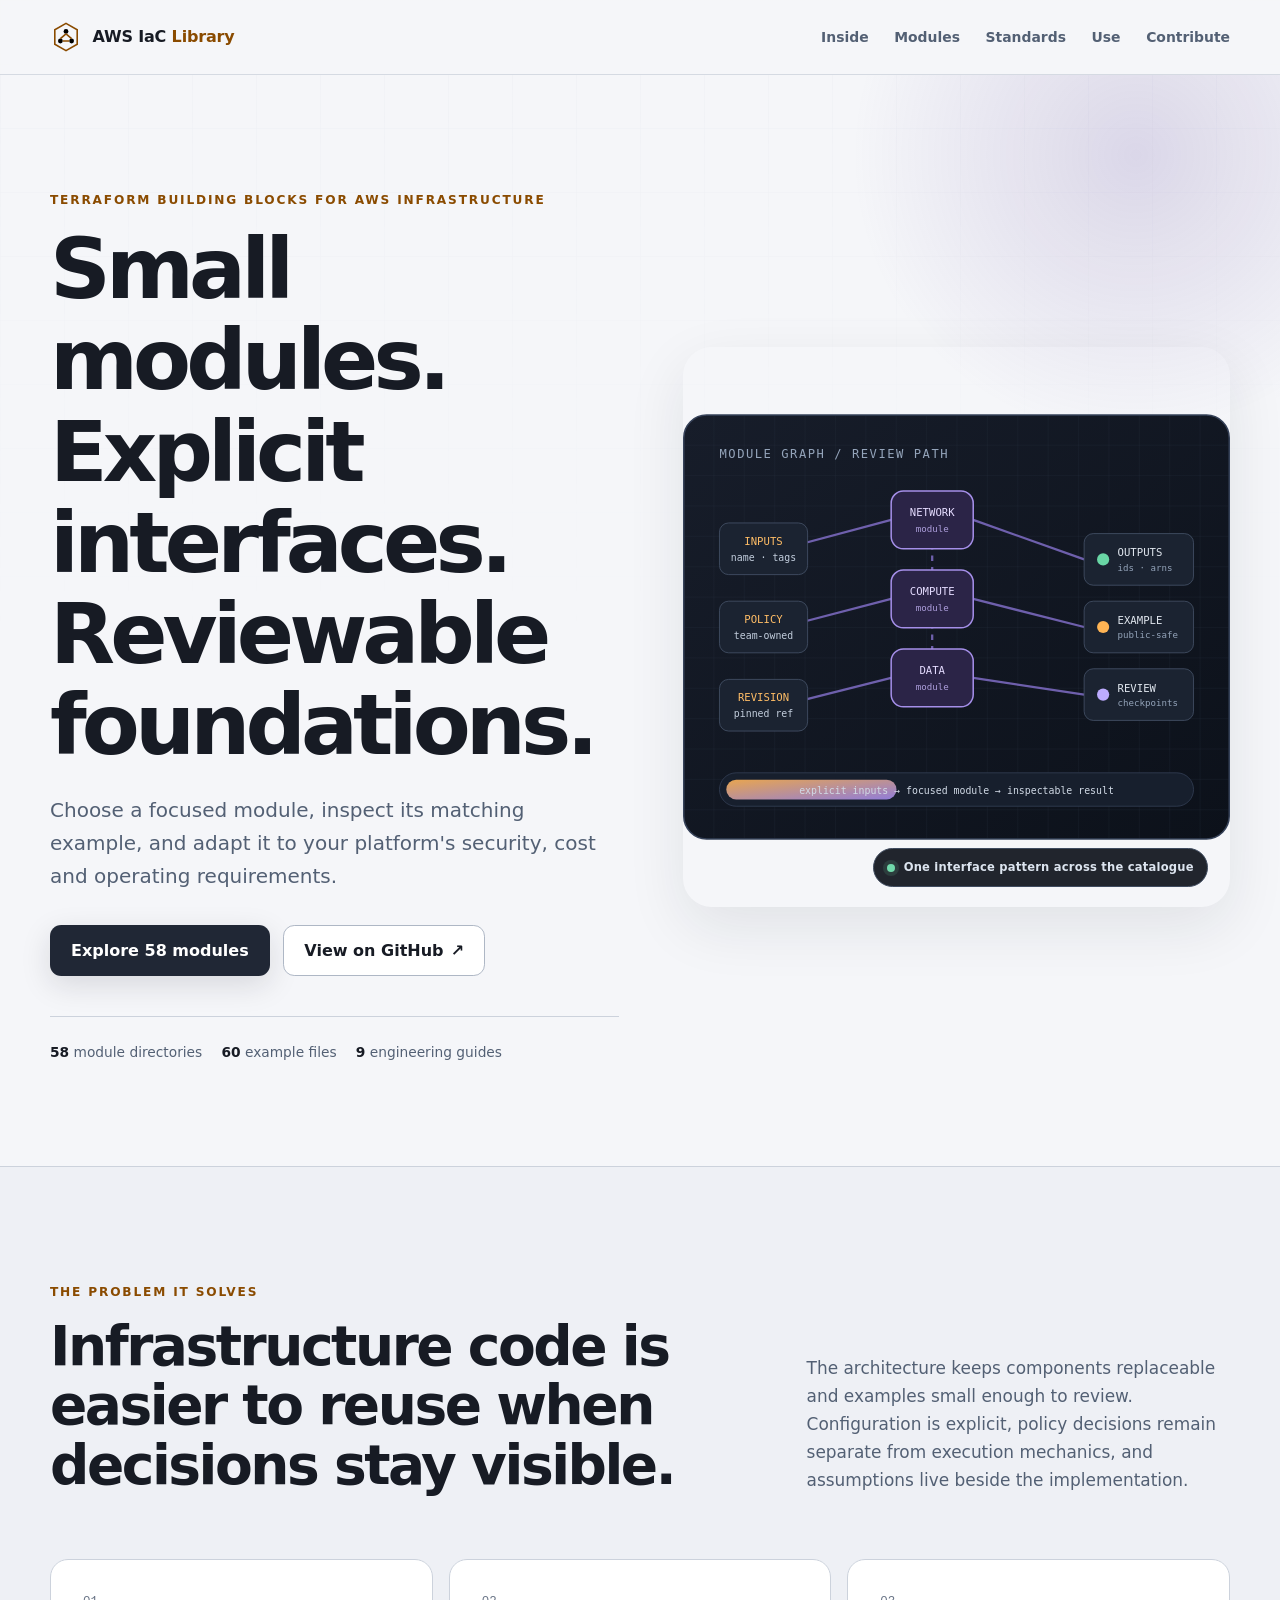
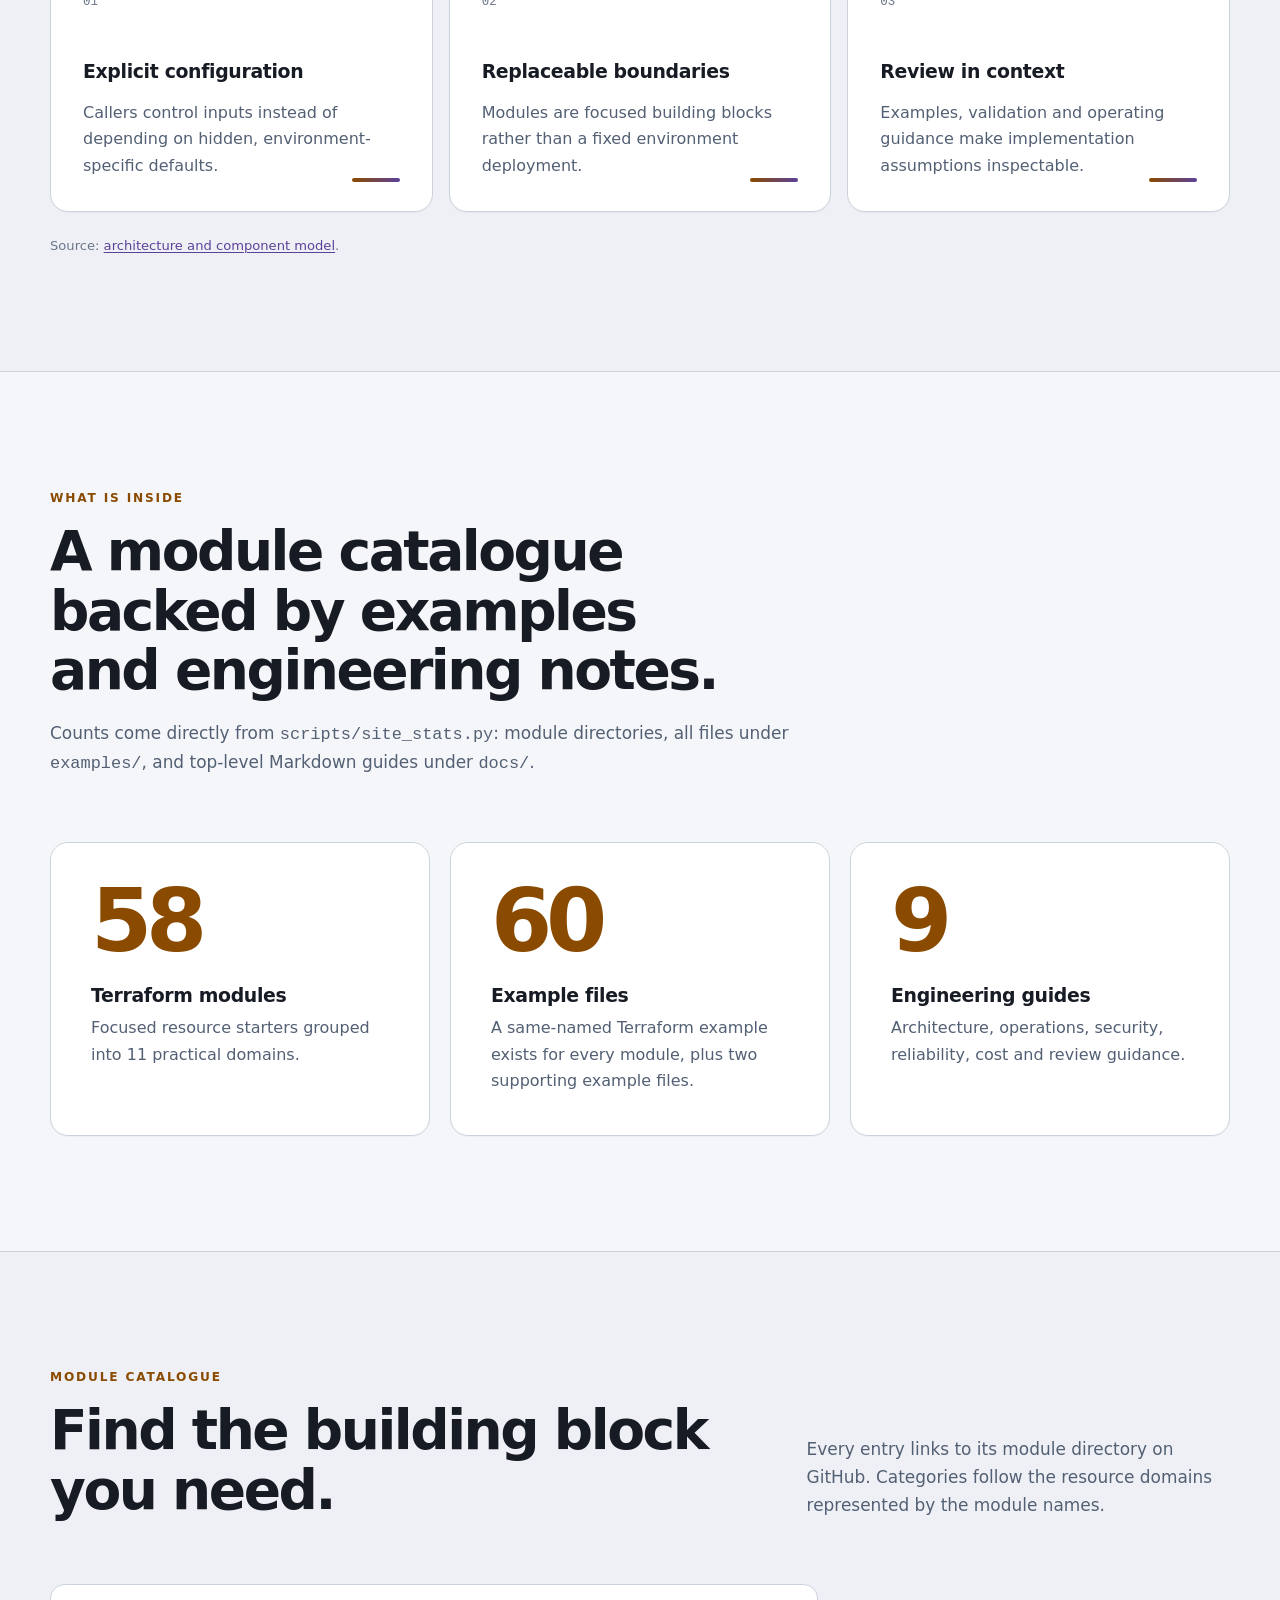
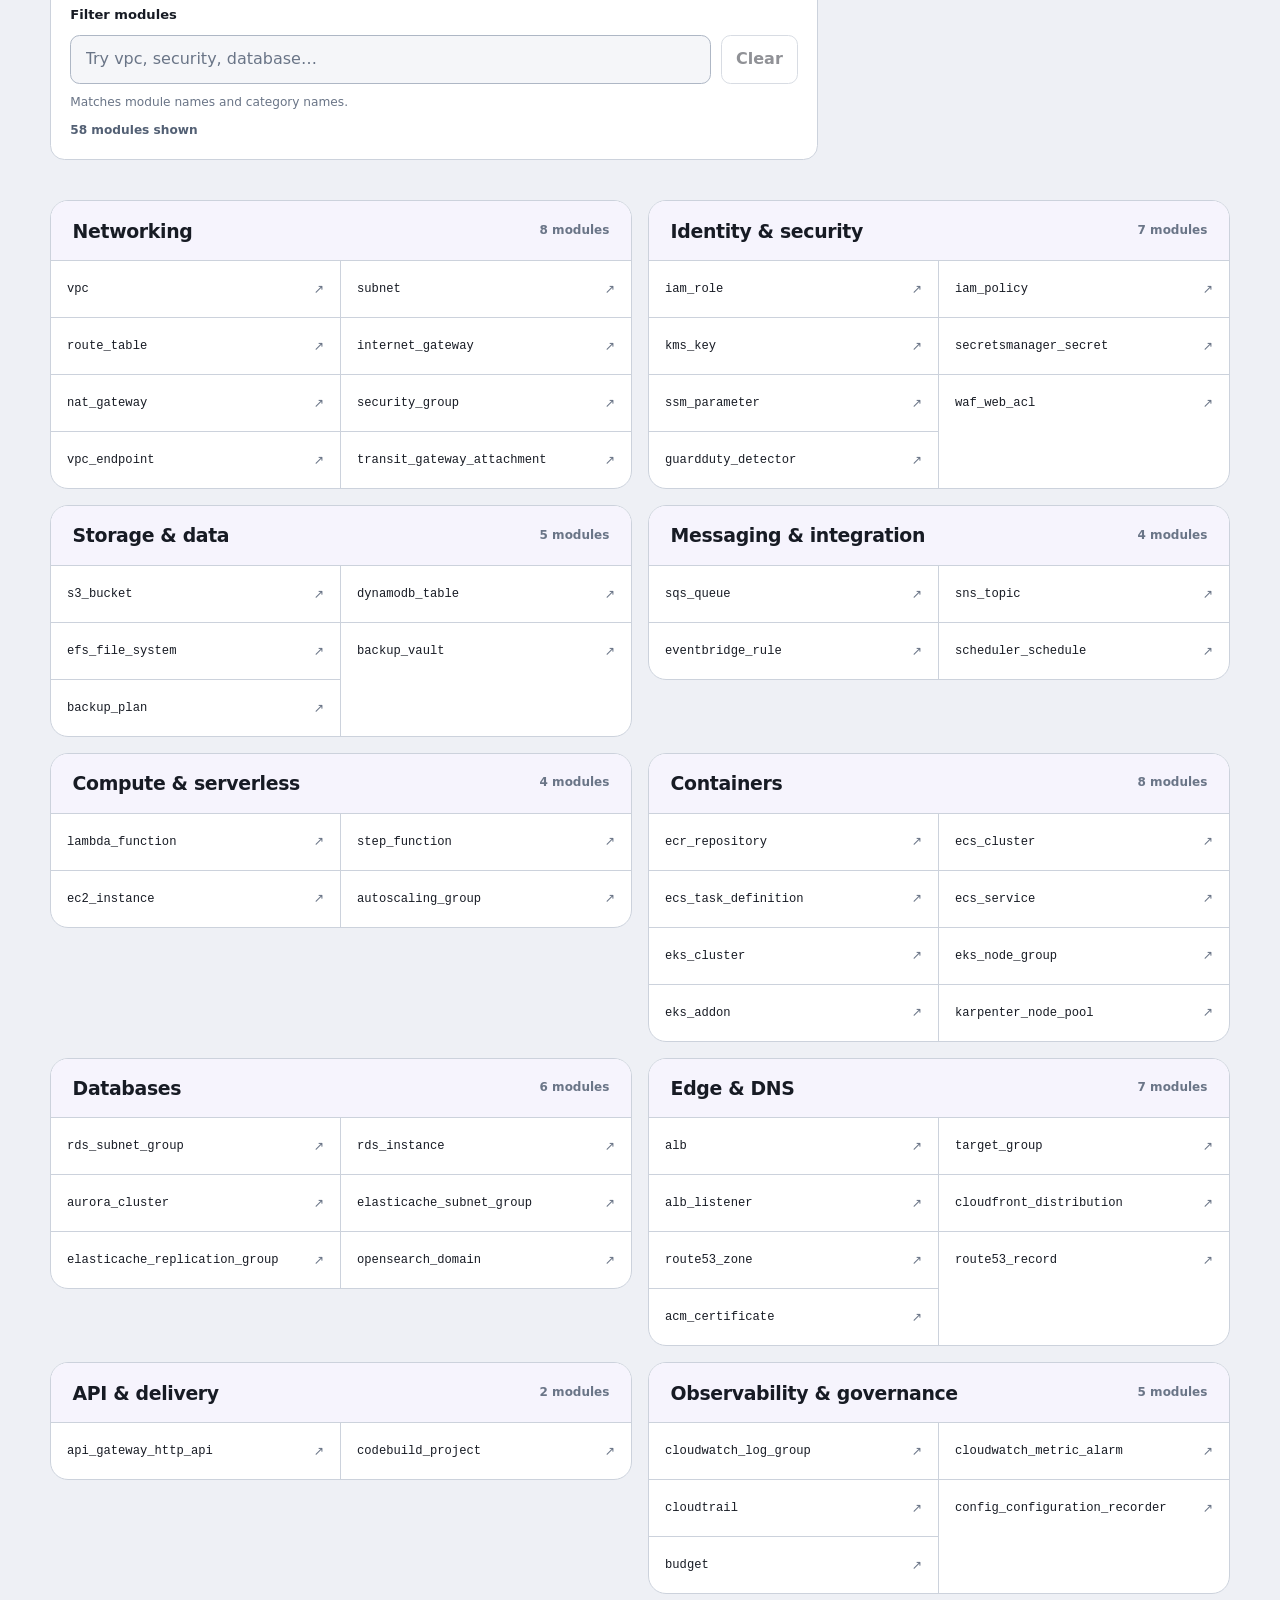
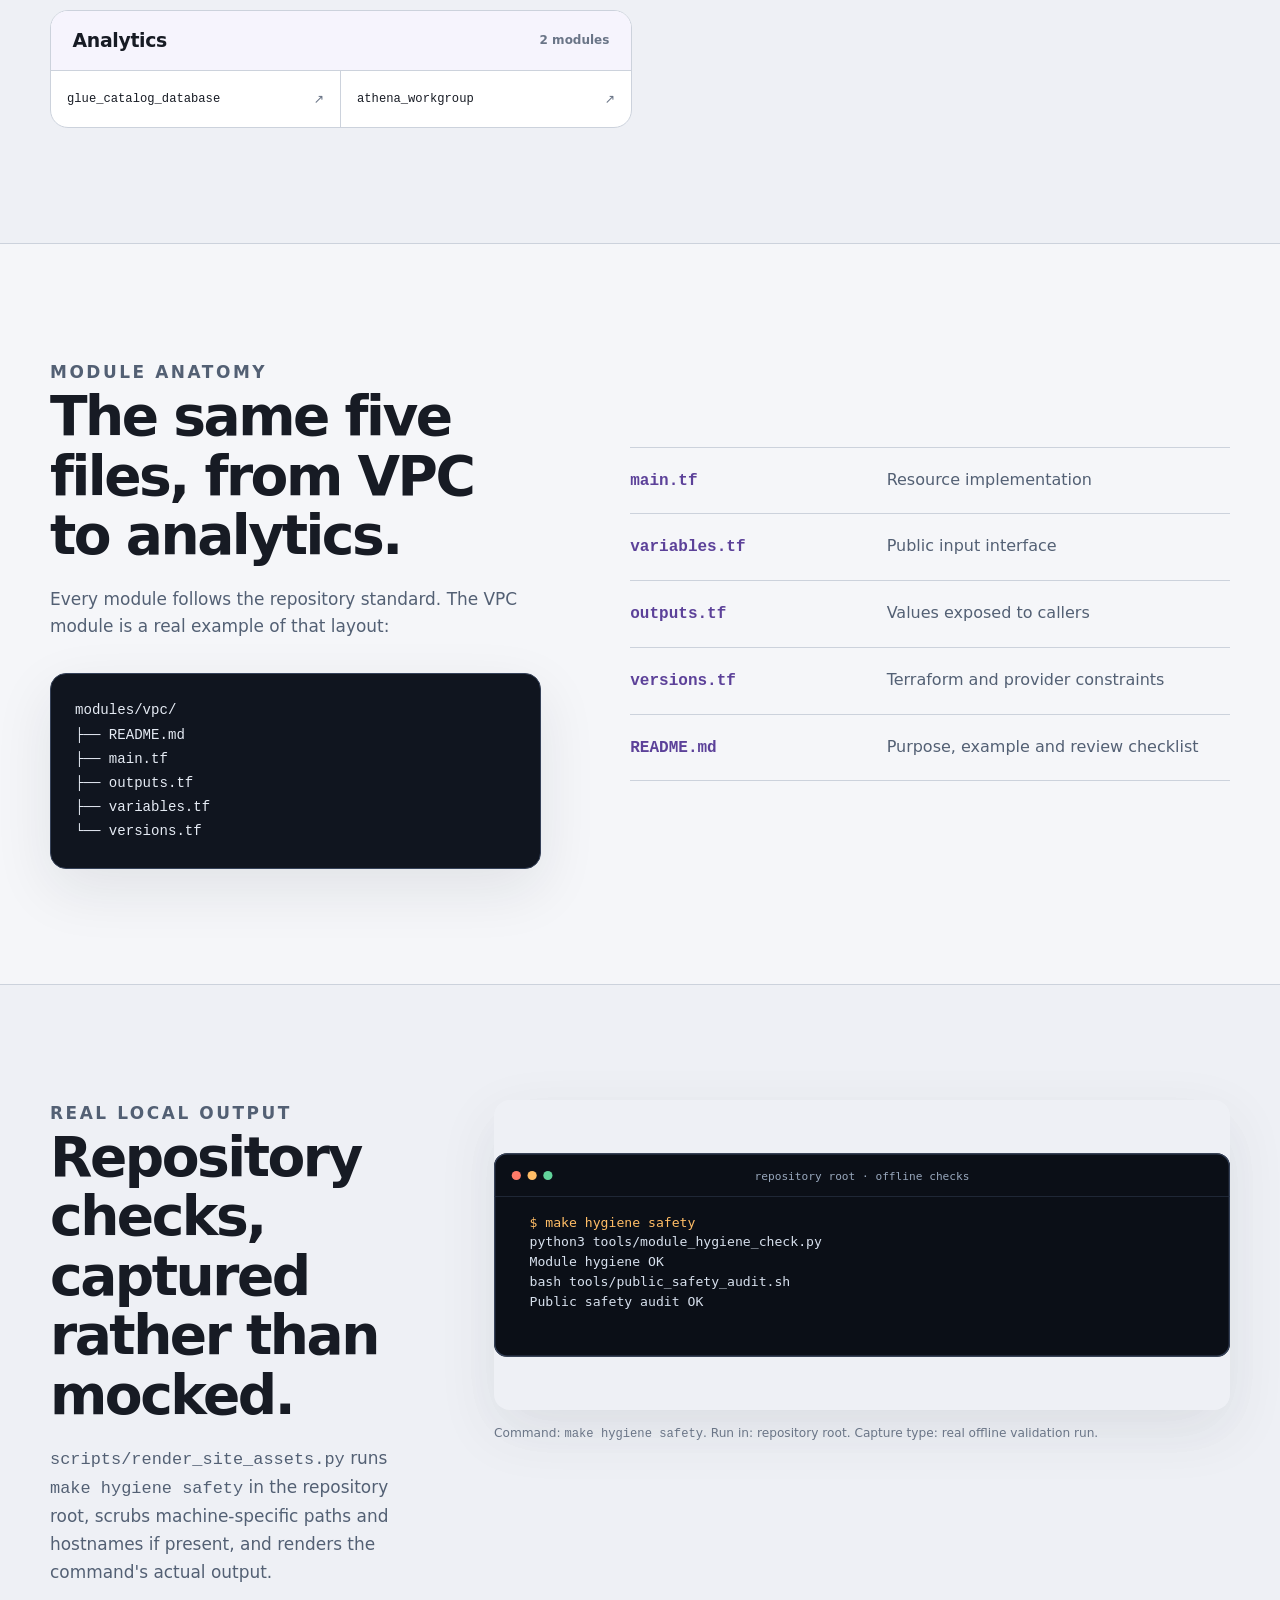
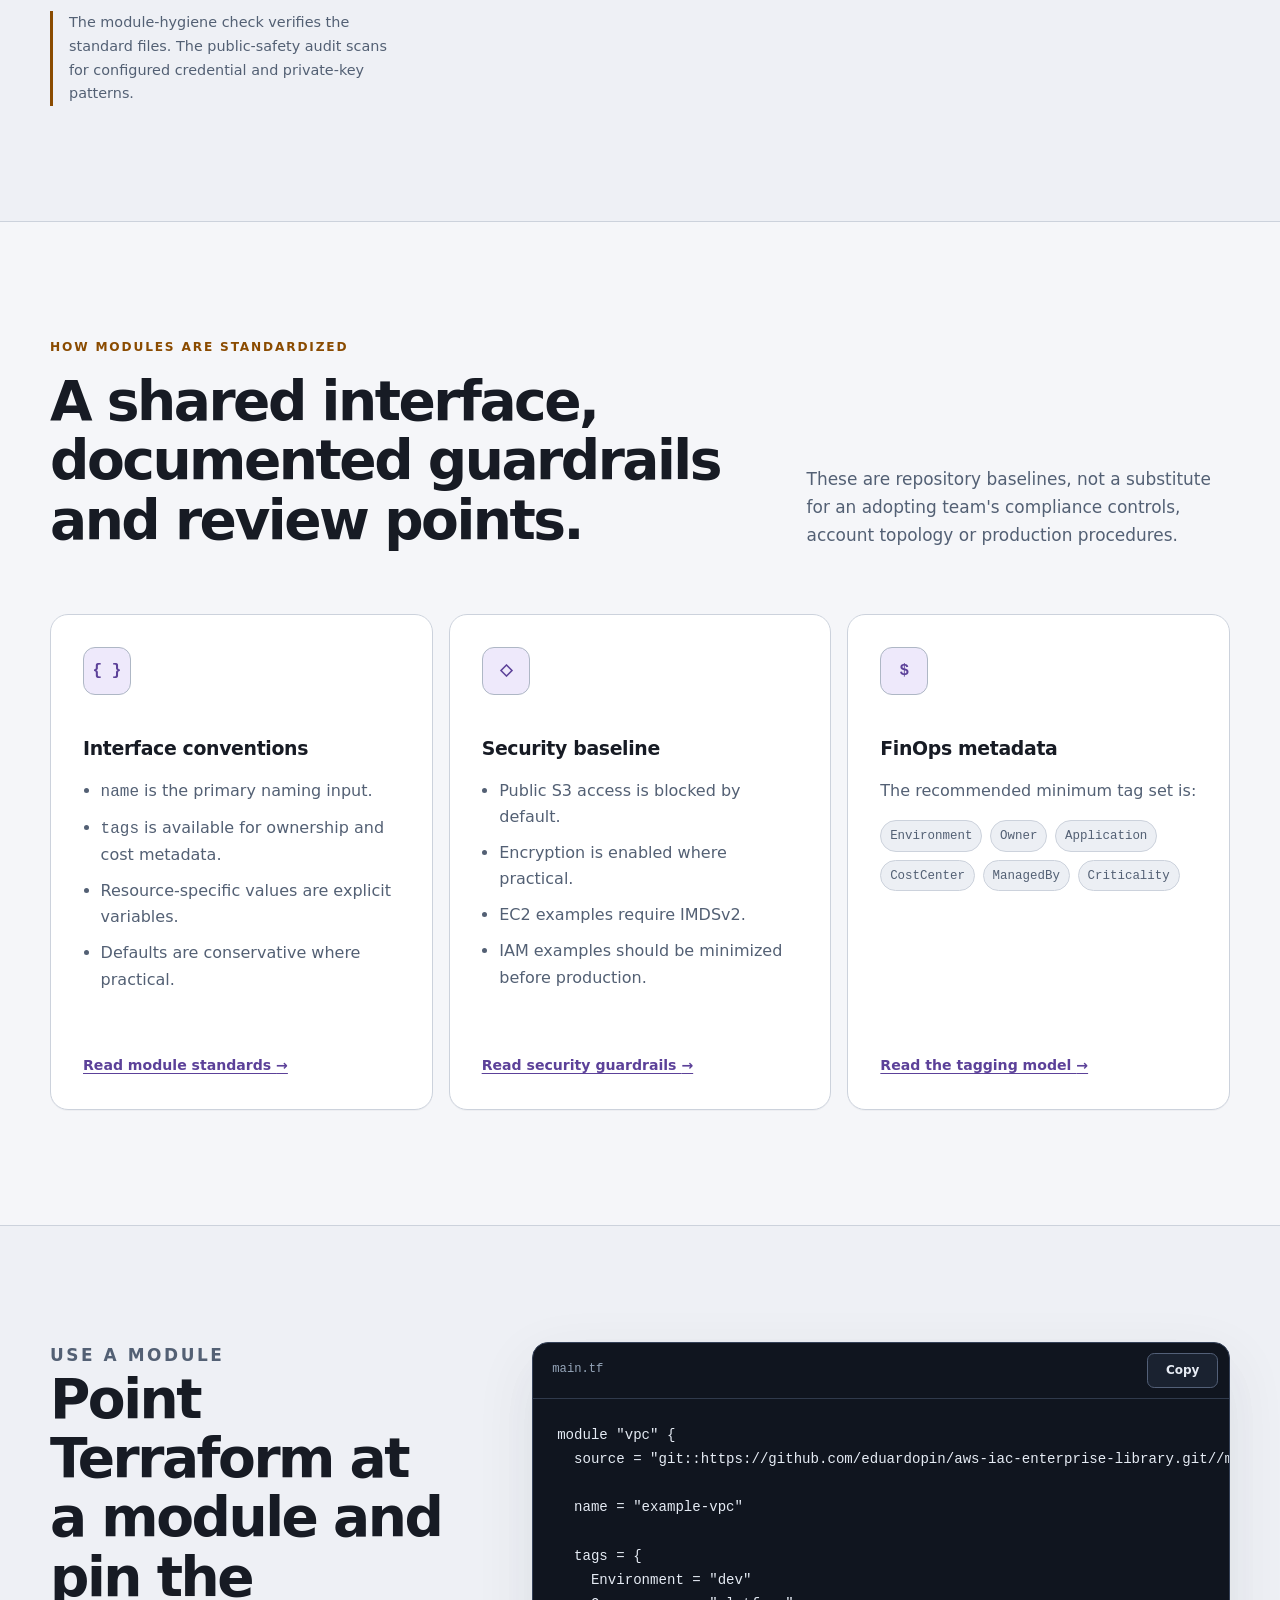
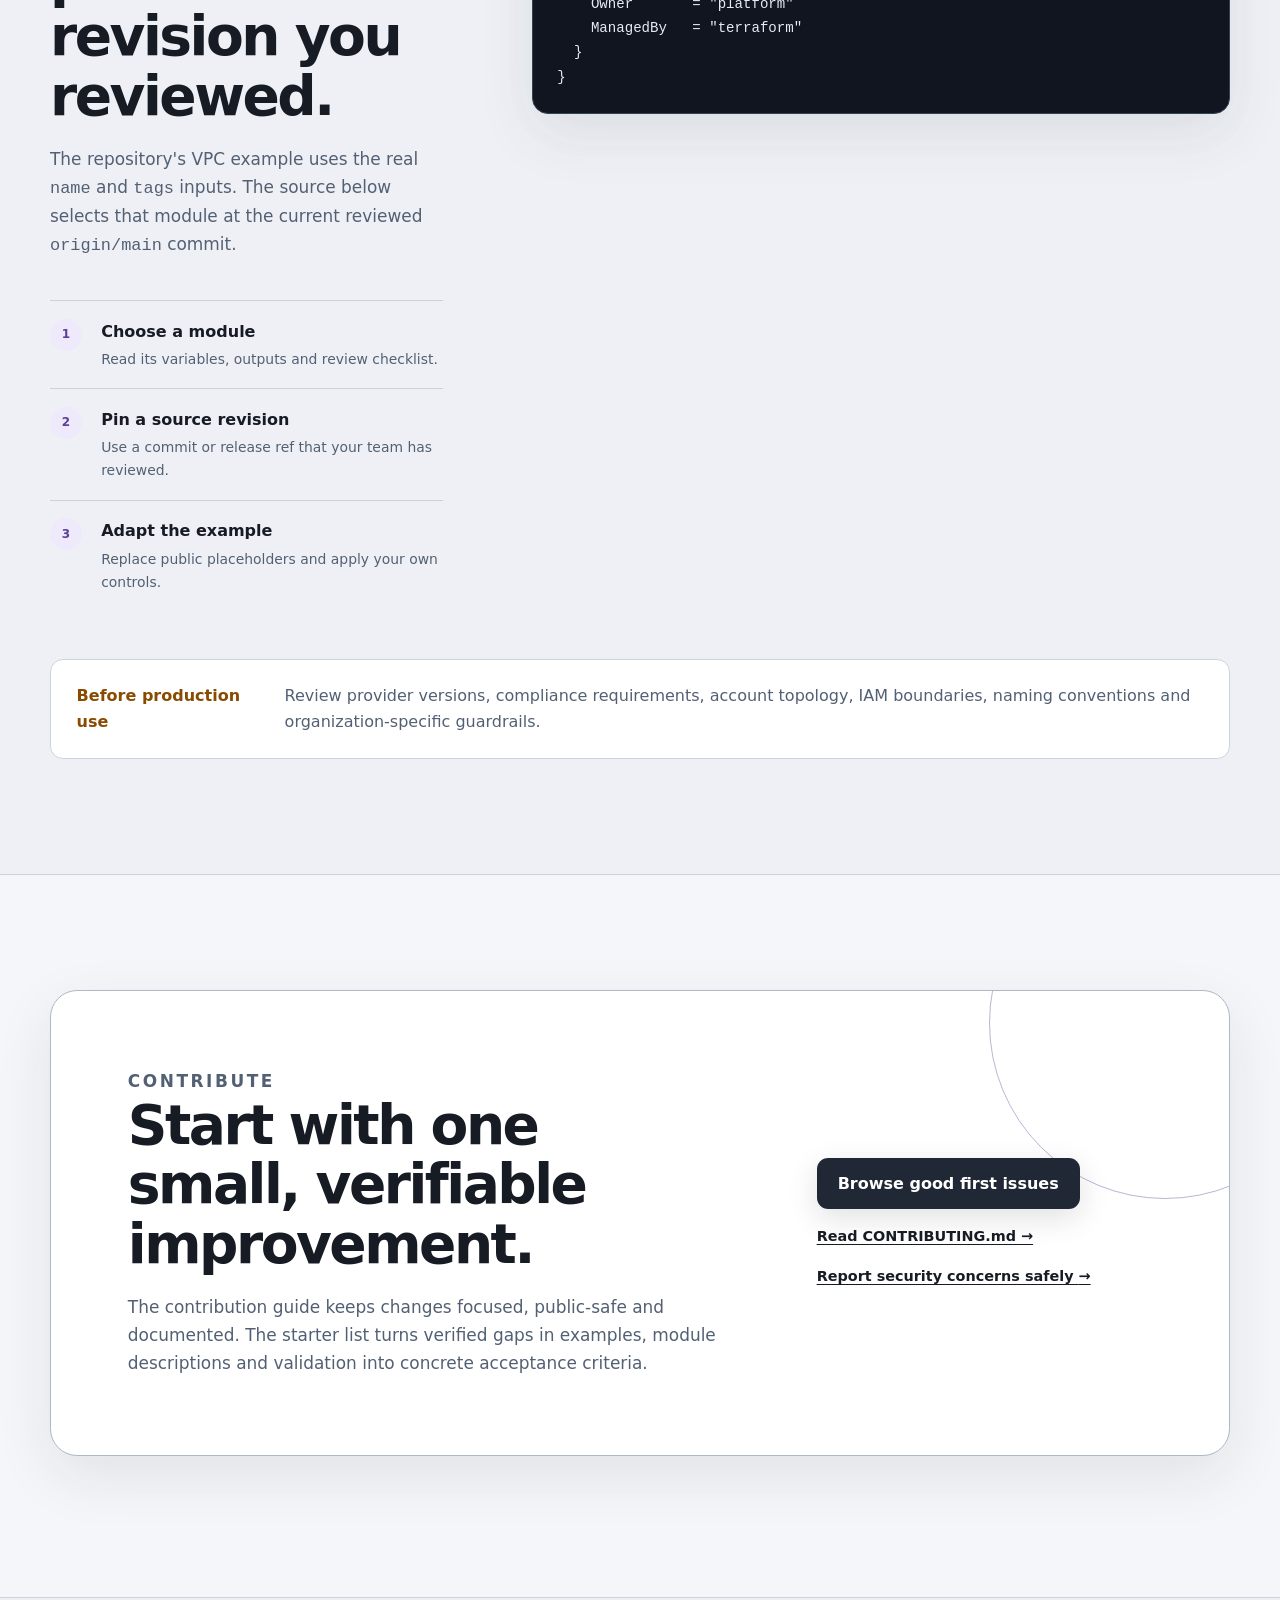
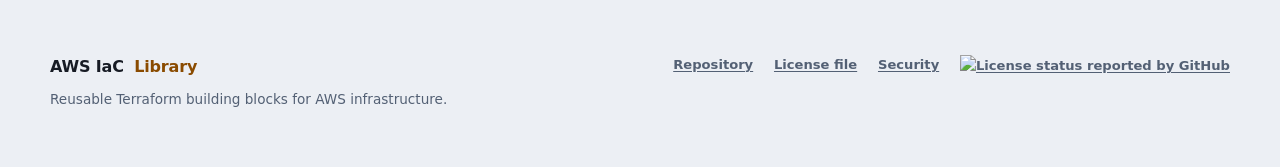
==== site/index.html @ 644a6721 "Add a zero-build landing page for the module library Co-Authored-By: Claude Sonnet 5.5 <noreply@anth" ====
<!doctype html>
<html lang="en">
  <head>
    <meta charset="utf-8">
    <meta name="viewport" content="width=device-width, initial-scale=1">
    <title>AWS IaC Enterprise Library — reusable Terraform modules</title>
    <meta name="description" content="Explore 58 reusable Terraform modules, matching examples and engineering guidance for AWS infrastructure.">
    <link rel="canonical" href="https://eduardopin.github.io/aws-iac-enterprise-library/">
    <meta property="og:type" content="website">
    <meta property="og:title" content="AWS IaC Enterprise Library">
    <meta property="og:description" content="Small Terraform modules. Explicit interfaces. Reviewable AWS infrastructure examples.">
    <meta property="og:url" content="https://eduardopin.github.io/aws-iac-enterprise-library/">
    <meta property="og:image" content="https://eduardopin.github.io/aws-iac-enterprise-library/og.png">
    <meta property="og:image:width" content="1280">
    <meta property="og:image:height" content="640">
    <meta property="og:image:alt" content="AWS IaC Enterprise Library with module, example and guide counts">
    <meta name="twitter:card" content="summary_large_image">
    <meta name="twitter:title" content="AWS IaC Enterprise Library">
    <meta name="twitter:description" content="Reusable Terraform building blocks for AWS infrastructure.">
    <meta name="twitter:image" content="https://eduardopin.github.io/aws-iac-enterprise-library/og.png">
    <link rel="icon" href="favicon.svg" type="image/svg+xml">
    <link rel="stylesheet" href="styles.css">
    <script src="script.js" defer></script>
  </head>
  <body>
    <a class="skip-link" href="#main-content">Skip to main content</a>

    <header class="site-header">
      <div class="shell header-inner">
        <a class="brand" href="#top" aria-label="AWS IaC Enterprise Library home">
          <svg class="brand-mark" viewBox="0 0 40 40" aria-hidden="true">
            <path d="M20 3 34 11v18L20 37 6 29V11Z" fill="none" stroke="currentColor" stroke-width="2"/>
            <circle cx="20" cy="13" r="3"/>
            <circle cx="13" cy="25" r="3"/>
            <circle cx="27" cy="25" r="3"/>
            <path d="m20 16-7 6m7-6 7 6M16 25h8" fill="none" stroke="currentColor" stroke-width="2"/>
          </svg>
          <span>AWS IaC <strong>Library</strong></span>
        </a>
        <nav aria-label="Primary navigation">
          <ul class="nav-list">
            <li><a href="#inside">Inside</a></li>
            <li><a href="#catalogue">Modules</a></li>
            <li><a href="#standards">Standards</a></li>
            <li><a href="#use">Use</a></li>
            <li><a href="#contribute">Contribute</a></li>
          </ul>
        </nav>
      </div>
    </header>

    <main id="main-content">
      <section class="hero" id="top" aria-labelledby="hero-title">
        <div class="shell hero-grid">
          <div class="hero-copy">
            <p class="eyebrow">Terraform building blocks for AWS infrastructure</p>
            <h1 id="hero-title">Small modules. Explicit interfaces. Reviewable foundations.</h1>
            <p class="hero-lede">Choose a focused module, inspect its matching example, and adapt it to your platform's security, cost and operating requirements.</p>
            <div class="hero-actions">
              <a class="button button-primary" href="#catalogue">Explore 58 modules</a>
              <a class="button button-secondary" href="https://github.com/eduardopin/aws-iac-enterprise-library">View on GitHub <span aria-hidden="true">↗</span></a>
            </div>
            <ul class="hero-facts" aria-label="Repository facts">
              <li><strong>58</strong> module directories</li>
              <li><strong>60</strong> example files</li>
              <li><strong>9</strong> engineering guides</li>
            </ul>
          </div>
          <div class="hero-visual">
            <img src="img/infra-topology.svg" width="720" height="560" alt="Abstract infrastructure graph connecting inputs, reusable modules and review checkpoints">
            <p class="visual-caption"><span class="status-dot" aria-hidden="true"></span> One interface pattern across the catalogue</p>
          </div>
        </div>
      </section>

      <section class="section problem" id="problem" aria-labelledby="problem-title">
        <div class="shell">
          <div class="section-heading split-heading">
            <div>
              <p class="eyebrow">The problem it solves</p>
              <h2 id="problem-title">Infrastructure code is easier to reuse when decisions stay visible.</h2>
            </div>
            <p>The architecture keeps components replaceable and examples small enough to review. Configuration is explicit, policy decisions remain separate from execution mechanics, and assumptions live beside the implementation.</p>
          </div>
          <div class="principle-grid">
            <article class="principle-card">
              <span class="card-index">01</span>
              <h3>Explicit configuration</h3>
              <p>Callers control inputs instead of depending on hidden, environment-specific defaults.</p>
            </article>
            <article class="principle-card">
              <span class="card-index">02</span>
              <h3>Replaceable boundaries</h3>
              <p>Modules are focused building blocks rather than a fixed environment deployment.</p>
            </article>
            <article class="principle-card">
              <span class="card-index">03</span>
              <h3>Review in context</h3>
              <p>Examples, validation and operating guidance make implementation assumptions inspectable.</p>
            </article>
          </div>
          <p class="source-note">Source: <a href="https://github.com/eduardopin/aws-iac-enterprise-library/blob/main/docs/architecture.md">architecture and component model</a>.</p>
        </div>
      </section>

      <section class="section inside" id="inside" aria-labelledby="inside-title">
        <div class="shell">
          <div class="section-heading">
            <p class="eyebrow">What is inside</p>
            <h2 id="inside-title">A module catalogue backed by examples and engineering notes.</h2>
            <p>Counts come directly from <code>scripts/site_stats.py</code>: module directories, all files under <code>examples/</code>, and top-level Markdown guides under <code>docs/</code>.</p>
          </div>
          <div class="stats-grid">
            <article class="stat-card">
              <strong>58</strong>
              <h3>Terraform modules</h3>
              <p>Focused resource starters grouped into 11 practical domains.</p>
            </article>
            <article class="stat-card">
              <strong>60</strong>
              <h3>Example files</h3>
              <p>A same-named Terraform example exists for every module, plus two supporting example files.</p>
            </article>
            <article class="stat-card">
              <strong>9</strong>
              <h3>Engineering guides</h3>
              <p>Architecture, operations, security, reliability, cost and review guidance.</p>
            </article>
          </div>
        </div>
      </section>

      <section class="section catalogue" id="catalogue" aria-labelledby="catalogue-title">
        <div class="shell">
          <div class="section-heading split-heading catalogue-heading">
            <div>
              <p class="eyebrow">Module catalogue</p>
              <h2 id="catalogue-title">Find the building block you need.</h2>
            </div>
            <p>Every entry links to its module directory on GitHub. Categories follow the resource domains represented by the module names.</p>
          </div>

          <div class="filter-panel" data-filter-panel hidden>
            <label for="module-filter">Filter modules</label>
            <div class="filter-row">
              <input id="module-filter" type="search" inputmode="search" autocomplete="off" placeholder="Try vpc, security, database…" aria-describedby="filter-help filter-status">
              <button class="filter-clear" type="button" data-filter-clear>Clear</button>
            </div>
            <p id="filter-help" class="filter-help">Matches module names and category names.</p>
            <p id="filter-status" class="filter-status" role="status" aria-live="polite">58 modules shown</p>
          </div>

          <div class="module-groups">
            <section class="module-group" data-module-group data-category="networking" aria-labelledby="category-networking">
              <div class="module-group-heading"><h3 id="category-networking">Networking</h3><span>8 modules</span></div>
              <ul class="module-list">
                <li data-module-item><a href="https://github.com/eduardopin/aws-iac-enterprise-library/tree/main/modules/vpc"><code>vpc</code><span aria-hidden="true">↗</span></a></li>
                <li data-module-item><a href="https://github.com/eduardopin/aws-iac-enterprise-library/tree/main/modules/subnet"><code>subnet</code><span aria-hidden="true">↗</span></a></li>
                <li data-module-item><a href="https://github.com/eduardopin/aws-iac-enterprise-library/tree/main/modules/route_table"><code>route_table</code><span aria-hidden="true">↗</span></a></li>
                <li data-module-item><a href="https://github.com/eduardopin/aws-iac-enterprise-library/tree/main/modules/internet_gateway"><code>internet_gateway</code><span aria-hidden="true">↗</span></a></li>
                <li data-module-item><a href="https://github.com/eduardopin/aws-iac-enterprise-library/tree/main/modules/nat_gateway"><code>nat_gateway</code><span aria-hidden="true">↗</span></a></li>
                <li data-module-item><a href="https://github.com/eduardopin/aws-iac-enterprise-library/tree/main/modules/security_group"><code>security_group</code><span aria-hidden="true">↗</span></a></li>
                <li data-module-item><a href="https://github.com/eduardopin/aws-iac-enterprise-library/tree/main/modules/vpc_endpoint"><code>vpc_endpoint</code><span aria-hidden="true">↗</span></a></li>
                <li data-module-item><a href="https://github.com/eduardopin/aws-iac-enterprise-library/tree/main/modules/transit_gateway_attachment"><code>transit_gateway_attachment</code><span aria-hidden="true">↗</span></a></li>
              </ul>
            </section>

            <section class="module-group" data-module-group data-category="identity security" aria-labelledby="category-security">
              <div class="module-group-heading"><h3 id="category-security">Identity &amp; security</h3><span>7 modules</span></div>
              <ul class="module-list">
                <li data-module-item><a href="https://github.com/eduardopin/aws-iac-enterprise-library/tree/main/modules/iam_role"><code>iam_role</code><span aria-hidden="true">↗</span></a></li>
                <li data-module-item><a href="https://github.com/eduardopin/aws-iac-enterprise-library/tree/main/modules/iam_policy"><code>iam_policy</code><span aria-hidden="true">↗</span></a></li>
                <li data-module-item><a href="https://github.com/eduardopin/aws-iac-enterprise-library/tree/main/modules/kms_key"><code>kms_key</code><span aria-hidden="true">↗</span></a></li>
                <li data-module-item><a href="https://github.com/eduardopin/aws-iac-enterprise-library/tree/main/modules/secretsmanager_secret"><code>secretsmanager_secret</code><span aria-hidden="true">↗</span></a></li>
                <li data-module-item><a href="https://github.com/eduardopin/aws-iac-enterprise-library/tree/main/modules/ssm_parameter"><code>ssm_parameter</code><span aria-hidden="true">↗</span></a></li>
                <li data-module-item><a href="https://github.com/eduardopin/aws-iac-enterprise-library/tree/main/modules/waf_web_acl"><code>waf_web_acl</code><span aria-hidden="true">↗</span></a></li>
                <li data-module-item><a href="https://github.com/eduardopin/aws-iac-enterprise-library/tree/main/modules/guardduty_detector"><code>guardduty_detector</code><span aria-hidden="true">↗</span></a></li>
              </ul>
            </section>

            <section class="module-group" data-module-group data-category="storage data backup" aria-labelledby="category-storage">
              <div class="module-group-heading"><h3 id="category-storage">Storage &amp; data</h3><span>5 modules</span></div>
              <ul class="module-list">
                <li data-module-item><a href="https://github.com/eduardopin/aws-iac-enterprise-library/tree/main/modules/s3_bucket"><code>s3_bucket</code><span aria-hidden="true">↗</span></a></li>
                <li data-module-item><a href="https://github.com/eduardopin/aws-iac-enterprise-library/tree/main/modules/dynamodb_table"><code>dynamodb_table</code><span aria-hidden="true">↗</span></a></li>
                <li data-module-item><a href="https://github.com/eduardopin/aws-iac-enterprise-library/tree/main/modules/efs_file_system"><code>efs_file_system</code><span aria-hidden="true">↗</span></a></li>
                <li data-module-item><a href="https://github.com/eduardopin/aws-iac-enterprise-library/tree/main/modules/backup_vault"><code>backup_vault</code><span aria-hidden="true">↗</span></a></li>
                <li data-module-item><a href="https://github.com/eduardopin/aws-iac-enterprise-library/tree/main/modules/backup_plan"><code>backup_plan</code><span aria-hidden="true">↗</span></a></li>
              </ul>
            </section>

            <section class="module-group" data-module-group data-category="messaging integration events" aria-labelledby="category-messaging">
              <div class="module-group-heading"><h3 id="category-messaging">Messaging &amp; integration</h3><span>4 modules</span></div>
              <ul class="module-list">
                <li data-module-item><a href="https://github.com/eduardopin/aws-iac-enterprise-library/tree/main/modules/sqs_queue"><code>sqs_queue</code><span aria-hidden="true">↗</span></a></li>
                <li data-module-item><a href="https://github.com/eduardopin/aws-iac-enterprise-library/tree/main/modules/sns_topic"><code>sns_topic</code><span aria-hidden="true">↗</span></a></li>
                <li data-module-item><a href="https://github.com/eduardopin/aws-iac-enterprise-library/tree/main/modules/eventbridge_rule"><code>eventbridge_rule</code><span aria-hidden="true">↗</span></a></li>
                <li data-module-item><a href="https://github.com/eduardopin/aws-iac-enterprise-library/tree/main/modules/scheduler_schedule"><code>scheduler_schedule</code><span aria-hidden="true">↗</span></a></li>
              </ul>
            </section>

            <section class="module-group" data-module-group data-category="compute serverless" aria-labelledby="category-compute">
              <div class="module-group-heading"><h3 id="category-compute">Compute &amp; serverless</h3><span>4 modules</span></div>
              <ul class="module-list">
                <li data-module-item><a href="https://github.com/eduardopin/aws-iac-enterprise-library/tree/main/modules/lambda_function"><code>lambda_function</code><span aria-hidden="true">↗</span></a></li>
                <li data-module-item><a href="https://github.com/eduardopin/aws-iac-enterprise-library/tree/main/modules/step_function"><code>step_function</code><span aria-hidden="true">↗</span></a></li>
                <li data-module-item><a href="https://github.com/eduardopin/aws-iac-enterprise-library/tree/main/modules/ec2_instance"><code>ec2_instance</code><span aria-hidden="true">↗</span></a></li>
                <li data-module-item><a href="https://github.com/eduardopin/aws-iac-enterprise-library/tree/main/modules/autoscaling_group"><code>autoscaling_group</code><span aria-hidden="true">↗</span></a></li>
              </ul>
            </section>

            <section class="module-group" data-module-group data-category="containers ecs eks" aria-labelledby="category-containers">
              <div class="module-group-heading"><h3 id="category-containers">Containers</h3><span>8 modules</span></div>
              <ul class="module-list">
                <li data-module-item><a href="https://github.com/eduardopin/aws-iac-enterprise-library/tree/main/modules/ecr_repository"><code>ecr_repository</code><span aria-hidden="true">↗</span></a></li>
                <li data-module-item><a href="https://github.com/eduardopin/aws-iac-enterprise-library/tree/main/modules/ecs_cluster"><code>ecs_cluster</code><span aria-hidden="true">↗</span></a></li>
                <li data-module-item><a href="https://github.com/eduardopin/aws-iac-enterprise-library/tree/main/modules/ecs_task_definition"><code>ecs_task_definition</code><span aria-hidden="true">↗</span></a></li>
                <li data-module-item><a href="https://github.com/eduardopin/aws-iac-enterprise-library/tree/main/modules/ecs_service"><code>ecs_service</code><span aria-hidden="true">↗</span></a></li>
                <li data-module-item><a href="https://github.com/eduardopin/aws-iac-enterprise-library/tree/main/modules/eks_cluster"><code>eks_cluster</code><span aria-hidden="true">↗</span></a></li>
                <li data-module-item><a href="https://github.com/eduardopin/aws-iac-enterprise-library/tree/main/modules/eks_node_group"><code>eks_node_group</code><span aria-hidden="true">↗</span></a></li>
                <li data-module-item><a href="https://github.com/eduardopin/aws-iac-enterprise-library/tree/main/modules/eks_addon"><code>eks_addon</code><span aria-hidden="true">↗</span></a></li>
                <li data-module-item><a href="https://github.com/eduardopin/aws-iac-enterprise-library/tree/main/modules/karpenter_node_pool"><code>karpenter_node_pool</code><span aria-hidden="true">↗</span></a></li>
              </ul>
            </section>

            <section class="module-group" data-module-group data-category="database cache search" aria-labelledby="category-database">
              <div class="module-group-heading"><h3 id="category-database">Databases</h3><span>6 modules</span></div>
              <ul class="module-list">
                <li data-module-item><a href="https://github.com/eduardopin/aws-iac-enterprise-library/tree/main/modules/rds_subnet_group"><code>rds_subnet_group</code><span aria-hidden="true">↗</span></a></li>
                <li data-module-item><a href="https://github.com/eduardopin/aws-iac-enterprise-library/tree/main/modules/rds_instance"><code>rds_instance</code><span aria-hidden="true">↗</span></a></li>
                <li data-module-item><a href="https://github.com/eduardopin/aws-iac-enterprise-library/tree/main/modules/aurora_cluster"><code>aurora_cluster</code><span aria-hidden="true">↗</span></a></li>
                <li data-module-item><a href="https://github.com/eduardopin/aws-iac-enterprise-library/tree/main/modules/elasticache_subnet_group"><code>elasticache_subnet_group</code><span aria-hidden="true">↗</span></a></li>
                <li data-module-item><a href="https://github.com/eduardopin/aws-iac-enterprise-library/tree/main/modules/elasticache_replication_group"><code>elasticache_replication_group</code><span aria-hidden="true">↗</span></a></li>
                <li data-module-item><a href="https://github.com/eduardopin/aws-iac-enterprise-library/tree/main/modules/opensearch_domain"><code>opensearch_domain</code><span aria-hidden="true">↗</span></a></li>
              </ul>
            </section>

            <section class="module-group" data-module-group data-category="edge dns load balancing certificate" aria-labelledby="category-edge">
              <div class="module-group-heading"><h3 id="category-edge">Edge &amp; DNS</h3><span>7 modules</span></div>
              <ul class="module-list">
                <li data-module-item><a href="https://github.com/eduardopin/aws-iac-enterprise-library/tree/main/modules/alb"><code>alb</code><span aria-hidden="true">↗</span></a></li>
                <li data-module-item><a href="https://github.com/eduardopin/aws-iac-enterprise-library/tree/main/modules/target_group"><code>target_group</code><span aria-hidden="true">↗</span></a></li>
                <li data-module-item><a href="https://github.com/eduardopin/aws-iac-enterprise-library/tree/main/modules/alb_listener"><code>alb_listener</code><span aria-hidden="true">↗</span></a></li>
                <li data-module-item><a href="https://github.com/eduardopin/aws-iac-enterprise-library/tree/main/modules/cloudfront_distribution"><code>cloudfront_distribution</code><span aria-hidden="true">↗</span></a></li>
                <li data-module-item><a href="https://github.com/eduardopin/aws-iac-enterprise-library/tree/main/modules/route53_zone"><code>route53_zone</code><span aria-hidden="true">↗</span></a></li>
                <li data-module-item><a href="https://github.com/eduardopin/aws-iac-enterprise-library/tree/main/modules/route53_record"><code>route53_record</code><span aria-hidden="true">↗</span></a></li>
                <li data-module-item><a href="https://github.com/eduardopin/aws-iac-enterprise-library/tree/main/modules/acm_certificate"><code>acm_certificate</code><span aria-hidden="true">↗</span></a></li>
              </ul>
            </section>

            <section class="module-group" data-module-group data-category="api delivery build" aria-labelledby="category-api">
              <div class="module-group-heading"><h3 id="category-api">API &amp; delivery</h3><span>2 modules</span></div>
              <ul class="module-list">
                <li data-module-item><a href="https://github.com/eduardopin/aws-iac-enterprise-library/tree/main/modules/api_gateway_http_api"><code>api_gateway_http_api</code><span aria-hidden="true">↗</span></a></li>
                <li data-module-item><a href="https://github.com/eduardopin/aws-iac-enterprise-library/tree/main/modules/codebuild_project"><code>codebuild_project</code><span aria-hidden="true">↗</span></a></li>
              </ul>
            </section>

            <section class="module-group" data-module-group data-category="observability governance monitoring audit cost" aria-labelledby="category-observability">
              <div class="module-group-heading"><h3 id="category-observability">Observability &amp; governance</h3><span>5 modules</span></div>
              <ul class="module-list">
                <li data-module-item><a href="https://github.com/eduardopin/aws-iac-enterprise-library/tree/main/modules/cloudwatch_log_group"><code>cloudwatch_log_group</code><span aria-hidden="true">↗</span></a></li>
                <li data-module-item><a href="https://github.com/eduardopin/aws-iac-enterprise-library/tree/main/modules/cloudwatch_metric_alarm"><code>cloudwatch_metric_alarm</code><span aria-hidden="true">↗</span></a></li>
                <li data-module-item><a href="https://github.com/eduardopin/aws-iac-enterprise-library/tree/main/modules/cloudtrail"><code>cloudtrail</code><span aria-hidden="true">↗</span></a></li>
                <li data-module-item><a href="https://github.com/eduardopin/aws-iac-enterprise-library/tree/main/modules/config_configuration_recorder"><code>config_configuration_recorder</code><span aria-hidden="true">↗</span></a></li>
                <li data-module-item><a href="https://github.com/eduardopin/aws-iac-enterprise-library/tree/main/modules/budget"><code>budget</code><span aria-hidden="true">↗</span></a></li>
              </ul>
            </section>

            <section class="module-group" data-module-group data-category="analytics data query" aria-labelledby="category-analytics">
              <div class="module-group-heading"><h3 id="category-analytics">Analytics</h3><span>2 modules</span></div>
              <ul class="module-list">
                <li data-module-item><a href="https://github.com/eduardopin/aws-iac-enterprise-library/tree/main/modules/glue_catalog_database"><code>glue_catalog_database</code><span aria-hidden="true">↗</span></a></li>
                <li data-module-item><a href="https://github.com/eduardopin/aws-iac-enterprise-library/tree/main/modules/athena_workgroup"><code>athena_workgroup</code><span aria-hidden="true">↗</span></a></li>
              </ul>
            </section>
          </div>
          <p class="empty-state" data-empty-state hidden>No modules match that filter.</p>
        </div>
      </section>

      <section class="section anatomy" id="anatomy" aria-labelledby="anatomy-title">
        <div class="shell anatomy-grid">
          <div>
            <p class="eyebrow">Module anatomy</p>
            <h2 id="anatomy-title">The same five files, from VPC to analytics.</h2>
            <p>Every module follows the repository standard. The VPC module is a real example of that layout:</p>
            <div class="code-frame tree-frame">
              <pre tabindex="0" aria-label="File tree for the VPC module"><code>modules/vpc/
├── README.md
├── main.tf
├── outputs.tf
├── variables.tf
└── versions.tf</code></pre>
            </div>
          </div>
          <dl class="file-list">
            <div><dt><code>main.tf</code></dt><dd>Resource implementation</dd></div>
            <div><dt><code>variables.tf</code></dt><dd>Public input interface</dd></div>
            <div><dt><code>outputs.tf</code></dt><dd>Values exposed to callers</dd></div>
            <div><dt><code>versions.tf</code></dt><dd>Terraform and provider constraints</dd></div>
            <div><dt><code>README.md</code></dt><dd>Purpose, example and review checklist</dd></div>
          </dl>
        </div>
      </section>

      <section class="section capture" id="validation" aria-labelledby="validation-title">
        <div class="shell capture-grid">
          <div class="capture-copy">
            <p class="eyebrow">Real local output</p>
            <h2 id="validation-title">Repository checks, captured rather than mocked.</h2>
            <p><code>scripts/render_site_assets.py</code> runs <code>make hygiene safety</code> in the repository root, scrubs machine-specific paths and hostnames if present, and renders the command's actual output.</p>
            <p class="capture-note">The module-hygiene check verifies the standard files. The public-safety audit scans for configured credential and private-key patterns.</p>
          </div>
          <figure>
            <img src="img/validation-capture.svg" width="1120" height="310" loading="lazy" alt="Terminal capture showing successful module hygiene and public safety audit output">
            <figcaption>Command: <code>make hygiene safety</code>. Run in: repository root. Capture type: real offline validation run.</figcaption>
          </figure>
        </div>
      </section>

      <section class="section standards" id="standards" aria-labelledby="standards-title">
        <div class="shell">
          <div class="section-heading split-heading">
            <div>
              <p class="eyebrow">How modules are standardized</p>
              <h2 id="standards-title">A shared interface, documented guardrails and review points.</h2>
            </div>
            <p>These are repository baselines, not a substitute for an adopting team's compliance controls, account topology or production procedures.</p>
          </div>
          <div class="standard-grid">
            <article class="standard-card">
              <span class="standard-icon" aria-hidden="true">{ }</span>
              <h3>Interface conventions</h3>
              <ul>
                <li><code>name</code> is the primary naming input.</li>
                <li><code>tags</code> is available for ownership and cost metadata.</li>
                <li>Resource-specific values are explicit variables.</li>
                <li>Defaults are conservative where practical.</li>
              </ul>
              <a href="https://github.com/eduardopin/aws-iac-enterprise-library/blob/main/docs/module-standards.md">Read module standards <span aria-hidden="true">→</span></a>
            </article>
            <article class="standard-card">
              <span class="standard-icon" aria-hidden="true">◇</span>
              <h3>Security baseline</h3>
              <ul>
                <li>Public S3 access is blocked by default.</li>
                <li>Encryption is enabled where practical.</li>
                <li>EC2 examples require IMDSv2.</li>
                <li>IAM examples should be minimized before production.</li>
              </ul>
              <a href="https://github.com/eduardopin/aws-iac-enterprise-library/blob/main/docs/security-guardrails.md">Read security guardrails <span aria-hidden="true">→</span></a>
            </article>
            <article class="standard-card">
              <span class="standard-icon" aria-hidden="true">$</span>
              <h3>FinOps metadata</h3>
              <p class="card-intro">The recommended minimum tag set is:</p>
              <ul class="tag-list">
                <li><code>Environment</code></li>
                <li><code>Owner</code></li>
                <li><code>Application</code></li>
                <li><code>CostCenter</code></li>
                <li><code>ManagedBy</code></li>
                <li><code>Criticality</code></li>
              </ul>
              <a href="https://github.com/eduardopin/aws-iac-enterprise-library/blob/main/docs/finops-tagging-model.md">Read the tagging model <span aria-hidden="true">→</span></a>
            </article>
          </div>
        </div>
      </section>

      <section class="section usage" id="use" aria-labelledby="use-title">
        <div class="shell usage-grid">
          <div class="usage-copy">
            <p class="eyebrow">Use a module</p>
            <h2 id="use-title">Point Terraform at a module and pin the revision you reviewed.</h2>
            <p>The repository's VPC example uses the real <code>name</code> and <code>tags</code> inputs. The source below selects that module at the current reviewed <code>origin/main</code> commit.</p>
            <ol class="steps">
              <li><span>1</span><div><strong>Choose a module</strong><p>Read its variables, outputs and review checklist.</p></div></li>
              <li><span>2</span><div><strong>Pin a source revision</strong><p>Use a commit or release ref that your team has reviewed.</p></div></li>
              <li><span>3</span><div><strong>Adapt the example</strong><p>Replace public placeholders and apply your own controls.</p></div></li>
            </ol>
          </div>
          <div class="code-frame usage-code" data-copy>
            <div class="code-label">main.tf</div>
            <pre tabindex="0" aria-label="Terraform example consuming the VPC module from GitHub"><code>module "vpc" {
  source = "git::https://github.com/eduardopin/aws-iac-enterprise-library.git//modules/vpc?ref=4bc5a339b9bb4b5606c89e053b03593c92e5231b"

  name = "example-vpc"

  tags = {
    Environment = "dev"
    Owner       = "platform"
    ManagedBy   = "terraform"
  }
}</code></pre>
          </div>
        </div>
        <div class="shell review-callout">
          <strong>Before production use</strong>
          <p>Review provider versions, compliance requirements, account topology, IAM boundaries, naming conventions and organization-specific guardrails.</p>
        </div>
      </section>

      <section class="section contribute" id="contribute" aria-labelledby="contribute-title">
        <div class="shell contribute-panel">
          <div>
            <p class="eyebrow">Contribute</p>
            <h2 id="contribute-title">Start with one small, verifiable improvement.</h2>
            <p>The contribution guide keeps changes focused, public-safe and documented. The starter list turns verified gaps in examples, module descriptions and validation into concrete acceptance criteria.</p>
          </div>
          <div class="contribute-actions">
            <a class="button button-primary" href="https://github.com/eduardopin/aws-iac-enterprise-library/blob/main/docs/community/GOOD_FIRST_ISSUES.md">Browse good first issues</a>
            <a class="text-link" href="https://github.com/eduardopin/aws-iac-enterprise-library/blob/main/CONTRIBUTING.md">Read CONTRIBUTING.md <span aria-hidden="true">→</span></a>
            <a class="text-link" href="https://github.com/eduardopin/aws-iac-enterprise-library/blob/main/SECURITY.md">Report security concerns safely <span aria-hidden="true">→</span></a>
          </div>
        </div>
      </section>
    </main>

    <footer class="site-footer">
      <div class="shell footer-inner">
        <div>
          <a class="brand footer-brand" href="#top">AWS IaC <strong>Library</strong></a>
          <p>Reusable Terraform building blocks for AWS infrastructure.</p>
        </div>
        <div class="footer-links">
          <a href="https://github.com/eduardopin/aws-iac-enterprise-library">Repository</a>
          <a href="https://github.com/eduardopin/aws-iac-enterprise-library/blob/main/LICENSE">License file</a>
          <a href="https://github.com/eduardopin/aws-iac-enterprise-library/blob/main/SECURITY.md">Security</a>
          <a href="https://github.com/eduardopin/aws-iac-enterprise-library/blob/main/LICENSE" aria-label="License status reported by GitHub">
            <img class="license-badge" src="https://img.shields.io/github/license/eduardopin/aws-iac-enterprise-library" loading="lazy" alt="License status reported by GitHub">
          </a>
        </div>
      </div>
    </footer>
  </body>
</html>
---- site/styles.css ----
:root {
  color-scheme: light dark;
  --bg: #f5f6f9;
  --bg-subtle: #eceff4;
  --surface: #ffffff;
  --surface-raised: #ffffff;
  --text: #171b24;
  --muted: #536074;
  --faint: #6a7587;
  --border: #ccd2dc;
  --border-strong: #aeb7c5;
  --accent: #8a4b00;
  --accent-bright: #b75f00;
  --accent-soft: #fff0d9;
  --accent-contrast: #ffffff;
  --violet: #5c4199;
  --violet-soft: #eee9fb;
  --success: #13714a;
  --code-bg: #10151f;
  --code-text: #e5ebf4;
  --button: #202735;
  --button-text: #ffffff;
  --shadow: 0 20px 60px rgba(26, 33, 46, 0.09);
  --radius: 18px;
  --shell: 1180px;
}

@media (prefers-color-scheme: dark) {
  :root {
    --bg: #0b0e14;
    --bg-subtle: #10151e;
    --surface: #121722;
    --surface-raised: #171d29;
    --text: #f2f5f9;
    --muted: #aeb9ca;
    --faint: #8e9aad;
    --border: #30394a;
    --border-strong: #49556a;
    --accent: #ffb454;
    --accent-bright: #ffc36f;
    --accent-soft: #332510;
    --accent-contrast: #11151d;
    --violet: #c3b1ff;
    --violet-soft: #28223c;
    --success: #70d9aa;
    --code-bg: #080b11;
    --code-text: #e5ebf4;
    --button: #f2f5f9;
    --button-text: #10141c;
    --shadow: 0 24px 70px rgba(0, 0, 0, 0.28);
  }
}

*,
*::before,
*::after {
  box-sizing: border-box;
}

html {
  scroll-behavior: smooth;
  scroll-padding-top: 6rem;
}

body {
  margin: 0;
  min-width: 320px;
  background: var(--bg);
  color: var(--text);
  font-family: Inter, ui-sans-serif, system-ui, -apple-system, BlinkMacSystemFont, "Segoe UI", sans-serif;
  font-size: 1rem;
  line-height: 1.65;
  text-rendering: optimizeLegibility;
}

body::before {
  position: fixed;
  z-index: -1;
  inset: 0;
  background-image:
    linear-gradient(to right, color-mix(in srgb, var(--border) 24%, transparent) 1px, transparent 1px),
    linear-gradient(to bottom, color-mix(in srgb, var(--border) 24%, transparent) 1px, transparent 1px);
  background-size: 64px 64px;
  mask-image: linear-gradient(to bottom, black, transparent 72%);
  content: "";
  opacity: 0.38;
  pointer-events: none;
}

img,
svg {
  display: block;
  max-width: 100%;
}

button,
input {
  font: inherit;
}

a {
  color: var(--violet);
  text-decoration-thickness: 0.09em;
  text-underline-offset: 0.18em;
}

a:hover {
  color: var(--accent);
}

:focus-visible {
  outline: 3px solid var(--accent-bright);
  outline-offset: 4px;
}

[hidden] {
  display: none !important;
}

.shell {
  width: min(calc(100% - 2.5rem), var(--shell));
  margin-inline: auto;
}

.skip-link {
  position: fixed;
  z-index: 1000;
  top: 0.75rem;
  left: 0.75rem;
  padding: 0.7rem 1rem;
  border-radius: 0.5rem;
  background: var(--button);
  color: var(--button-text);
  font-weight: 700;
  transform: translateY(-160%);
}

.skip-link:focus {
  color: var(--button-text);
  transform: translateY(0);
}

.visually-hidden {
  position: absolute !important;
  overflow: hidden;
  width: 1px;
  height: 1px;
  padding: 0;
  border: 0;
  margin: -1px;
  clip: rect(0 0 0 0);
  clip-path: inset(50%);
  white-space: nowrap;
}

.site-header {
  position: sticky;
  z-index: 100;
  top: 0;
  border-bottom: 1px solid color-mix(in srgb, var(--border) 78%, transparent);
  background: color-mix(in srgb, var(--bg) 88%, transparent);
  backdrop-filter: blur(16px);
}

.header-inner {
  display: flex;
  min-height: 4.6rem;
  align-items: center;
  justify-content: space-between;
  gap: 1.5rem;
}

.brand {
  display: inline-flex;
  align-items: center;
  gap: 0.65rem;
  color: var(--text);
  font-size: 1rem;
  font-weight: 650;
  letter-spacing: -0.01em;
  text-decoration: none;
  white-space: nowrap;
}

.brand:hover {
  color: var(--text);
}

.brand strong {
  color: var(--accent);
}

.brand-mark {
  width: 2rem;
  color: var(--accent);
}

.nav-list {
  display: flex;
  align-items: center;
  gap: clamp(0.7rem, 2vw, 1.6rem);
  padding: 0;
  margin: 0;
  list-style: none;
}

.nav-list a {
  color: var(--muted);
  font-size: 0.87rem;
  font-weight: 680;
  text-decoration: none;
}

.nav-list a:hover {
  color: var(--text);
}

.hero {
  position: relative;
  overflow: hidden;
  padding: clamp(4.6rem, 9vw, 8rem) 0 clamp(4.5rem, 8vw, 7rem);
}

.hero::after {
  position: absolute;
  z-index: -1;
  top: -14rem;
  right: -10rem;
  width: 38rem;
  height: 38rem;
  border-radius: 50%;
  background: radial-gradient(circle, color-mix(in srgb, var(--violet) 17%, transparent), transparent 66%);
  content: "";
}

.hero-grid {
  display: grid;
  align-items: center;
  gap: clamp(2.5rem, 5vw, 5.5rem);
  grid-template-columns: minmax(0, 1.02fr) minmax(24rem, 0.98fr);
}

.eyebrow {
  margin: 0 0 0.9rem;
  color: var(--accent);
  font-size: 0.76rem;
  font-weight: 800;
  letter-spacing: 0.15em;
  text-transform: uppercase;
}

h1,
h2,
h3,
p {
  overflow-wrap: anywhere;
}

h1,
h2,
h3 {
  margin-top: 0;
  line-height: 1.08;
}

h1 {
  max-width: 13ch;
  margin-bottom: 1.4rem;
  font-size: clamp(3rem, 6.6vw, 5.8rem);
  letter-spacing: -0.058em;
}

h2 {
  max-width: 18ch;
  margin-bottom: 1.25rem;
  font-size: clamp(2.15rem, 4.3vw, 4rem);
  letter-spacing: -0.045em;
}

h3 {
  font-size: 1.18rem;
  letter-spacing: -0.018em;
}

.hero-lede {
  max-width: 43rem;
  margin: 0;
  color: var(--muted);
  font-size: clamp(1.08rem, 1.7vw, 1.25rem);
}

.hero-actions {
  display: flex;
  flex-wrap: wrap;
  gap: 0.85rem;
  margin-top: 2rem;
}

.button {
  display: inline-flex;
  min-height: 3.2rem;
  align-items: center;
  justify-content: center;
  gap: 0.45rem;
  padding: 0.72rem 1.25rem;
  border: 1px solid transparent;
  border-radius: 0.7rem;
  font-weight: 760;
  line-height: 1.2;
  text-align: center;
  text-decoration: none;
}

.button-primary {
  background: var(--button);
  color: var(--button-text);
  box-shadow: 0 9px 30px color-mix(in srgb, var(--text) 13%, transparent);
}

.button-primary:hover {
  background: var(--accent);
  color: var(--accent-contrast);
}

.button-secondary {
  border-color: var(--border-strong);
  background: var(--surface);
  color: var(--text);
}

.button-secondary:hover {
  border-color: var(--accent);
  color: var(--accent);
}

.hero-facts {
  display: flex;
  flex-wrap: wrap;
  gap: 0.8rem 1.2rem;
  padding: 1.5rem 0 0;
  border-top: 1px solid var(--border);
  margin: 2.5rem 0 0;
  color: var(--muted);
  font-size: 0.86rem;
  list-style: none;
}

.hero-facts strong {
  color: var(--text);
  font-variant-numeric: tabular-nums;
}

.hero-visual {
  position: relative;
}

.hero-visual > img {
  width: 100%;
  border-radius: 1.8rem;
  box-shadow: var(--shadow);
}

.visual-caption {
  position: absolute;
  right: 1.4rem;
  bottom: 1.25rem;
  display: flex;
  align-items: center;
  gap: 0.55rem;
  padding: 0.55rem 0.8rem;
  border: 1px solid #3f4b5f;
  border-radius: 999px;
  margin: 0;
  background: rgba(11, 15, 23, 0.9);
  color: #dce4ef;
  font-size: 0.72rem;
  font-weight: 650;
  letter-spacing: 0.02em;
}

.status-dot {
  width: 0.5rem;
  height: 0.5rem;
  border-radius: 50%;
  background: #70d9aa;
  box-shadow: 0 0 0 4px rgba(112, 217, 170, 0.13);
}

.section {
  padding: clamp(4.5rem, 9vw, 8rem) 0;
}

.problem,
.catalogue,
.capture,
.usage {
  border-block: 1px solid var(--border);
  background: color-mix(in srgb, var(--bg-subtle) 78%, transparent);
}

.section-heading {
  max-width: 49rem;
  margin-bottom: clamp(2.5rem, 5vw, 4.5rem);
}

.section-heading > p:last-child,
.split-heading > p,
.anatomy-grid > div > p,
.usage-copy > p,
.capture-copy > p,
.contribute-panel > div > p {
  margin: 0;
  color: var(--muted);
  font-size: 1.06rem;
}

.split-heading {
  display: grid;
  max-width: none;
  align-items: end;
  gap: 2.5rem;
  grid-template-columns: minmax(0, 1.1fr) minmax(18rem, 0.65fr);
}

.split-heading h2 {
  margin-bottom: 0;
}

.principle-grid,
.stats-grid,
.standard-grid {
  display: grid;
  gap: 1rem;
  grid-template-columns: repeat(3, minmax(0, 1fr));
}

.principle-card,
.stat-card,
.standard-card {
  border: 1px solid var(--border);
  border-radius: var(--radius);
  background: var(--surface);
  box-shadow: 0 1px 0 color-mix(in srgb, var(--text) 3%, transparent);
}

.principle-card {
  position: relative;
  min-height: 15rem;
  padding: 2rem;
}

.principle-card::after {
  position: absolute;
  right: 2rem;
  bottom: 1.8rem;
  width: 3rem;
  height: 0.25rem;
  border-radius: 2px;
  background: linear-gradient(90deg, var(--accent), var(--violet));
  content: "";
}

.card-index {
  display: block;
  margin-bottom: 3rem;
  color: var(--faint);
  font-family: ui-monospace, SFMono-Regular, Consolas, monospace;
  font-size: 0.78rem;
}

.principle-card p,
.stat-card p,
.standard-card p {
  margin: 0;
  color: var(--muted);
}

.source-note {
  margin: 1.4rem 0 0;
  color: var(--faint);
  font-size: 0.82rem;
}

.stats-grid {
  gap: 1.25rem;
}

.stat-card {
  padding: clamp(1.7rem, 4vw, 2.5rem);
}

.stat-card > strong {
  display: block;
  margin-bottom: 1.6rem;
  color: var(--accent);
  font-size: clamp(3.2rem, 7vw, 5.5rem);
  font-variant-numeric: tabular-nums;
  letter-spacing: -0.07em;
  line-height: 0.86;
}

.stat-card h3 {
  margin-bottom: 0.65rem;
}

.filter-panel {
  max-width: 48rem;
  padding: 1.2rem;
  border: 1px solid var(--border);
  border-radius: 0.9rem;
  margin-bottom: 2.5rem;
  background: var(--surface);
}

.filter-panel label {
  display: block;
  margin-bottom: 0.55rem;
  font-size: 0.82rem;
  font-weight: 760;
}

.filter-row {
  display: flex;
  gap: 0.6rem;
}

.filter-row input {
  min-width: 0;
  min-height: 3rem;
  flex: 1;
  padding: 0.65rem 0.9rem;
  border: 1px solid var(--border-strong);
  border-radius: 0.6rem;
  background: var(--bg);
  color: var(--text);
}

.filter-row input::placeholder {
  color: var(--faint);
}

.filter-clear {
  min-width: 4.8rem;
  border: 1px solid var(--border-strong);
  border-radius: 0.6rem;
  background: var(--surface-raised);
  color: var(--text);
  cursor: pointer;
  font-weight: 700;
}

.filter-clear:disabled {
  cursor: default;
  opacity: 0.48;
}

.filter-help,
.filter-status {
  margin: 0.5rem 0 0;
  color: var(--faint);
  font-size: 0.76rem;
}

.filter-status {
  color: var(--muted);
  font-weight: 700;
}

.module-groups {
  display: grid;
  align-items: start;
  gap: 1rem;
  grid-template-columns: repeat(2, minmax(0, 1fr));
}

.module-group {
  overflow: hidden;
  border: 1px solid var(--border);
  border-radius: var(--radius);
  background: var(--surface);
}

.module-group-heading {
  display: flex;
  align-items: center;
  justify-content: space-between;
  gap: 1rem;
  padding: 1.2rem 1.35rem;
  border-bottom: 1px solid var(--border);
  background: color-mix(in srgb, var(--violet-soft) 52%, var(--surface));
}

.module-group-heading h3 {
  margin: 0;
}

.module-group-heading span {
  color: var(--faint);
  font-size: 0.75rem;
  font-weight: 700;
  white-space: nowrap;
}

.module-list {
  display: grid;
  padding: 0;
  margin: 0;
  grid-template-columns: repeat(2, minmax(0, 1fr));
  list-style: none;
}

.module-list li {
  min-width: 0;
  border-bottom: 1px solid var(--border);
}

.module-list li:nth-child(odd) {
  border-right: 1px solid var(--border);
}

.module-list li:nth-last-child(-n + 2) {
  border-bottom: 0;
}

.module-list li:last-child:nth-child(odd) {
  border-bottom: 0;
}

.module-list a {
  display: flex;
  min-height: 3.5rem;
  align-items: center;
  justify-content: space-between;
  gap: 0.75rem;
  padding: 0.8rem 1rem;
  color: var(--text);
  text-decoration: none;
}

.module-list a:hover {
  background: var(--accent-soft);
  color: var(--accent);
}

.module-list code {
  overflow: hidden;
  font-family: ui-monospace, SFMono-Regular, Consolas, monospace;
  font-size: 0.76rem;
  text-overflow: ellipsis;
  white-space: nowrap;
}

.module-list a > span {
  color: var(--faint);
  font-size: 0.78rem;
}

.empty-state {
  padding: 2rem;
  border: 1px dashed var(--border-strong);
  border-radius: var(--radius);
  color: var(--muted);
  text-align: center;
}

.anatomy-grid,
.capture-grid,
.usage-grid {
  display: grid;
  align-items: center;
  gap: clamp(2.5rem, 7vw, 6rem);
  grid-template-columns: minmax(0, 0.9fr) minmax(24rem, 1.1fr);
}

.code-frame {
  position: relative;
  overflow: hidden;
  border: 1px solid #354158;
  border-radius: 1rem;
  background: var(--code-bg);
  box-shadow: var(--shadow);
}

.tree-frame {
  margin-top: 2rem;
}

pre {
  overflow: auto;
  margin: 0;
  color: var(--code-text);
  font-family: ui-monospace, SFMono-Regular, Consolas, "Liberation Mono", monospace;
  font-size: 0.88rem;
  line-height: 1.72;
  tab-size: 2;
}

.tree-frame pre {
  padding: 1.5rem;
}

.file-list {
  border-top: 1px solid var(--border);
  margin: 0;
}

.file-list > div {
  display: grid;
  gap: 1rem;
  padding: 1.2rem 0;
  border-bottom: 1px solid var(--border);
  grid-template-columns: minmax(9rem, 0.7fr) 1fr;
}

.file-list dt,
.file-list dd {
  margin: 0;
}

.file-list dt {
  color: var(--violet);
  font-weight: 700;
}

.file-list dd {
  color: var(--muted);
}

.capture-grid {
  align-items: start;
  grid-template-columns: minmax(18rem, 0.65fr) minmax(0, 1.35fr);
}

.capture-note {
  padding-left: 1rem;
  border-left: 3px solid var(--accent);
  margin-top: 1.5rem !important;
  font-size: 0.9rem !important;
}

figure {
  min-width: 0;
  margin: 0;
}

figure > img {
  width: 100%;
  border-radius: 1rem;
  box-shadow: var(--shadow);
}

figcaption {
  margin-top: 0.8rem;
  color: var(--faint);
  font-size: 0.76rem;
}

.standard-grid {
  align-items: stretch;
}

.standard-card {
  display: flex;
  min-height: 31rem;
  flex-direction: column;
  padding: 2rem;
}

.standard-icon {
  display: grid;
  width: 3rem;
  height: 3rem;
  place-items: center;
  border: 1px solid var(--border-strong);
  border-radius: 0.75rem;
  margin-bottom: 2.7rem;
  background: var(--violet-soft);
  color: var(--violet);
  font-family: ui-monospace, SFMono-Regular, Consolas, monospace;
  font-weight: 800;
}

.standard-card ul {
  padding-left: 1.1rem;
  margin: 0 0 2rem;
  color: var(--muted);
}

.standard-card li + li {
  margin-top: 0.6rem;
}

.standard-card a {
  margin-top: auto;
  font-size: 0.88rem;
  font-weight: 730;
}

.card-intro {
  margin-bottom: 1rem !important;
}

.tag-list {
  display: flex;
  flex-wrap: wrap;
  gap: 0.5rem;
  padding: 0 !important;
  list-style: none;
}

.tag-list li {
  padding: 0.25rem 0.55rem;
  border: 1px solid var(--border);
  border-radius: 999px;
  margin: 0 !important;
  background: var(--bg-subtle);
  font-size: 0.78rem;
}

.usage-grid {
  align-items: start;
  grid-template-columns: minmax(19rem, 0.72fr) minmax(0, 1.28fr);
}

.steps {
  padding: 0;
  margin: 2.5rem 0 0;
  list-style: none;
}

.steps li {
  display: grid;
  gap: 1rem;
  padding: 1.1rem 0;
  border-top: 1px solid var(--border);
  grid-template-columns: 2.2rem 1fr;
}

.steps li > span {
  display: grid;
  width: 2rem;
  height: 2rem;
  place-items: center;
  border-radius: 50%;
  background: var(--violet-soft);
  color: var(--violet);
  font-size: 0.75rem;
  font-weight: 800;
}

.steps strong {
  display: block;
  margin-bottom: 0.18rem;
}

.steps p {
  margin: 0;
  color: var(--muted);
  font-size: 0.87rem;
}

.usage-code {
  min-width: 0;
  padding-top: 3.5rem;
}

.code-label {
  position: absolute;
  top: 0;
  right: 0;
  left: 0;
  height: 3.5rem;
  padding: 1rem 1.2rem;
  border-bottom: 1px solid #303a4c;
  color: #96a6ba;
  font-family: ui-monospace, SFMono-Regular, Consolas, monospace;
  font-size: 0.76rem;
}

.usage-code pre {
  padding: 1.5rem;
}

.copy-button {
  position: absolute;
  z-index: 2;
  top: 0.65rem;
  right: 0.7rem;
  min-width: 4.4rem;
  min-height: 2.2rem;
  padding: 0.3rem 0.7rem;
  border: 1px solid #536078;
  border-radius: 0.45rem;
  background: #1a2230;
  color: #e7ecf4;
  cursor: pointer;
  font-size: 0.75rem;
  font-weight: 740;
}

.copy-button:hover {
  border-color: #ffbd66;
  color: #ffbd66;
}

.review-callout {
  display: grid;
  gap: 1rem;
  padding: 1.4rem 1.6rem;
  border: 1px solid var(--border);
  border-radius: 0.8rem;
  margin-top: 3rem;
  background: var(--surface);
  grid-template-columns: 12rem 1fr;
}

.review-callout strong {
  color: var(--accent);
}

.review-callout p {
  margin: 0;
  color: var(--muted);
}

.contribute {
  padding-bottom: clamp(5rem, 11vw, 9rem);
}

.contribute-panel {
  position: relative;
  display: grid;
  overflow: hidden;
  align-items: center;
  gap: clamp(2rem, 7vw, 7rem);
  padding: clamp(2rem, 6vw, 5rem);
  border: 1px solid var(--border-strong);
  border-radius: 1.7rem;
  background: var(--surface-raised);
  box-shadow: var(--shadow);
  grid-template-columns: minmax(0, 1fr) minmax(17rem, 0.56fr);
}

.contribute-panel::after {
  position: absolute;
  top: -9rem;
  right: -7rem;
  width: 22rem;
  height: 22rem;
  border: 1px solid color-mix(in srgb, var(--violet) 40%, transparent);
  border-radius: 50%;
  content: "";
}

.contribute-panel h2 {
  max-width: 14ch;
}

.contribute-actions {
  position: relative;
  z-index: 1;
  display: flex;
  align-items: flex-start;
  flex-direction: column;
  gap: 1rem;
}

.text-link {
  color: var(--text);
  font-size: 0.9rem;
  font-weight: 700;
}

.site-footer {
  padding: 3.5rem 0;
  border-top: 1px solid var(--border);
  background: var(--bg-subtle);
}

.footer-inner {
  display: flex;
  align-items: flex-start;
  justify-content: space-between;
  gap: 2rem;
}

.footer-brand {
  margin-bottom: 0.5rem;
}

.footer-inner p {
  margin: 0;
  color: var(--muted);
  font-size: 0.85rem;
}

.footer-links {
  display: flex;
  align-items: center;
  justify-content: flex-end;
  flex-wrap: wrap;
  gap: 0.75rem 1.3rem;
}

.footer-links > a {
  color: var(--muted);
  font-size: 0.82rem;
  font-weight: 650;
}

.license-badge {
  height: 20px;
}

@media (max-width: 960px) {
  .hero-grid,
  .split-heading,
  .anatomy-grid,
  .capture-grid,
  .usage-grid,
  .contribute-panel {
    grid-template-columns: 1fr;
  }

  .hero-copy {
    max-width: 47rem;
  }

  .hero-visual {
    max-width: 43rem;
  }

  .split-heading {
    align-items: start;
    gap: 1.2rem;
  }

  .split-heading > p {
    max-width: 42rem;
  }

  .principle-grid,
  .stats-grid,
  .standard-grid {
    grid-template-columns: 1fr;
  }

  .principle-card {
    min-height: 12rem;
  }

  .card-index {
    margin-bottom: 2rem;
  }

  .stat-card,
  .standard-card {
    min-height: 0;
  }

  .standard-icon {
    margin-bottom: 1.7rem;
  }

  .module-groups {
    grid-template-columns: 1fr;
  }

  .file-list {
    margin-top: 0;
  }

  .capture-copy,
  .usage-copy {
    max-width: 46rem;
  }

  .contribute-panel {
    gap: 2rem;
  }
}

@media (max-width: 700px) {
  .shell {
    width: min(calc(100% - 1.5rem), var(--shell));
  }

  .header-inner {
    min-height: 4.2rem;
  }

  .brand > span {
    display: none;
  }

  .brand-mark {
    width: 2.2rem;
  }

  .nav-list {
    gap: 0.85rem;
  }

  .nav-list li:nth-child(1),
  .nav-list li:nth-child(3) {
    display: none;
  }

  .nav-list a {
    font-size: 0.8rem;
  }

  .hero {
    padding-top: 3.8rem;
  }

  .hero-grid {
    gap: 3rem;
  }

  h1 {
    font-size: clamp(2.8rem, 14vw, 4.4rem);
  }

  h2 {
    font-size: clamp(2rem, 10vw, 3.1rem);
  }

  .hero-actions {
    align-items: stretch;
    flex-direction: column;
  }

  .button {
    width: 100%;
  }

  .hero-facts {
    align-items: flex-start;
    flex-direction: column;
  }

  .visual-caption {
    position: static;
    width: fit-content;
    margin: 0.8rem 0 0;
  }

  .filter-row {
    align-items: stretch;
    flex-direction: column;
  }

  .filter-clear {
    min-height: 2.8rem;
  }

  .module-list {
    grid-template-columns: 1fr;
  }

  .module-list li,
  .module-list li:nth-child(odd),
  .module-list li:nth-last-child(-n + 2) {
    border-right: 0;
    border-bottom: 1px solid var(--border);
  }

  .module-list li:last-child {
    border-bottom: 0;
  }

  .file-list > div,
  .review-callout {
    gap: 0.35rem;
    grid-template-columns: 1fr;
  }

  pre {
    font-size: 0.78rem;
  }

  .usage-code pre,
  .tree-frame pre {
    padding: 1.1rem;
  }

  .contribute-panel {
    padding: 2rem 1.2rem;
  }

  .footer-inner {
    align-items: flex-start;
    flex-direction: column;
  }

  .footer-brand > span {
    display: inline;
  }

  .footer-links {
    justify-content: flex-start;
  }
}

@media (prefers-reduced-motion: reduce) {
  html {
    scroll-behavior: auto;
  }

  *,
  *::before,
  *::after {
    scroll-behavior: auto !important;
    transition-duration: 0.01ms !important;
    animation-duration: 0.01ms !important;
    animation-iteration-count: 1 !important;
  }
}
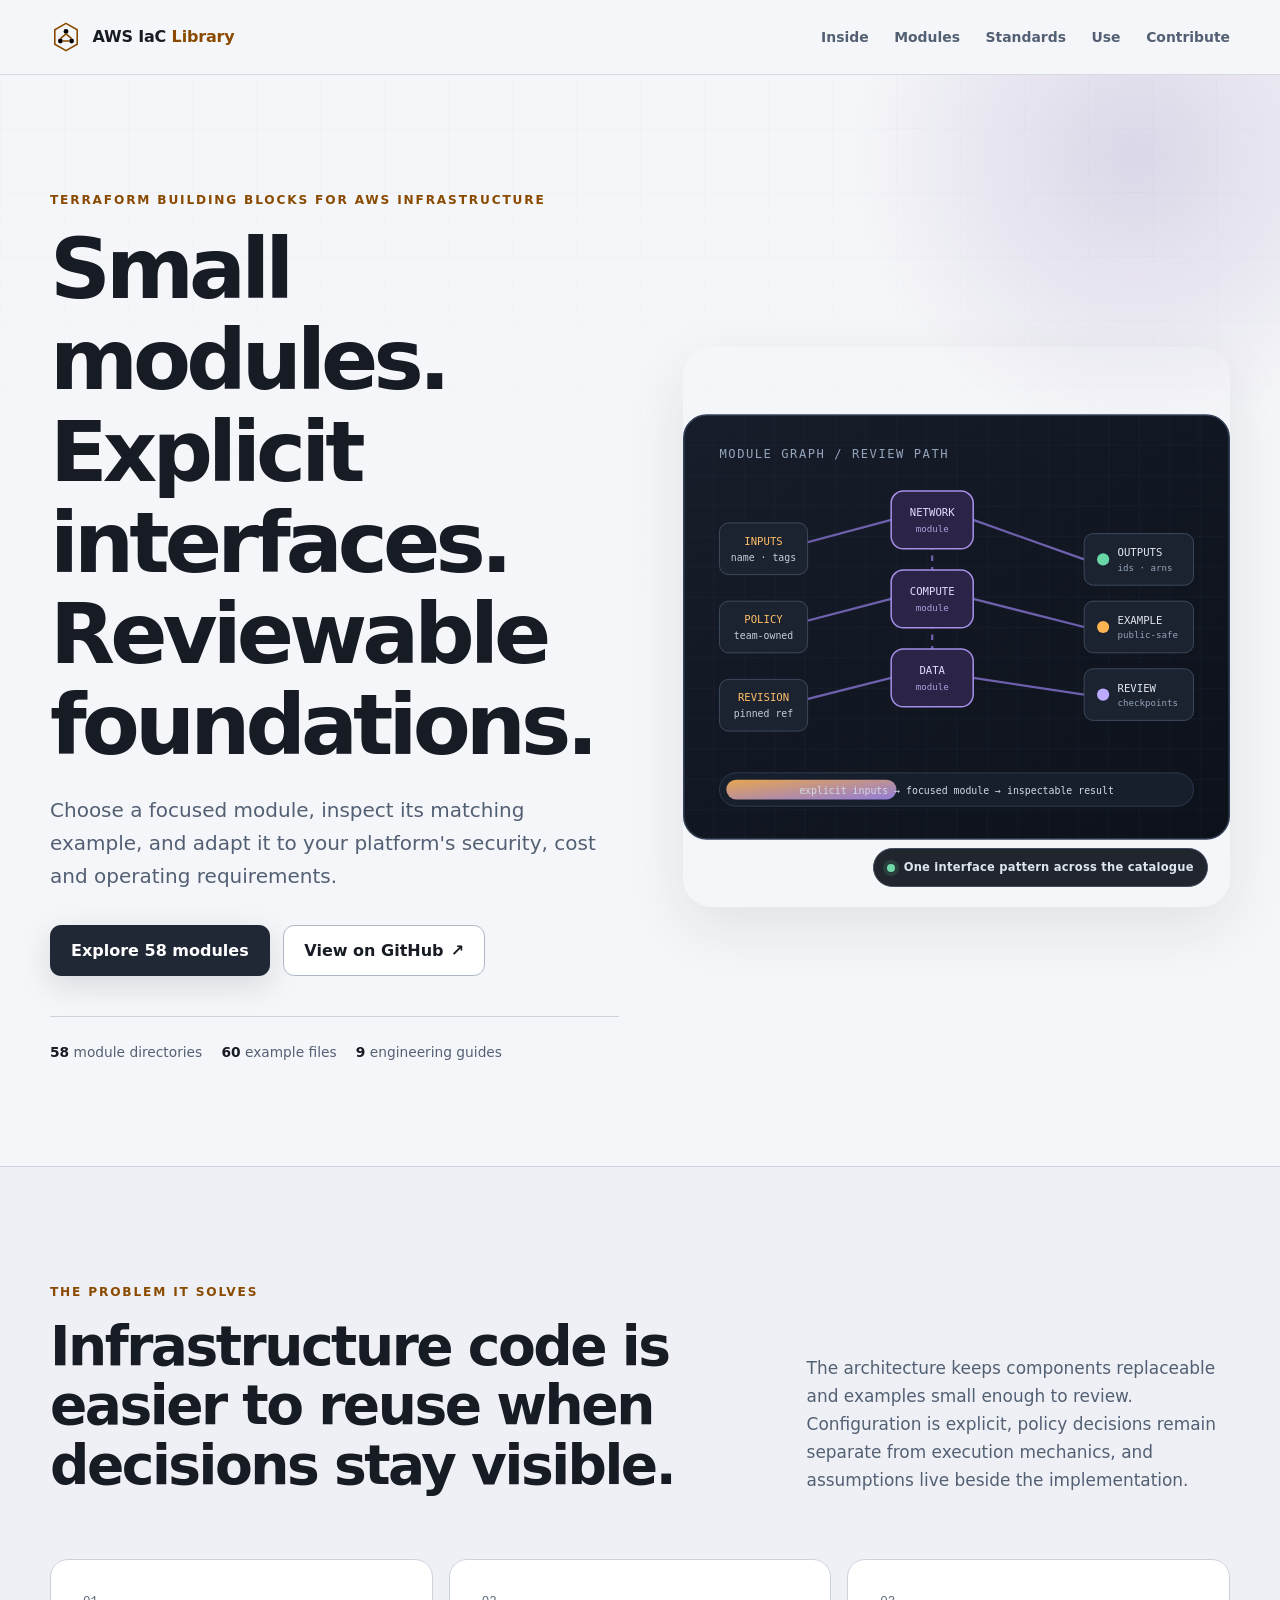
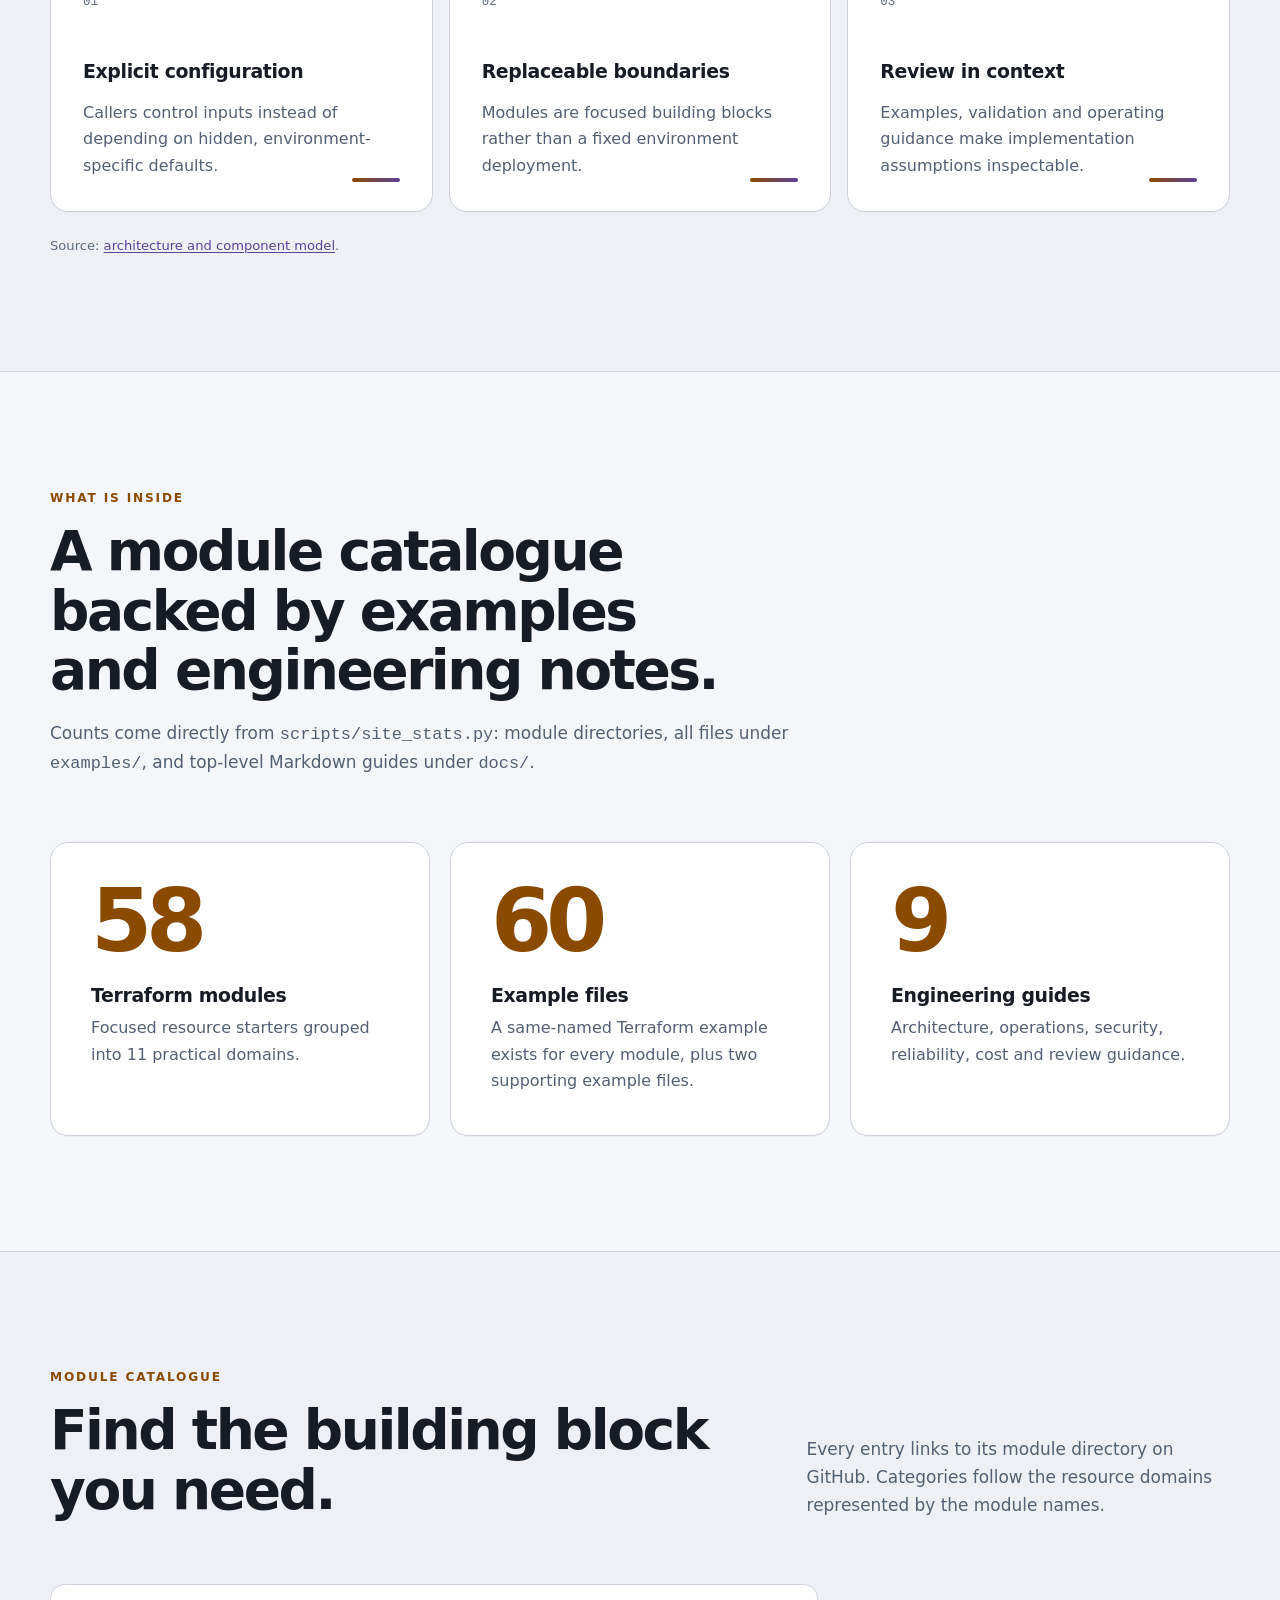
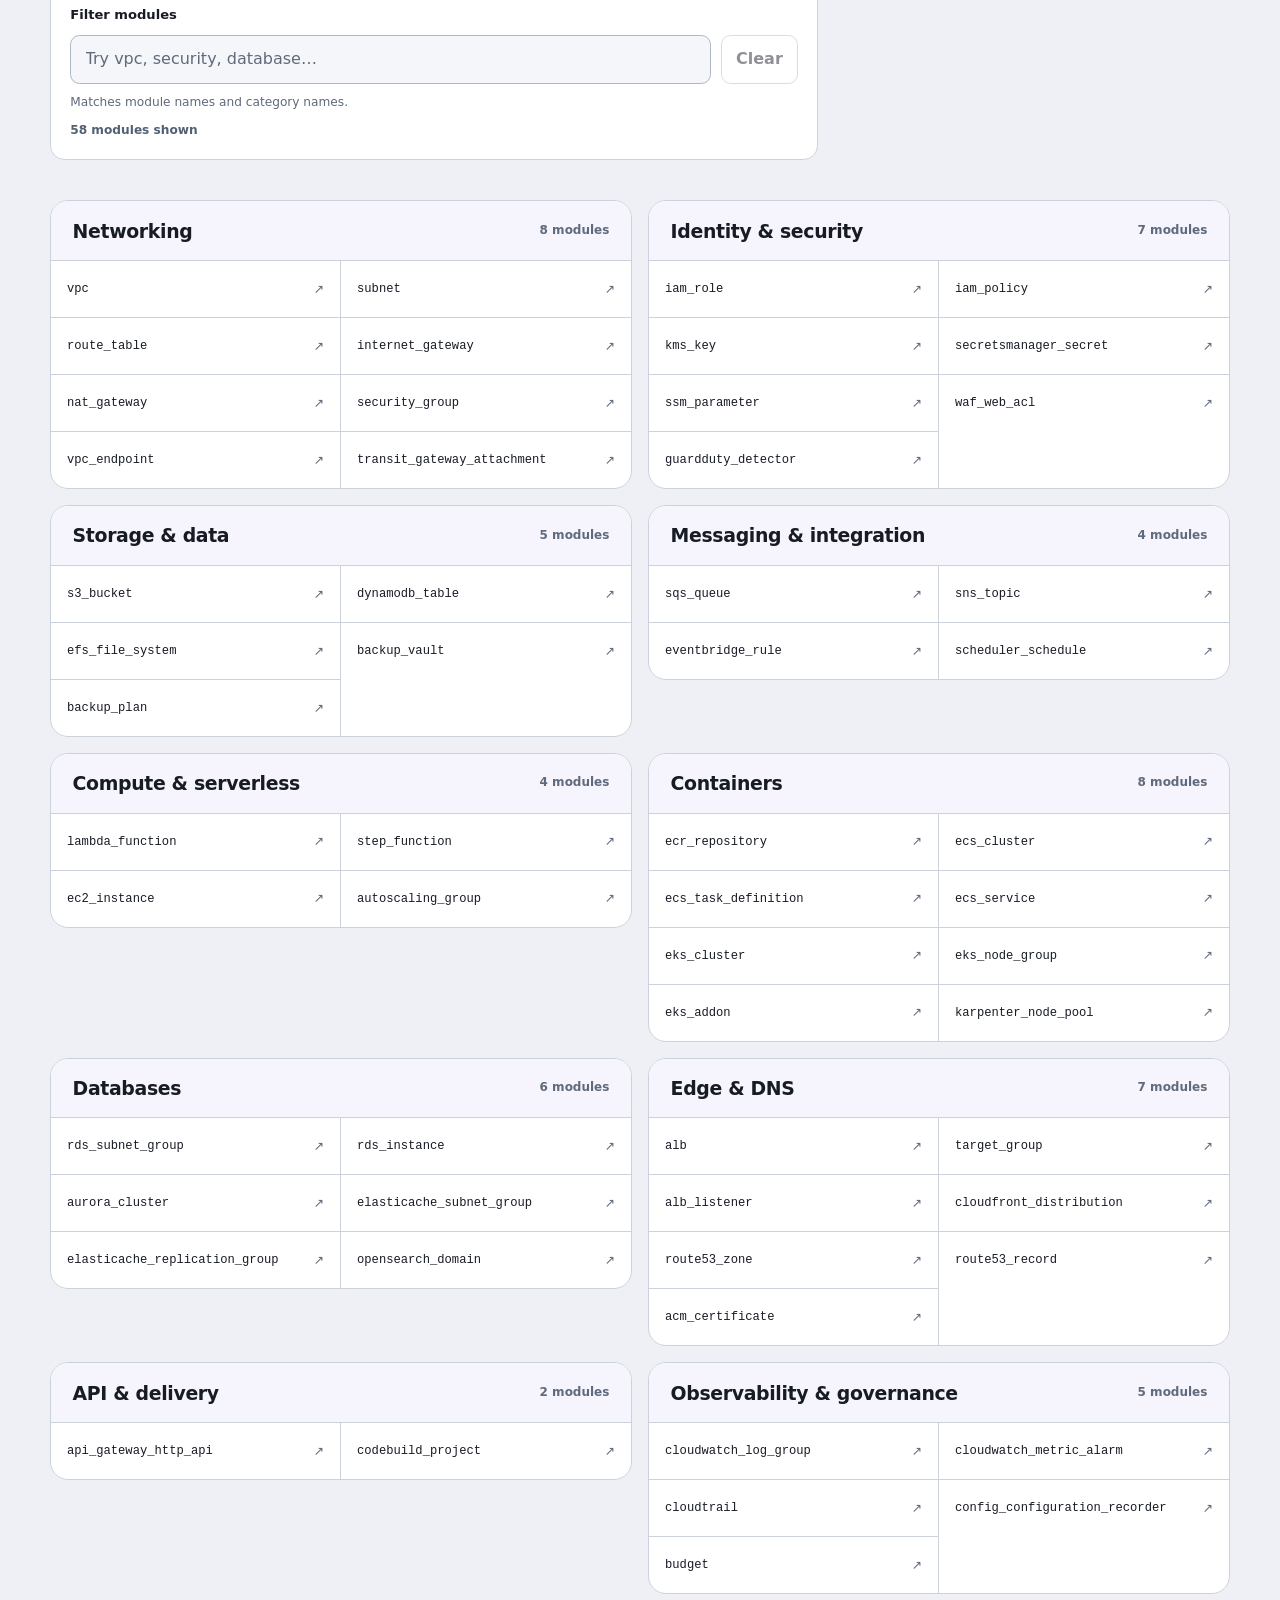
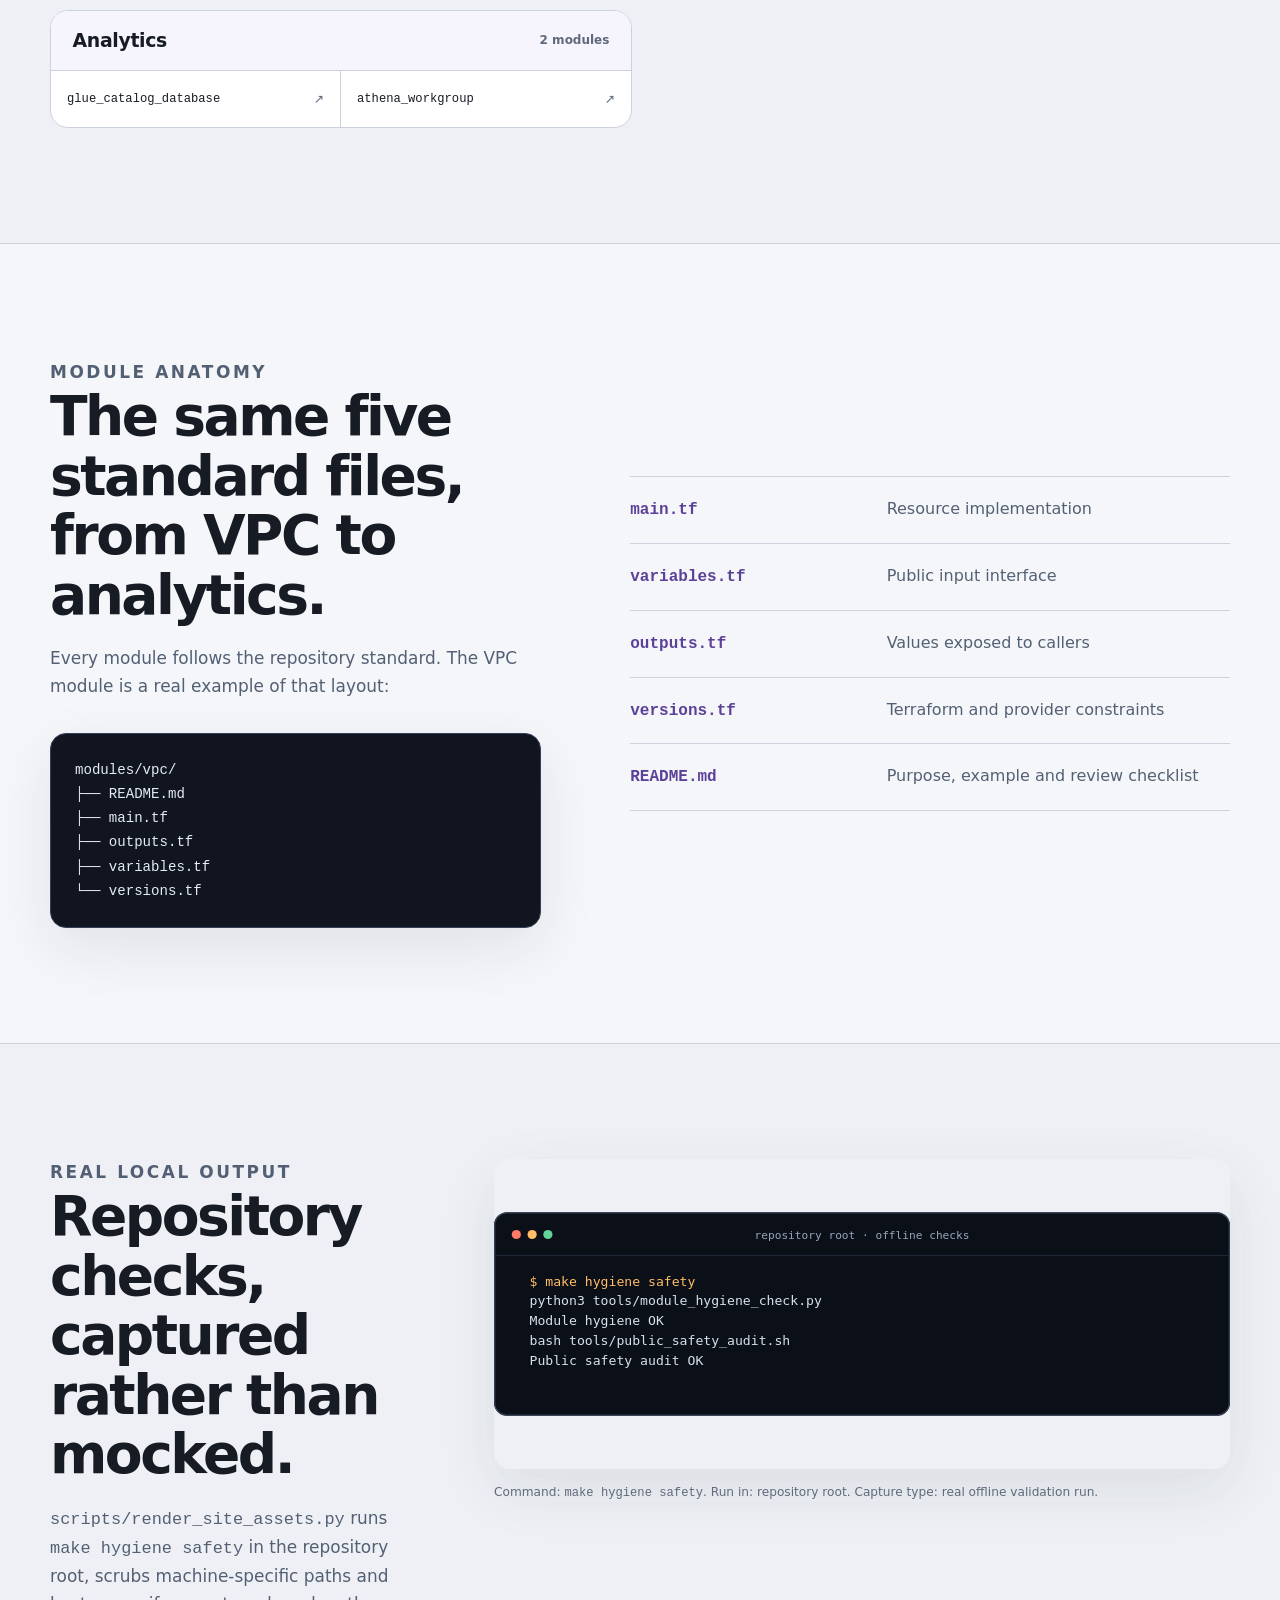
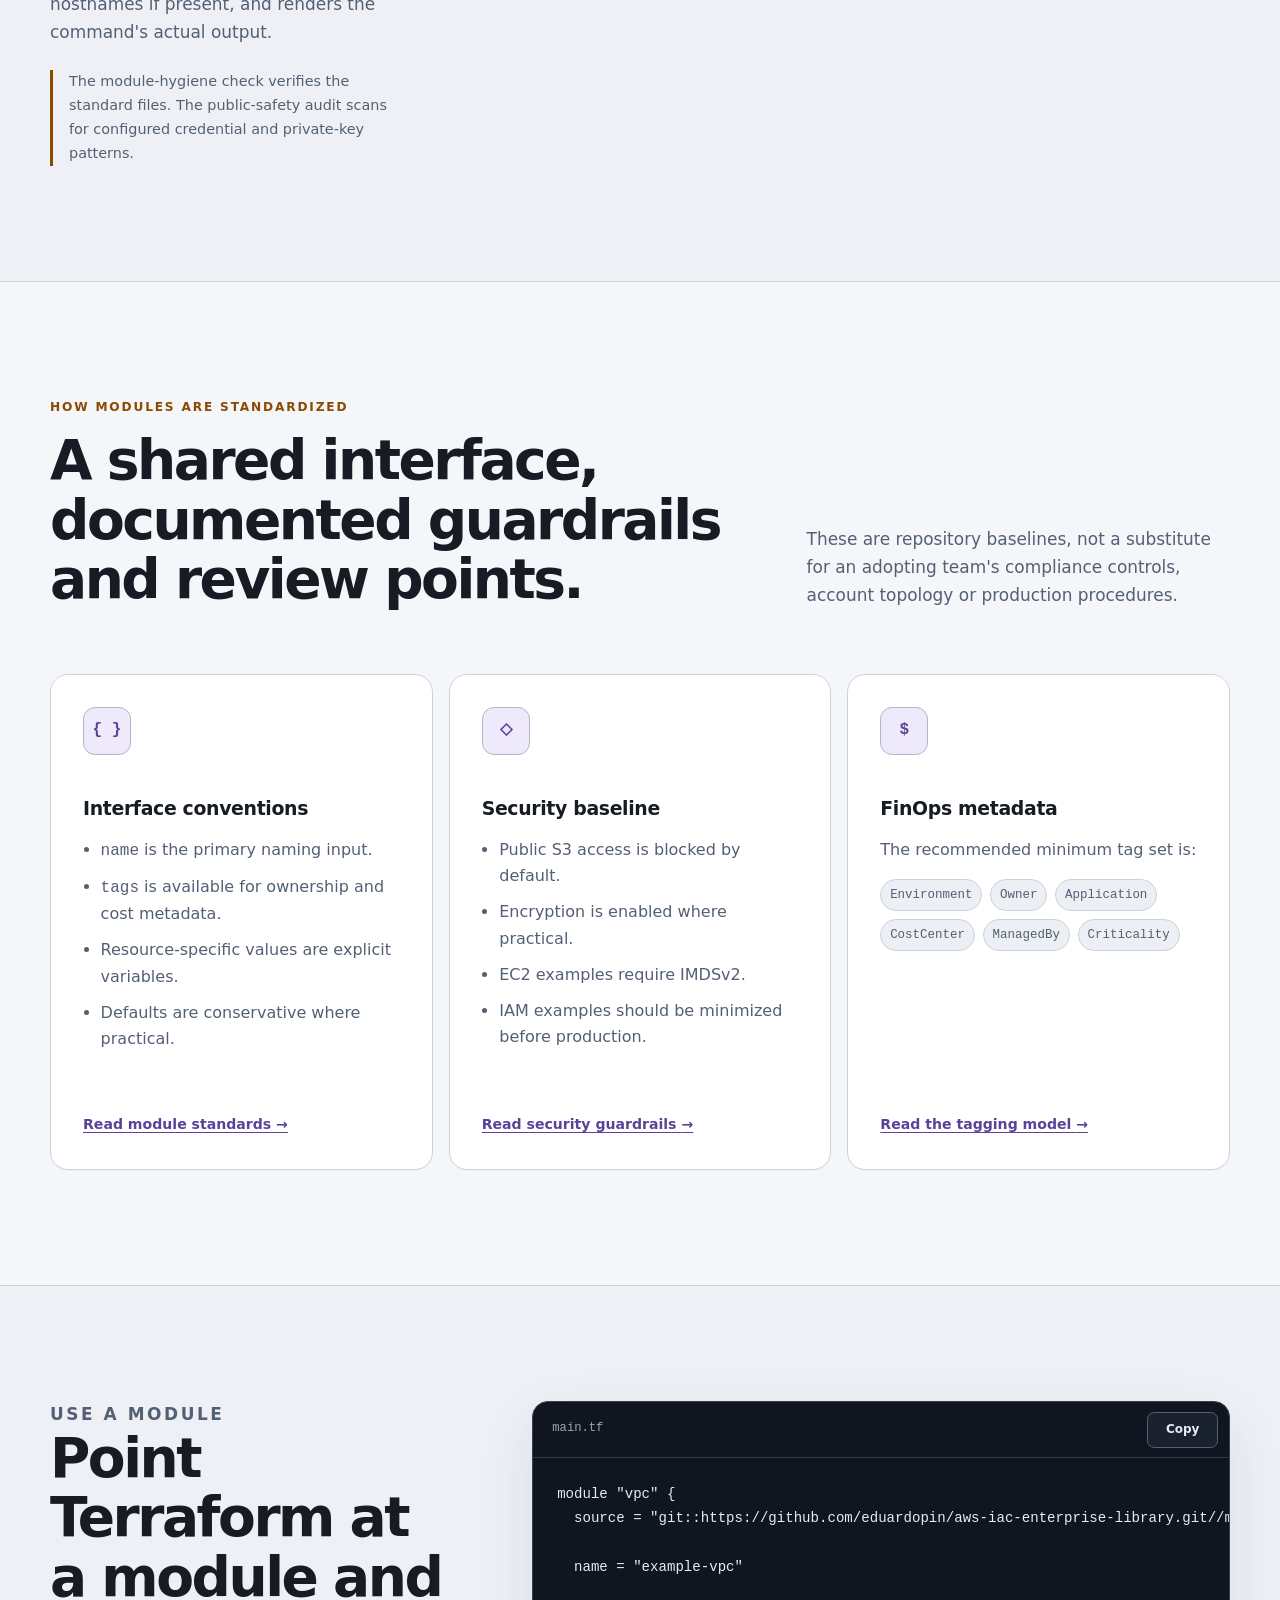
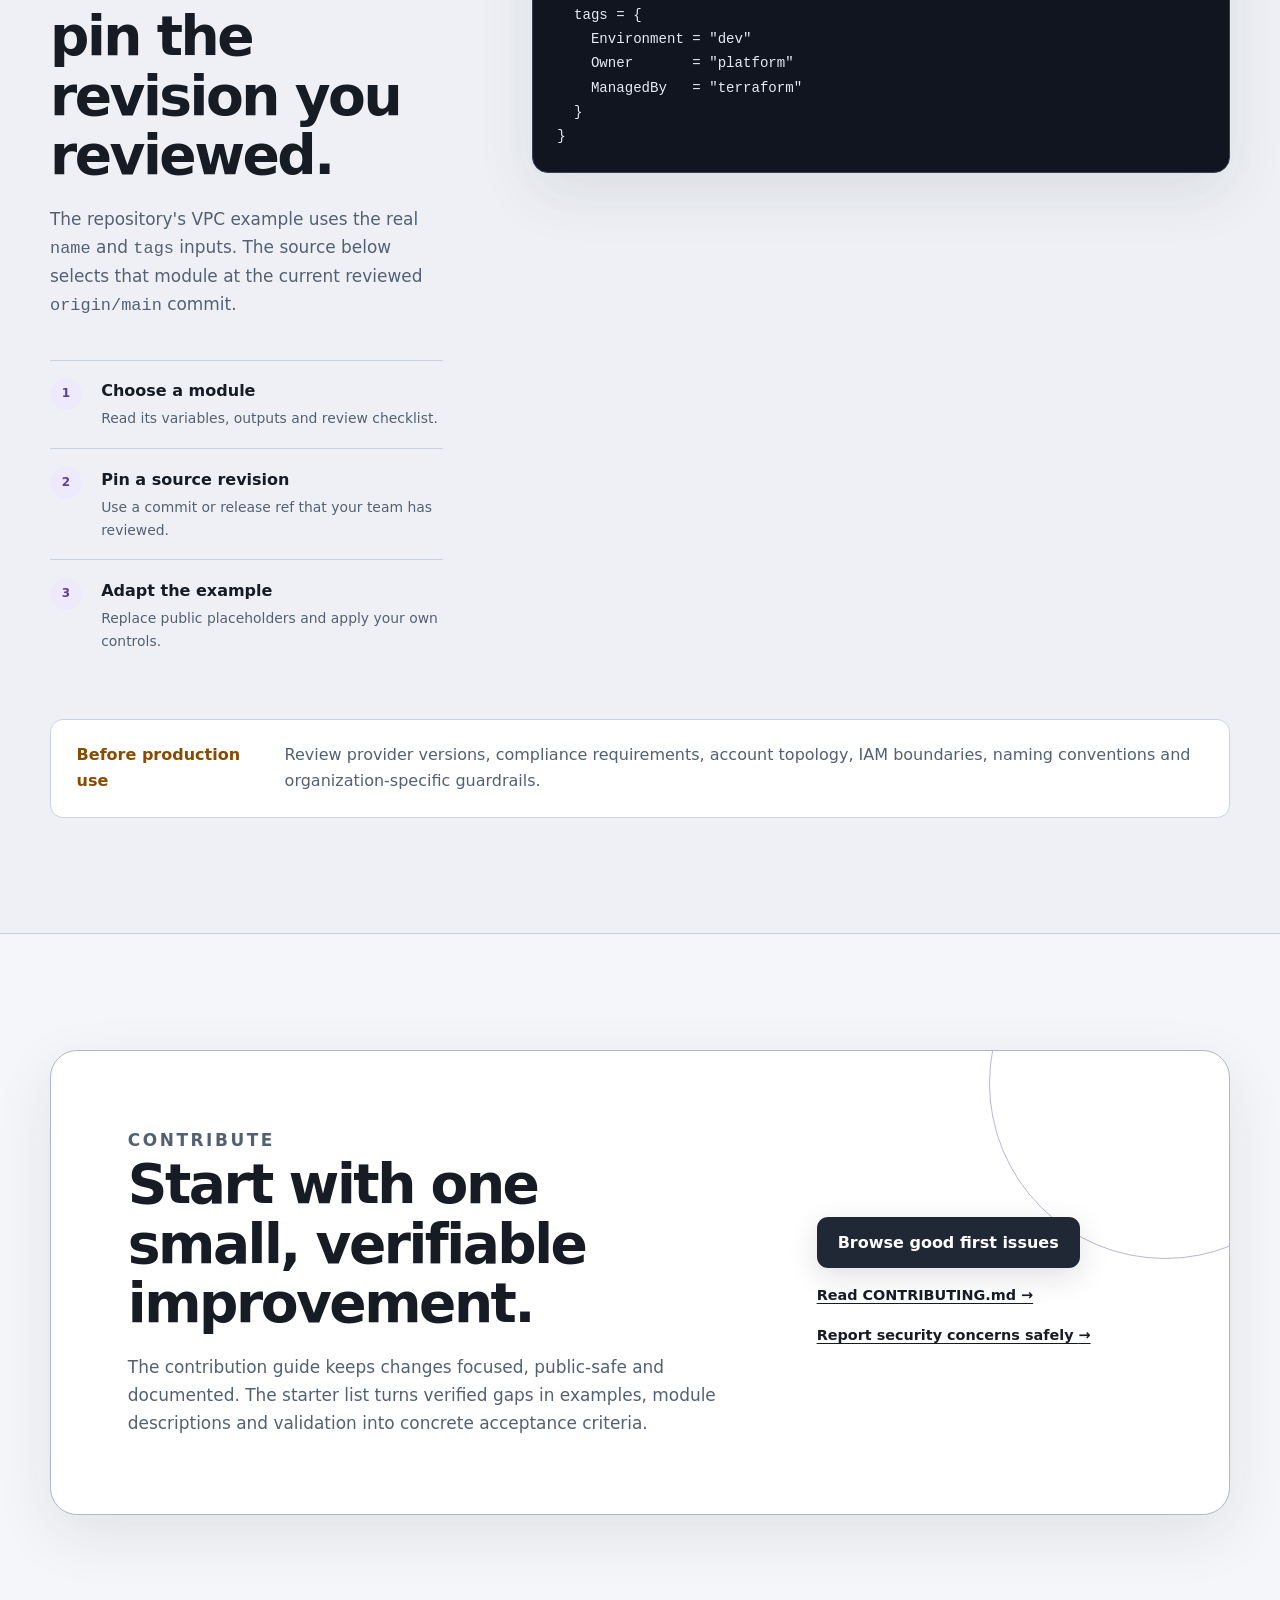
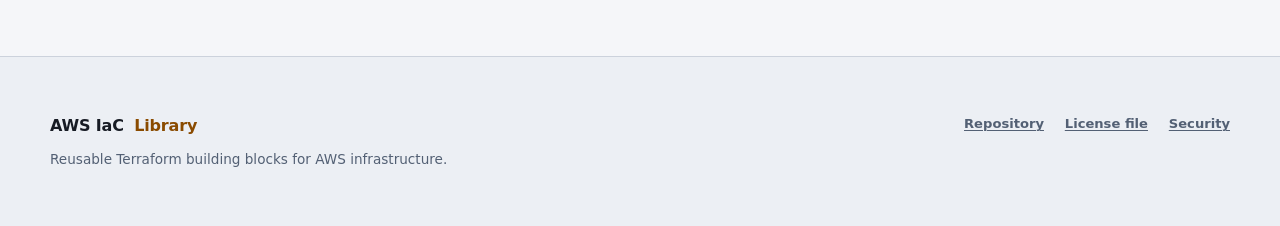
==== commit 294dd1b2: "Address review findings on the landing page and community drafts Co-Authored-By: Claude Sonnet 5.5 <" ====
--- a/site/index.html
+++ b/site/index.html
@@ -151,7 +151,7 @@
           </div>
 
           <div class="module-groups">
-            <section class="module-group" data-module-group data-category="networking" aria-labelledby="category-networking">
+            <section class="module-group" data-module-group data-category="Networking" aria-labelledby="category-networking">
               <div class="module-group-heading"><h3 id="category-networking">Networking</h3><span>8 modules</span></div>
               <ul class="module-list">
                 <li data-module-item><a href="https://github.com/eduardopin/aws-iac-enterprise-library/tree/main/modules/vpc"><code>vpc</code><span aria-hidden="true">↗</span></a></li>
@@ -165,7 +165,7 @@
               </ul>
             </section>
 
-            <section class="module-group" data-module-group data-category="identity security" aria-labelledby="category-security">
+            <section class="module-group" data-module-group data-category="Identity &amp; security" aria-labelledby="category-security">
               <div class="module-group-heading"><h3 id="category-security">Identity &amp; security</h3><span>7 modules</span></div>
               <ul class="module-list">
                 <li data-module-item><a href="https://github.com/eduardopin/aws-iac-enterprise-library/tree/main/modules/iam_role"><code>iam_role</code><span aria-hidden="true">↗</span></a></li>
@@ -178,7 +178,7 @@
               </ul>
             </section>
 
-            <section class="module-group" data-module-group data-category="storage data backup" aria-labelledby="category-storage">
+            <section class="module-group" data-module-group data-category="Storage &amp; data" aria-labelledby="category-storage">
               <div class="module-group-heading"><h3 id="category-storage">Storage &amp; data</h3><span>5 modules</span></div>
               <ul class="module-list">
                 <li data-module-item><a href="https://github.com/eduardopin/aws-iac-enterprise-library/tree/main/modules/s3_bucket"><code>s3_bucket</code><span aria-hidden="true">↗</span></a></li>
@@ -189,7 +189,7 @@
               </ul>
             </section>
 
-            <section class="module-group" data-module-group data-category="messaging integration events" aria-labelledby="category-messaging">
+            <section class="module-group" data-module-group data-category="Messaging &amp; integration" aria-labelledby="category-messaging">
               <div class="module-group-heading"><h3 id="category-messaging">Messaging &amp; integration</h3><span>4 modules</span></div>
               <ul class="module-list">
                 <li data-module-item><a href="https://github.com/eduardopin/aws-iac-enterprise-library/tree/main/modules/sqs_queue"><code>sqs_queue</code><span aria-hidden="true">↗</span></a></li>
@@ -199,7 +199,7 @@
               </ul>
             </section>
 
-            <section class="module-group" data-module-group data-category="compute serverless" aria-labelledby="category-compute">
+            <section class="module-group" data-module-group data-category="Compute &amp; serverless" aria-labelledby="category-compute">
               <div class="module-group-heading"><h3 id="category-compute">Compute &amp; serverless</h3><span>4 modules</span></div>
               <ul class="module-list">
                 <li data-module-item><a href="https://github.com/eduardopin/aws-iac-enterprise-library/tree/main/modules/lambda_function"><code>lambda_function</code><span aria-hidden="true">↗</span></a></li>
@@ -209,7 +209,7 @@
               </ul>
             </section>
 
-            <section class="module-group" data-module-group data-category="containers ecs eks" aria-labelledby="category-containers">
+            <section class="module-group" data-module-group data-category="Containers" aria-labelledby="category-containers">
               <div class="module-group-heading"><h3 id="category-containers">Containers</h3><span>8 modules</span></div>
               <ul class="module-list">
                 <li data-module-item><a href="https://github.com/eduardopin/aws-iac-enterprise-library/tree/main/modules/ecr_repository"><code>ecr_repository</code><span aria-hidden="true">↗</span></a></li>
@@ -223,7 +223,7 @@
               </ul>
             </section>
 
-            <section class="module-group" data-module-group data-category="database cache search" aria-labelledby="category-database">
+            <section class="module-group" data-module-group data-category="Databases" aria-labelledby="category-database">
               <div class="module-group-heading"><h3 id="category-database">Databases</h3><span>6 modules</span></div>
               <ul class="module-list">
                 <li data-module-item><a href="https://github.com/eduardopin/aws-iac-enterprise-library/tree/main/modules/rds_subnet_group"><code>rds_subnet_group</code><span aria-hidden="true">↗</span></a></li>
@@ -235,7 +235,7 @@
               </ul>
             </section>
 
-            <section class="module-group" data-module-group data-category="edge dns load balancing certificate" aria-labelledby="category-edge">
+            <section class="module-group" data-module-group data-category="Edge &amp; DNS" aria-labelledby="category-edge">
               <div class="module-group-heading"><h3 id="category-edge">Edge &amp; DNS</h3><span>7 modules</span></div>
               <ul class="module-list">
                 <li data-module-item><a href="https://github.com/eduardopin/aws-iac-enterprise-library/tree/main/modules/alb"><code>alb</code><span aria-hidden="true">↗</span></a></li>
@@ -248,7 +248,7 @@
               </ul>
             </section>
 
-            <section class="module-group" data-module-group data-category="api delivery build" aria-labelledby="category-api">
+            <section class="module-group" data-module-group data-category="API &amp; delivery" aria-labelledby="category-api">
               <div class="module-group-heading"><h3 id="category-api">API &amp; delivery</h3><span>2 modules</span></div>
               <ul class="module-list">
                 <li data-module-item><a href="https://github.com/eduardopin/aws-iac-enterprise-library/tree/main/modules/api_gateway_http_api"><code>api_gateway_http_api</code><span aria-hidden="true">↗</span></a></li>
@@ -256,7 +256,7 @@
               </ul>
             </section>
 
-            <section class="module-group" data-module-group data-category="observability governance monitoring audit cost" aria-labelledby="category-observability">
+            <section class="module-group" data-module-group data-category="Observability &amp; governance" aria-labelledby="category-observability">
               <div class="module-group-heading"><h3 id="category-observability">Observability &amp; governance</h3><span>5 modules</span></div>
               <ul class="module-list">
                 <li data-module-item><a href="https://github.com/eduardopin/aws-iac-enterprise-library/tree/main/modules/cloudwatch_log_group"><code>cloudwatch_log_group</code><span aria-hidden="true">↗</span></a></li>
@@ -267,7 +267,7 @@
               </ul>
             </section>
 
-            <section class="module-group" data-module-group data-category="analytics data query" aria-labelledby="category-analytics">
+            <section class="module-group" data-module-group data-category="Analytics" aria-labelledby="category-analytics">
               <div class="module-group-heading"><h3 id="category-analytics">Analytics</h3><span>2 modules</span></div>
               <ul class="module-list">
                 <li data-module-item><a href="https://github.com/eduardopin/aws-iac-enterprise-library/tree/main/modules/glue_catalog_database"><code>glue_catalog_database</code><span aria-hidden="true">↗</span></a></li>
@@ -283,7 +283,7 @@
         <div class="shell anatomy-grid">
           <div>
             <p class="eyebrow">Module anatomy</p>
-            <h2 id="anatomy-title">The same five files, from VPC to analytics.</h2>
+            <h2 id="anatomy-title">The same five standard files, from VPC to analytics.</h2>
             <p>Every module follows the repository standard. The VPC module is a real example of that layout:</p>
             <div class="code-frame tree-frame">
               <pre tabindex="0" aria-label="File tree for the VPC module"><code>modules/vpc/
@@ -428,9 +428,6 @@
           <a href="https://github.com/eduardopin/aws-iac-enterprise-library">Repository</a>
           <a href="https://github.com/eduardopin/aws-iac-enterprise-library/blob/main/LICENSE">License file</a>
           <a href="https://github.com/eduardopin/aws-iac-enterprise-library/blob/main/SECURITY.md">Security</a>
-          <a href="https://github.com/eduardopin/aws-iac-enterprise-library/blob/main/LICENSE" aria-label="License status reported by GitHub">
-            <img class="license-badge" src="https://img.shields.io/github/license/eduardopin/aws-iac-enterprise-library" loading="lazy" alt="License status reported by GitHub">
-          </a>
         </div>
       </div>
     </footer>
--- a/site/styles.css
+++ b/site/styles.css
@@ -6,7 +6,7 @@
   --surface-raised: #ffffff;
   --text: #171b24;
   --muted: #536074;
-  --faint: #6a7587;
+  --faint: #5f6a7c;
   --border: #ccd2dc;
   --border-strong: #aeb7c5;
   --accent: #8a4b00;
@@ -1008,10 +1008,6 @@
   font-weight: 650;
 }
 
-.license-badge {
-  height: 20px;
-}
-
 @media (max-width: 960px) {
   .hero-grid,
   .split-heading,
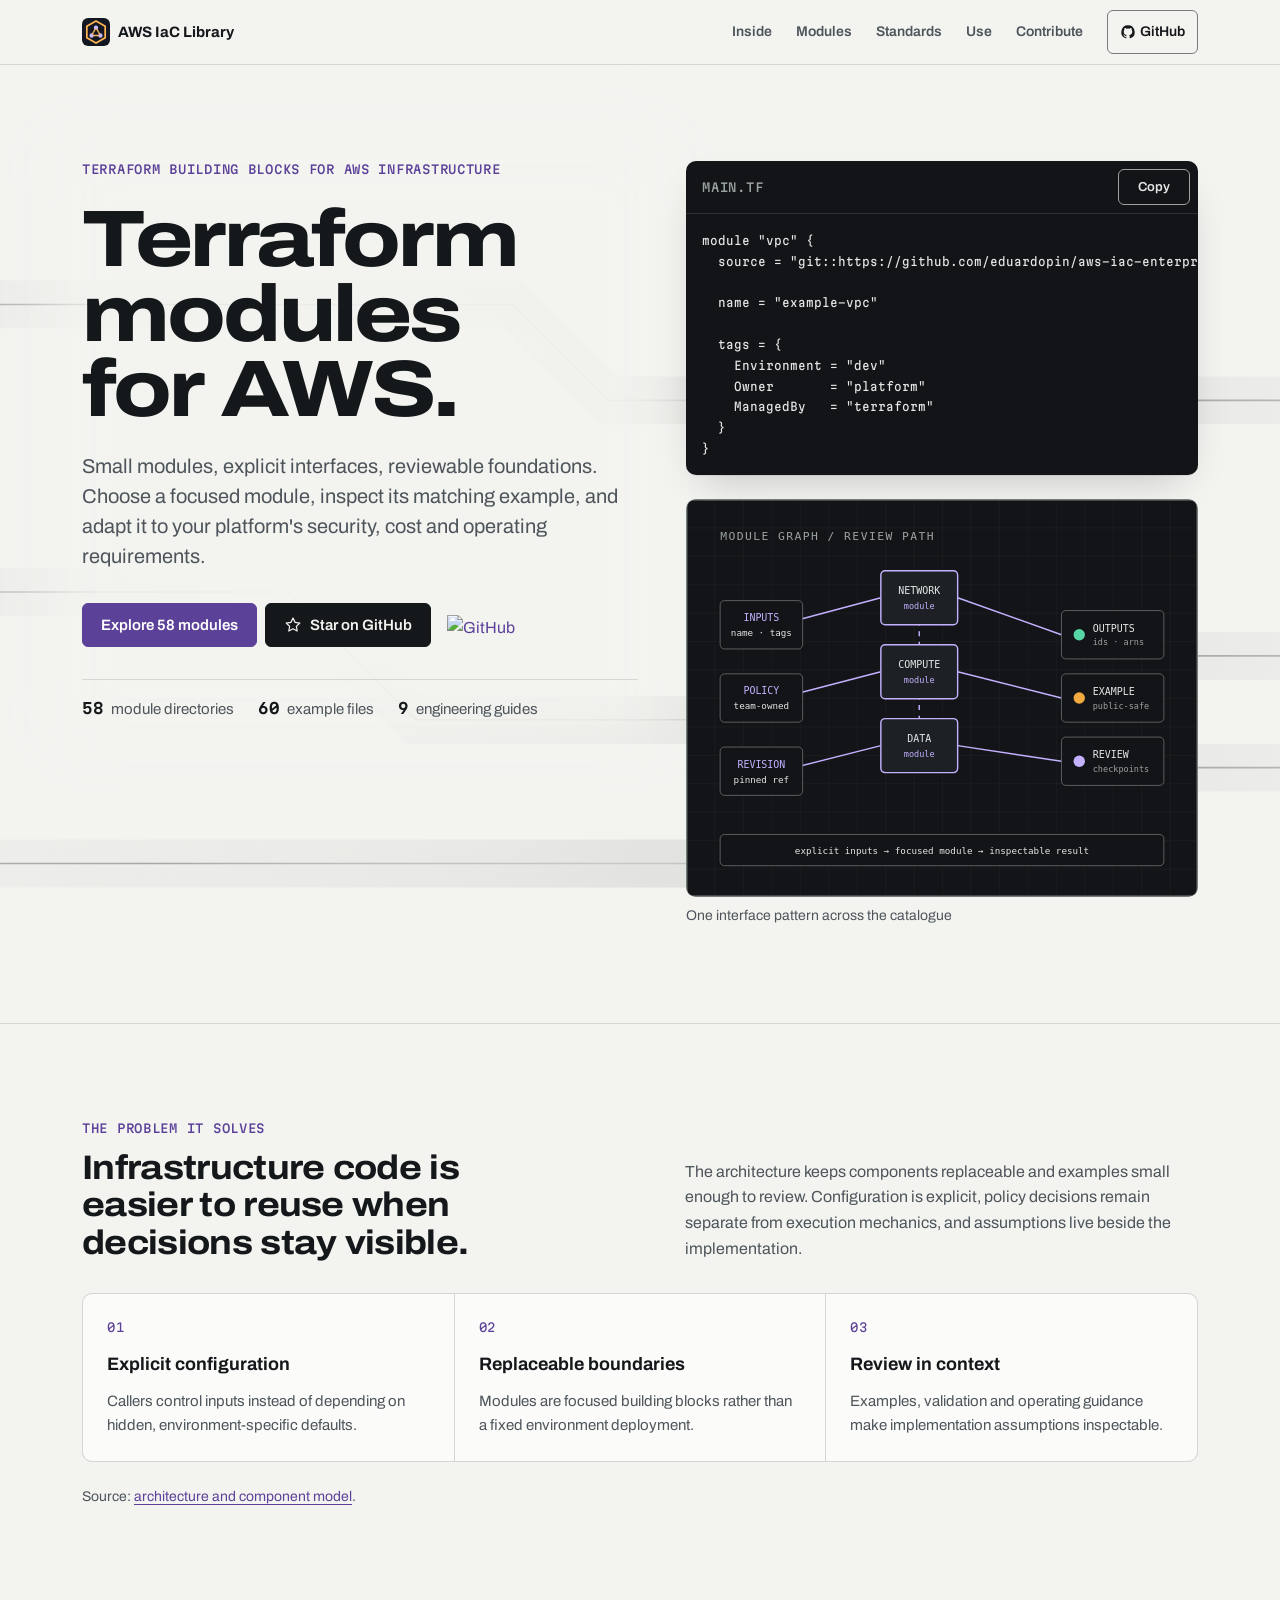
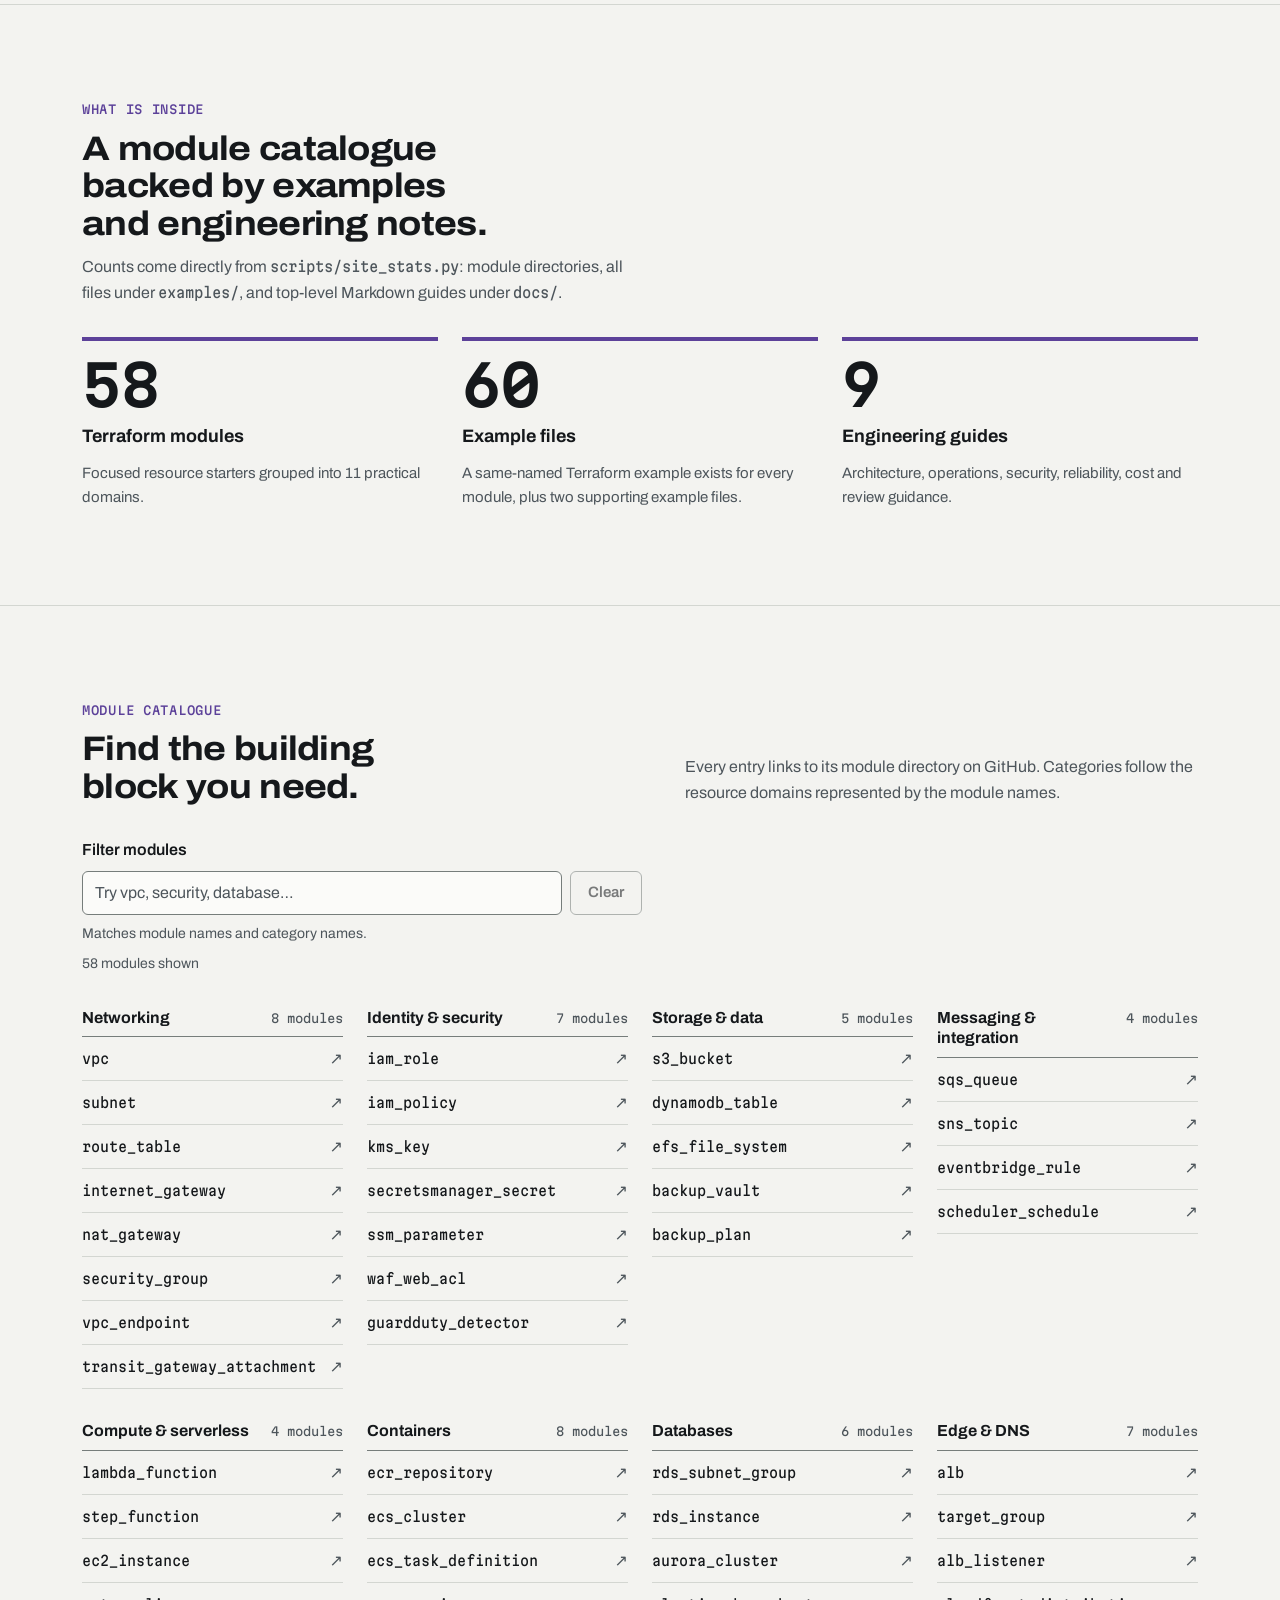
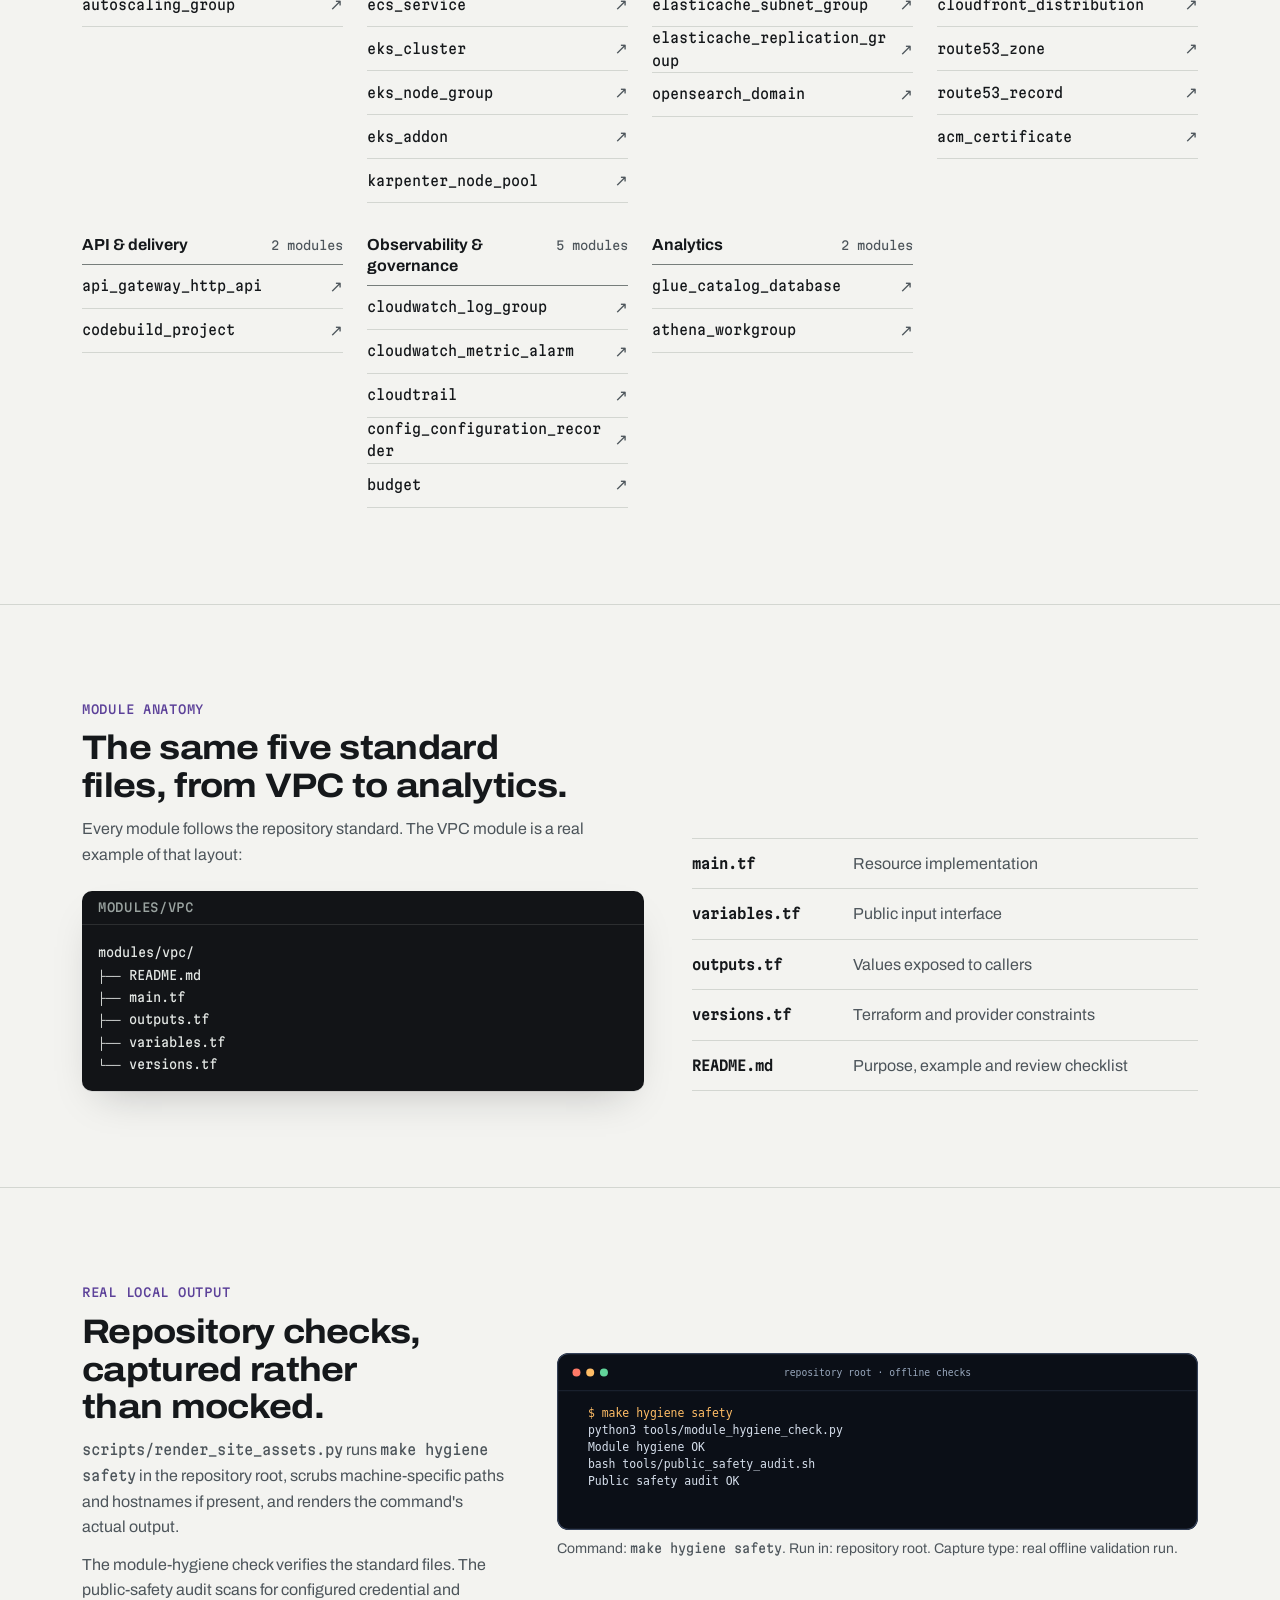
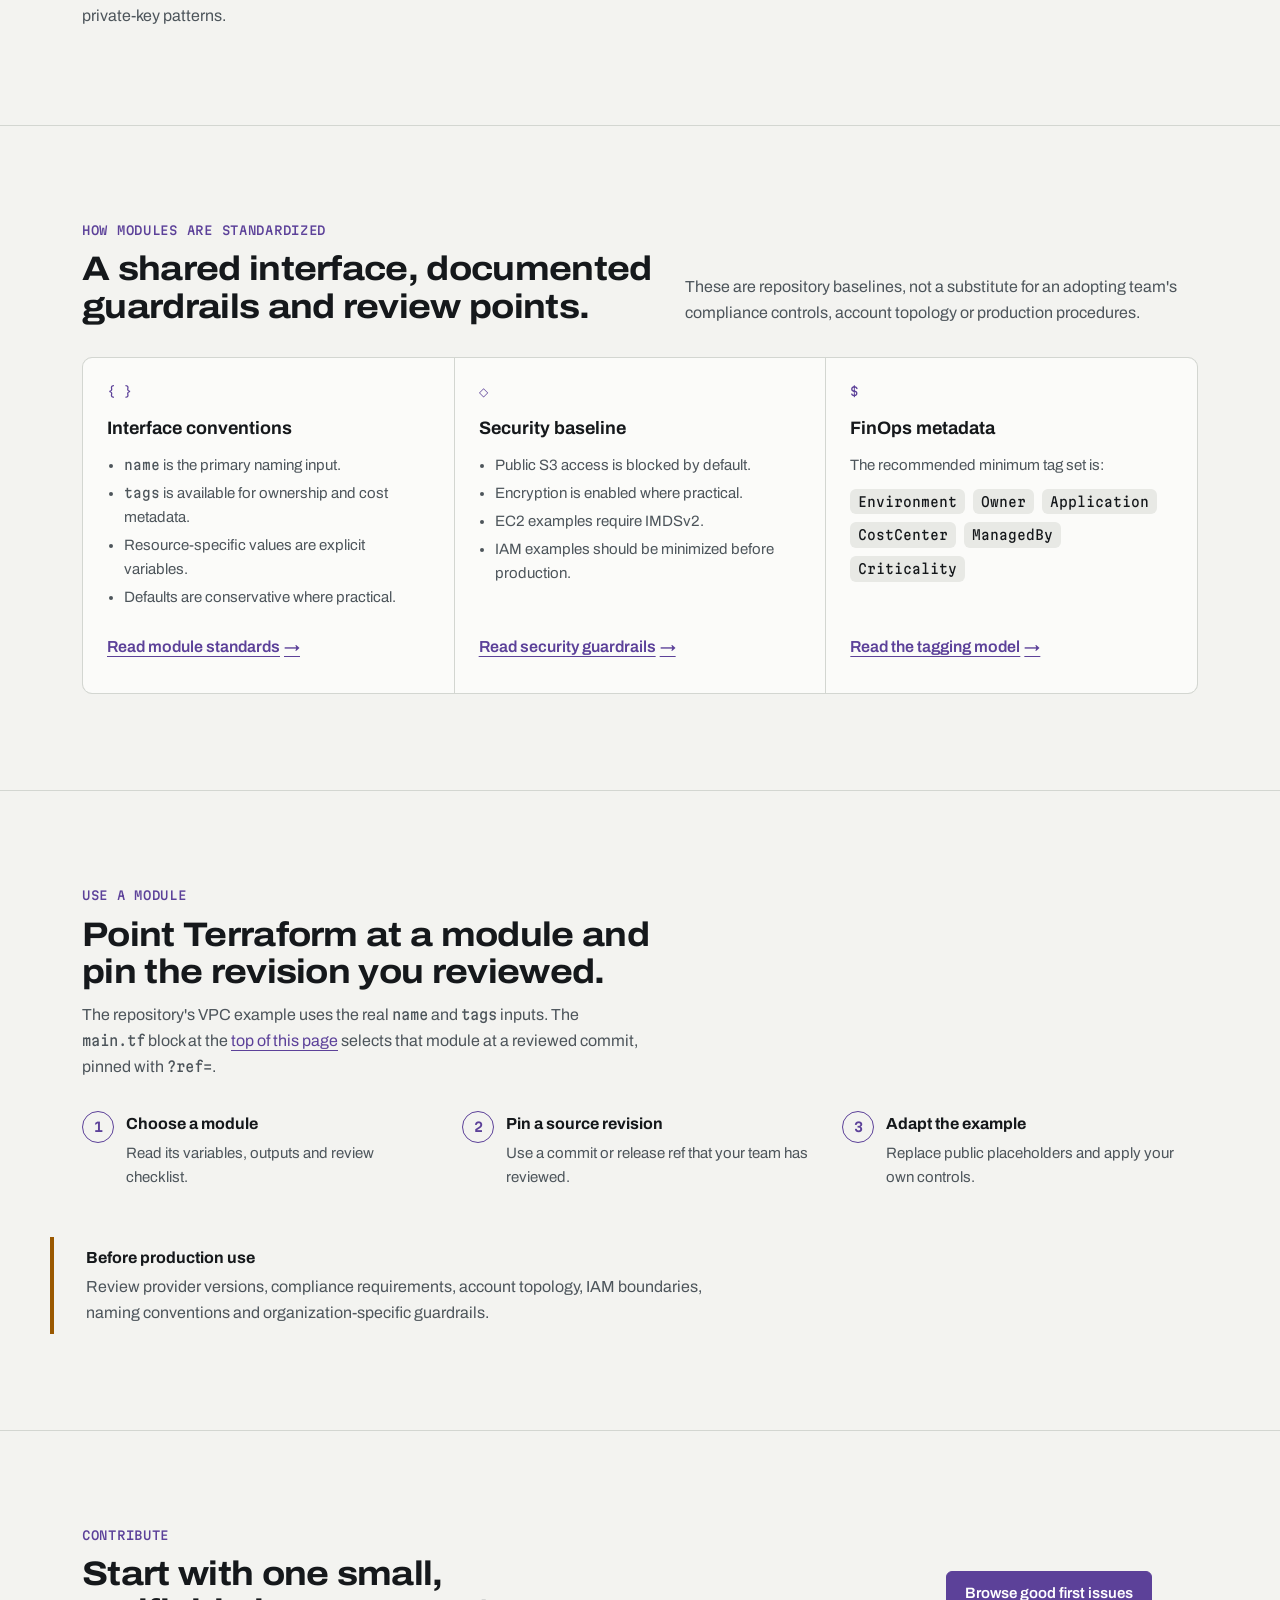
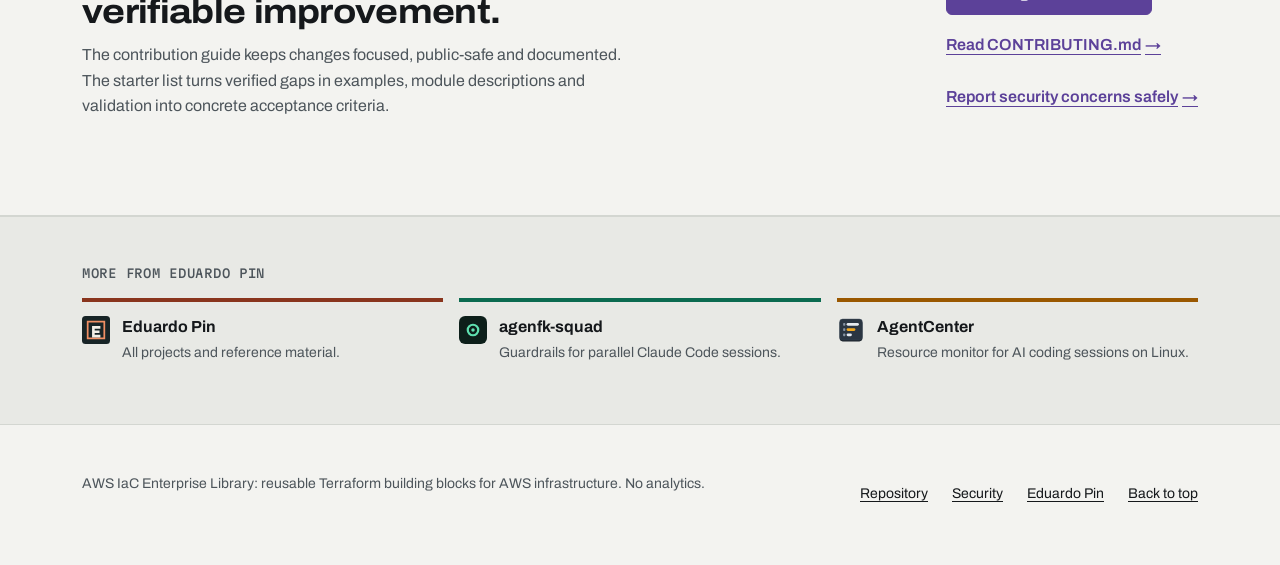
==== commit 30041933: "Port the landing page and 404 to Pin Open 1.0.0: SoftwareSourceCode head, violet accent, trace hero " ====
--- a/site/index.html
+++ b/site/index.html
@@ -1,83 +1,107 @@
 <!doctype html>
 <html lang="en">
-  <head>
-    <meta charset="utf-8">
-    <meta name="viewport" content="width=device-width, initial-scale=1">
-    <title>AWS IaC Enterprise Library — reusable Terraform modules</title>
-    <meta name="description" content="Explore 58 reusable Terraform modules, matching examples and engineering guidance for AWS infrastructure.">
-    <link rel="canonical" href="https://eduardopin.github.io/aws-iac-enterprise-library/">
-    <meta property="og:type" content="website">
-    <meta property="og:title" content="AWS IaC Enterprise Library">
-    <meta property="og:description" content="Small Terraform modules. Explicit interfaces. Reviewable AWS infrastructure examples.">
-    <meta property="og:url" content="https://eduardopin.github.io/aws-iac-enterprise-library/">
-    <meta property="og:image" content="https://eduardopin.github.io/aws-iac-enterprise-library/og.png">
-    <meta property="og:image:width" content="1280">
-    <meta property="og:image:height" content="640">
-    <meta property="og:image:alt" content="AWS IaC Enterprise Library with module, example and guide counts">
-    <meta name="twitter:card" content="summary_large_image">
-    <meta name="twitter:title" content="AWS IaC Enterprise Library">
-    <meta name="twitter:description" content="Reusable Terraform building blocks for AWS infrastructure.">
-    <meta name="twitter:image" content="https://eduardopin.github.io/aws-iac-enterprise-library/og.png">
-    <link rel="icon" href="favicon.svg" type="image/svg+xml">
-    <link rel="stylesheet" href="styles.css">
-    <script src="script.js" defer></script>
-  </head>
-  <body>
-    <a class="skip-link" href="#main-content">Skip to main content</a>
-
-    <header class="site-header">
-      <div class="shell header-inner">
-        <a class="brand" href="#top" aria-label="AWS IaC Enterprise Library home">
-          <svg class="brand-mark" viewBox="0 0 40 40" aria-hidden="true">
-            <path d="M20 3 34 11v18L20 37 6 29V11Z" fill="none" stroke="currentColor" stroke-width="2"/>
-            <circle cx="20" cy="13" r="3"/>
-            <circle cx="13" cy="25" r="3"/>
-            <circle cx="27" cy="25" r="3"/>
-            <path d="m20 16-7 6m7-6 7 6M16 25h8" fill="none" stroke="currentColor" stroke-width="2"/>
-          </svg>
-          <span>AWS IaC <strong>Library</strong></span>
-        </a>
-        <nav aria-label="Primary navigation">
-          <ul class="nav-list">
-            <li><a href="#inside">Inside</a></li>
-            <li><a href="#catalogue">Modules</a></li>
-            <li><a href="#standards">Standards</a></li>
-            <li><a href="#use">Use</a></li>
-            <li><a href="#contribute">Contribute</a></li>
+<head>
+  <meta charset="utf-8">
+  <meta name="viewport" content="width=device-width, initial-scale=1">
+  <title>Terraform modules for AWS — AWS IaC Enterprise Library</title>
+  <meta name="description" content="58 small, reusable Terraform modules for AWS with matching examples and engineering guides: VPC, IAM, storage, messaging, containers and more.">
+  <link rel="canonical" href="https://eduardopin.github.io/aws-iac-enterprise-library/">
+  <meta name="theme-color" content="#f3f3f0" media="(prefers-color-scheme: light)">
+  <meta name="theme-color" content="#101214" media="(prefers-color-scheme: dark)">
+  <link rel="icon" href="favicon.svg" type="image/svg+xml">
+  <meta property="og:type" content="website">
+  <meta property="og:site_name" content="AWS IaC Enterprise Library">
+  <meta property="og:locale" content="en_US">
+  <meta property="og:title" content="Terraform modules for AWS — AWS IaC Enterprise Library">
+  <meta property="og:description" content="58 small, reusable Terraform modules for AWS with matching examples and engineering guides: VPC, IAM, storage, messaging, containers and more.">
+  <meta property="og:url" content="https://eduardopin.github.io/aws-iac-enterprise-library/">
+  <meta property="og:image" content="https://eduardopin.github.io/aws-iac-enterprise-library/og.png">
+  <meta property="og:image:width" content="1200">
+  <meta property="og:image:height" content="630">
+  <meta property="og:image:alt" content="Terraform modules for AWS. — AWS IaC Enterprise Library">
+  <meta name="twitter:card" content="summary_large_image">
+  <meta name="twitter:title" content="Terraform modules for AWS — AWS IaC Enterprise Library">
+  <meta name="twitter:description" content="58 small, reusable Terraform modules for AWS with matching examples and engineering guides: VPC, IAM, storage, messaging, containers and more.">
+  <meta name="twitter:image" content="https://eduardopin.github.io/aws-iac-enterprise-library/og.png">
+  <meta name="twitter:image:alt" content="Terraform modules for AWS. — AWS IaC Enterprise Library">
+  <link rel="preconnect" href="https://fonts.googleapis.com">
+  <link rel="preconnect" href="https://fonts.gstatic.com" crossorigin>
+  <link rel="stylesheet" href="https://fonts.googleapis.com/css2?family=Archivo:wdth,wght@62..125,100..900&amp;family=Martian+Mono:wdth,wght@75..112.5,100..800&amp;display=swap">
+  <link rel="stylesheet" href="assets/pin-open-1.0.0.css">
+  <link rel="stylesheet" href="styles.css">
+  <script src="script.js" defer></script>
+  <script type="application/ld+json">
+{
+  "@context": "https://schema.org",
+  "@type": "SoftwareSourceCode",
+  "name": "AWS IaC Enterprise Library",
+  "description": "Reusable Terraform building blocks for AWS infrastructure, with consistent interfaces and reviewable examples.",
+  "url": "https://eduardopin.github.io/aws-iac-enterprise-library/",
+  "codeRepository": "https://github.com/eduardopin/aws-iac-enterprise-library",
+  "programmingLanguage": "HCL",
+  "runtimePlatform": "Terraform",
+  "keywords": ["terraform", "aws", "terraform-modules", "infrastructure-as-code"],
+  "author": {"@id": "https://eduardopin.github.io/eduardopin/#person", "@type": "Person", "name": "Eduardo Pin"}
+}
+  </script>
+</head>
+<body>
+  <a class="iac-skip" href="#main">Skip to content</a>
+  <header class="po-header">
+    <div class="po-shell po-header__inner">
+      <a class="po-brand" href="#top"><img src="favicon.svg" width="28" height="28" alt=""><span>AWS IaC Library</span></a>
+      <nav class="po-nav" aria-label="Primary navigation"><a href="#inside">Inside</a><a href="#catalogue">Modules</a><a href="#standards">Standards</a><a href="#use">Use</a><a href="#contribute">Contribute</a></nav>
+      <a class="po-header__gh" href="https://github.com/eduardopin/aws-iac-enterprise-library"><svg viewBox="0 0 24 24" aria-hidden="true" focusable="false"><path fill="currentColor" d="M12 2a10 10 0 0 0-3.16 19.49c.5.09.68-.22.68-.48v-1.7c-2.78.6-3.37-1.34-3.37-1.34-.45-1.16-1.11-1.47-1.11-1.47-.91-.62.07-.6.07-.6 1 .07 1.53 1.03 1.53 1.03.9 1.52 2.34 1.08 2.91.83.09-.65.35-1.09.63-1.34-2.22-.25-4.55-1.11-4.55-4.94 0-1.09.39-1.98 1.03-2.68-.1-.25-.45-1.27.1-2.64 0 0 .84-.27 2.75 1.02a9.5 9.5 0 0 1 5 0c1.91-1.29 2.75-1.02 2.75-1.02.55 1.37.2 2.39.1 2.64.64.7 1.03 1.59 1.03 2.68 0 3.84-2.34 4.68-4.57 4.93.36.31.68.92.68 1.85v2.74c0 .27.18.58.69.48A10 10 0 0 0 12 2z"/></svg><span>GitHub</span></a>
+    </div>
+  </header>
+
+  <main id="main">
+    <section class="po-hero iac-hero" id="top" aria-labelledby="hero-title">
+      <div class="po-art" aria-hidden="true"><svg viewBox="0 0 1200 600" preserveAspectRatio="xMidYMid slice" aria-hidden="true" focusable="false"><defs><path id="tr-p0" d="M-20 150 H520 L580 210 H1220" pathLength="100"/><path id="tr-p1" d="M-20 330 H380 L460 410 H820 L860 370 H1220" pathLength="100"/><path id="tr-p2" d="M-20 500 H640 L700 440 H1220" pathLength="100"/><linearGradient id="tr-band" gradientUnits="userSpaceOnUse" x1="0" x2="1200"><stop offset="0" stop-color="currentColor" stop-opacity="0"/><stop offset=".5" stop-color="currentColor" stop-opacity=".1"/><stop offset="1" stop-color="currentColor" stop-opacity="0"/></linearGradient><linearGradient id="tr-line" gradientUnits="userSpaceOnUse" x1="0" x2="1200"><stop offset="0" stop-color="currentColor" stop-opacity=".12"/><stop offset=".25" stop-color="currentColor" stop-opacity=".5"/><stop offset=".5" stop-color="currentColor" stop-opacity=".19"/><stop offset=".75" stop-color="currentColor" stop-opacity=".33"/><stop offset="1" stop-color="currentColor" stop-opacity=".09"/></linearGradient></defs><use href="#tr-p0" class="band" stroke="url(#tr-band)"/><use href="#tr-p1" class="band" stroke="url(#tr-band)"/><use href="#tr-p2" class="band" stroke="url(#tr-band)"/><use href="#tr-p0" class="line" stroke="url(#tr-line)"/><use href="#tr-p1" class="line" stroke="url(#tr-line)"/><use href="#tr-p2" class="line" stroke="url(#tr-line)"/><use href="#tr-p0" class="trail trail-1"/><use href="#tr-p1" class="trail trail-2"/><use href="#tr-p2" class="trail trail-3"/></svg><div class="po-art__veil"></div></div>
+      <div class="po-shell po-hero__grid iac-hero__grid">
+        <div class="po-hero__copy">
+          <p class="po-label po-hero__eyebrow">Terraform building blocks for AWS infrastructure</p>
+          <h1 class="po-display" id="hero-title">Terraform modules for AWS.</h1>
+          <p class="po-hero__lede">Small modules, explicit interfaces, reviewable foundations. Choose a focused module, inspect its matching example, and adapt it to your platform's security, cost and operating requirements.</p>
+          <div class="po-hero__actions">
+            <a class="po-btn po-btn--primary" href="#catalogue">Explore 58 modules</a>
+            <a class="po-btn po-btn--star" href="https://github.com/eduardopin/aws-iac-enterprise-library"><svg viewBox="0 0 24 24" aria-hidden="true" focusable="false"><path d="M12 2.8l2.8 5.7 6.3.9-4.6 4.4 1.1 6.2L12 17.1 6.4 20l1.1-6.2L2.9 9.4l6.3-.9z" fill="none" stroke="currentColor" stroke-width="1.6" stroke-linejoin="round"/></svg><span>Star on GitHub</span></a>
+            <a class="iac-stars" href="https://github.com/eduardopin/aws-iac-enterprise-library"><img src="https://img.shields.io/github/stars/eduardopin/aws-iac-enterprise-library?style=flat&amp;label=stars" width="76" height="20" alt="GitHub stars for aws-iac-enterprise-library"></a>
+          </div>
+          <ul class="iac-facts" aria-label="Repository facts">
+            <li><strong>58</strong> module directories</li>
+            <li><strong>60</strong> example files</li>
+            <li><strong>9</strong> engineering guides</li>
           </ul>
-        </nav>
+        </div>
+        <div class="iac-hero__side">
+          <div class="po-install" data-copy>
+            <div class="po-install__bar"><span class="po-label">main.tf</span><button class="po-copy" type="button" aria-label="Copy the main.tf module block" hidden>Copy</button></div>
+            <pre tabindex="0" aria-label="Terraform module block that pins the VPC module to a reviewed commit"><code>module "vpc" {
+  source = "git::https://github.com/eduardopin/aws-iac-enterprise-library.git//modules/vpc?ref=4bc5a339b9bb4b5606c89e053b03593c92e5231b"
+
+  name = "example-vpc"
+
+  tags = {
+    Environment = "dev"
+    Owner       = "platform"
+    ManagedBy   = "terraform"
+  }
+}</code></pre>
+          </div>
+          <figure class="iac-graph">
+            <img src="img/infra-topology.svg" width="720" height="560" alt="Module graph: inputs, policy and a pinned revision flow through network, compute and data modules to outputs, a public-safe example and review checkpoints">
+            <figcaption>One interface pattern across the catalogue</figcaption>
+          </figure>
+        </div>
       </div>
-    </header>
-
-    <main id="main-content">
-      <section class="hero" id="top" aria-labelledby="hero-title">
-        <div class="shell hero-grid">
-          <div class="hero-copy">
-            <p class="eyebrow">Terraform building blocks for AWS infrastructure</p>
-            <h1 id="hero-title">Small modules. Explicit interfaces. Reviewable foundations.</h1>
-            <p class="hero-lede">Choose a focused module, inspect its matching example, and adapt it to your platform's security, cost and operating requirements.</p>
-            <div class="hero-actions">
-              <a class="button button-primary" href="#catalogue">Explore 58 modules</a>
-              <a class="button button-secondary" href="https://github.com/eduardopin/aws-iac-enterprise-library">View on GitHub <span aria-hidden="true">↗</span></a>
-            </div>
-            <ul class="hero-facts" aria-label="Repository facts">
-              <li><strong>58</strong> module directories</li>
-              <li><strong>60</strong> example files</li>
-              <li><strong>9</strong> engineering guides</li>
-            </ul>
-          </div>
-          <div class="hero-visual">
-            <img src="img/infra-topology.svg" width="720" height="560" alt="Abstract infrastructure graph connecting inputs, reusable modules and review checkpoints">
-            <p class="visual-caption"><span class="status-dot" aria-hidden="true"></span> One interface pattern across the catalogue</p>
-          </div>
-        </div>
-      </section>
-
-      <section class="section problem" id="problem" aria-labelledby="problem-title">
-        <div class="shell">
+    </section>
+
+      <section class="iac-section problem" id="problem" aria-labelledby="problem-title">
+        <div class="po-shell">
           <div class="section-heading split-heading">
             <div>
-              <p class="eyebrow">The problem it solves</p>
+              <p class="po-label iac-eyebrow">The problem it solves</p>
               <h2 id="problem-title">Infrastructure code is easier to reuse when decisions stay visible.</h2>
             </div>
             <p>The architecture keeps components replaceable and examples small enough to review. Configuration is explicit, policy decisions remain separate from execution mechanics, and assumptions live beside the implementation.</p>
@@ -103,10 +127,10 @@
         </div>
       </section>
 
-      <section class="section inside" id="inside" aria-labelledby="inside-title">
-        <div class="shell">
+      <section class="iac-section inside" id="inside" aria-labelledby="inside-title">
+        <div class="po-shell">
           <div class="section-heading">
-            <p class="eyebrow">What is inside</p>
+            <p class="po-label iac-eyebrow">What is inside</p>
             <h2 id="inside-title">A module catalogue backed by examples and engineering notes.</h2>
             <p>Counts come directly from <code>scripts/site_stats.py</code>: module directories, all files under <code>examples/</code>, and top-level Markdown guides under <code>docs/</code>.</p>
           </div>
@@ -130,11 +154,11 @@
         </div>
       </section>
 
-      <section class="section catalogue" id="catalogue" aria-labelledby="catalogue-title">
-        <div class="shell">
+      <section class="iac-section catalogue" id="catalogue" aria-labelledby="catalogue-title">
+        <div class="po-shell">
           <div class="section-heading split-heading catalogue-heading">
             <div>
-              <p class="eyebrow">Module catalogue</p>
+              <p class="po-label iac-eyebrow">Module catalogue</p>
               <h2 id="catalogue-title">Find the building block you need.</h2>
             </div>
             <p>Every entry links to its module directory on GitHub. Categories follow the resource domains represented by the module names.</p>
@@ -279,13 +303,14 @@
         </div>
       </section>
 
-      <section class="section anatomy" id="anatomy" aria-labelledby="anatomy-title">
-        <div class="shell anatomy-grid">
+      <section class="iac-section anatomy" id="anatomy" aria-labelledby="anatomy-title">
+        <div class="po-shell anatomy-grid">
           <div>
-            <p class="eyebrow">Module anatomy</p>
+            <p class="po-label iac-eyebrow">Module anatomy</p>
             <h2 id="anatomy-title">The same five standard files, from VPC to analytics.</h2>
             <p>Every module follows the repository standard. The VPC module is a real example of that layout:</p>
-            <div class="code-frame tree-frame">
+            <div class="po-install iac-tree">
+              <div class="po-install__bar"><span class="po-label">modules/vpc</span></div>
               <pre tabindex="0" aria-label="File tree for the VPC module"><code>modules/vpc/
 ├── README.md
 ├── main.tf
@@ -304,10 +329,10 @@
         </div>
       </section>
 
-      <section class="section capture" id="validation" aria-labelledby="validation-title">
-        <div class="shell capture-grid">
+      <section class="iac-section capture" id="validation" aria-labelledby="validation-title">
+        <div class="po-shell capture-grid">
           <div class="capture-copy">
-            <p class="eyebrow">Real local output</p>
+            <p class="po-label iac-eyebrow">Real local output</p>
             <h2 id="validation-title">Repository checks, captured rather than mocked.</h2>
             <p><code>scripts/render_site_assets.py</code> runs <code>make hygiene safety</code> in the repository root, scrubs machine-specific paths and hostnames if present, and renders the command's actual output.</p>
             <p class="capture-note">The module-hygiene check verifies the standard files. The public-safety audit scans for configured credential and private-key patterns.</p>
@@ -319,11 +344,11 @@
         </div>
       </section>
 
-      <section class="section standards" id="standards" aria-labelledby="standards-title">
-        <div class="shell">
+      <section class="iac-section standards" id="standards" aria-labelledby="standards-title">
+        <div class="po-shell">
           <div class="section-heading split-heading">
             <div>
-              <p class="eyebrow">How modules are standardized</p>
+              <p class="po-label iac-eyebrow">How modules are standardized</p>
               <h2 id="standards-title">A shared interface, documented guardrails and review points.</h2>
             </div>
             <p>These are repository baselines, not a substitute for an adopting team's compliance controls, account topology or production procedures.</p>
@@ -369,67 +394,58 @@
         </div>
       </section>
 
-      <section class="section usage" id="use" aria-labelledby="use-title">
-        <div class="shell usage-grid">
+      <section class="iac-section usage" id="use" aria-labelledby="use-title">
+        <div class="po-shell usage-grid">
           <div class="usage-copy">
-            <p class="eyebrow">Use a module</p>
+            <p class="po-label iac-eyebrow">Use a module</p>
             <h2 id="use-title">Point Terraform at a module and pin the revision you reviewed.</h2>
-            <p>The repository's VPC example uses the real <code>name</code> and <code>tags</code> inputs. The source below selects that module at the current reviewed <code>origin/main</code> commit.</p>
+            <p>The repository's VPC example uses the real <code>name</code> and <code>tags</code> inputs. The <code>main.tf</code> block at the <a href="#top">top of this page</a> selects that module at a reviewed commit, pinned with <code>?ref=</code>.</p>
             <ol class="steps">
               <li><span>1</span><div><strong>Choose a module</strong><p>Read its variables, outputs and review checklist.</p></div></li>
               <li><span>2</span><div><strong>Pin a source revision</strong><p>Use a commit or release ref that your team has reviewed.</p></div></li>
               <li><span>3</span><div><strong>Adapt the example</strong><p>Replace public placeholders and apply your own controls.</p></div></li>
             </ol>
           </div>
-          <div class="code-frame usage-code" data-copy>
-            <div class="code-label">main.tf</div>
-            <pre tabindex="0" aria-label="Terraform example consuming the VPC module from GitHub"><code>module "vpc" {
-  source = "git::https://github.com/eduardopin/aws-iac-enterprise-library.git//modules/vpc?ref=4bc5a339b9bb4b5606c89e053b03593c92e5231b"
-
-  name = "example-vpc"
-
-  tags = {
-    Environment = "dev"
-    Owner       = "platform"
-    ManagedBy   = "terraform"
-  }
-}</code></pre>
-          </div>
-        </div>
-        <div class="shell review-callout">
+        </div>
+        <div class="po-shell review-callout">
           <strong>Before production use</strong>
           <p>Review provider versions, compliance requirements, account topology, IAM boundaries, naming conventions and organization-specific guardrails.</p>
         </div>
       </section>
 
-      <section class="section contribute" id="contribute" aria-labelledby="contribute-title">
-        <div class="shell contribute-panel">
+      <section class="iac-section contribute" id="contribute" aria-labelledby="contribute-title">
+        <div class="po-shell contribute-panel">
           <div>
-            <p class="eyebrow">Contribute</p>
+            <p class="po-label iac-eyebrow">Contribute</p>
             <h2 id="contribute-title">Start with one small, verifiable improvement.</h2>
             <p>The contribution guide keeps changes focused, public-safe and documented. The starter list turns verified gaps in examples, module descriptions and validation into concrete acceptance criteria.</p>
           </div>
           <div class="contribute-actions">
-            <a class="button button-primary" href="https://github.com/eduardopin/aws-iac-enterprise-library/blob/main/docs/community/GOOD_FIRST_ISSUES.md">Browse good first issues</a>
+            <a class="po-btn po-btn--primary" href="https://github.com/eduardopin/aws-iac-enterprise-library/blob/main/docs/community/GOOD_FIRST_ISSUES.md">Browse good first issues</a>
             <a class="text-link" href="https://github.com/eduardopin/aws-iac-enterprise-library/blob/main/CONTRIBUTING.md">Read CONTRIBUTING.md <span aria-hidden="true">→</span></a>
             <a class="text-link" href="https://github.com/eduardopin/aws-iac-enterprise-library/blob/main/SECURITY.md">Report security concerns safely <span aria-hidden="true">→</span></a>
           </div>
         </div>
       </section>
     </main>
-
-    <footer class="site-footer">
-      <div class="shell footer-inner">
-        <div>
-          <a class="brand footer-brand" href="#top">AWS IaC <strong>Library</strong></a>
-          <p>Reusable Terraform building blocks for AWS infrastructure.</p>
-        </div>
-        <div class="footer-links">
-          <a href="https://github.com/eduardopin/aws-iac-enterprise-library">Repository</a>
-          <a href="https://github.com/eduardopin/aws-iac-enterprise-library/blob/main/LICENSE">License file</a>
-          <a href="https://github.com/eduardopin/aws-iac-enterprise-library/blob/main/SECURITY.md">Security</a>
-        </div>
-      </div>
-    </footer>
-  </body>
+  </main>
+    <p class="po-visually-hidden" id="copy-status" role="status" aria-live="polite" aria-atomic="true"></p>
+
+  <section class="po-cross" aria-labelledby="cross-title">
+    <div class="po-shell">
+      <h2 class="po-label po-cross__head" id="cross-title">More from Eduardo Pin</h2>
+      <ul class="po-cross__list">
+        <li class="po-cross__item iac-cross--rust"><a href="https://eduardopin.github.io/eduardopin/"><img src="img/marks/eduardopin.svg" width="28" height="28" alt=""><strong>Eduardo Pin</strong><span>All projects and reference material.</span></a></li>
+        <li class="po-cross__item iac-cross--green"><a href="https://eduardopin.github.io/agenfk-squad/"><img src="img/marks/agenfk-squad.svg" width="28" height="28" alt=""><strong>agenfk-squad</strong><span>Guardrails for parallel Claude Code sessions.</span></a></li>
+        <li class="po-cross__item iac-cross--amber"><a href="https://eduardopin.github.io/agentcenter/"><img src="img/marks/agentcenter.svg" width="28" height="28" alt=""><strong>AgentCenter</strong><span>Resource monitor for AI coding sessions on Linux.</span></a></li>
+      </ul>
+    </div>
+  </section>
+  <footer class="po-footer">
+    <div class="po-shell po-footer__inner">
+      <p>AWS IaC Enterprise Library: reusable Terraform building blocks for AWS infrastructure. No analytics.</p>
+      <nav aria-label="Footer navigation"><a href="https://github.com/eduardopin/aws-iac-enterprise-library">Repository</a><a href="https://github.com/eduardopin/aws-iac-enterprise-library/blob/main/SECURITY.md">Security</a><a href="https://eduardopin.github.io/eduardopin/">Eduardo Pin</a><a href="#top">Back to top</a></nav>
+    </div>
+  </footer>
+</body>
 </html>
--- a/site/assets/pin-open-1.0.0.css
+++ b/site/assets/pin-open-1.0.0.css
@@ -0,0 +1,159 @@
+/*! pin-open 1.0.0 | hub eduardopin@03bea89 | sha256:43bac72a1d108355ae9ae01a94eb7ef2d4b4fafe3f750f31c5a4c5b9d7be04cb */
+/* Pin Open tokens: generated from design-system/tokens.json. */
+:root{color-scheme:light;--ground:#f3f3f0;--surface:#fbfbf9;--sunk:#e8e9e5;--terminal:#121417;--line:#d3d6d1;--line-strong:#767d7b;--ink:#15181b;--ink-muted:#4d555b;--rust:#89351d;--on-rust:#ffffff;--green:#0b6b50;--on-green:#ffffff;--amber:#9a5800;--amber-text:#7a4300;--on-amber:#ffffff;--violet:#5c4199;--on-violet:#ffffff;--signal:#b3123f;--focus:#087d86;--term-ink:#e3e7e4;--term-muted:#9aa3a0;--term-prompt:#8fd9bd;--art-haze-b:#087d86;--accent:var(--rust);--accent-fill:var(--rust);--on-accent:var(--on-rust);--star:var(--ink);--on-star:var(--ground);--link:var(--accent);--shadow-panel:0 1px 0 #15181b14, 0 18px 40px -18px #15181b40;--focus-ring:0 0 0 3px #f3f3f0, 0 0 0 6px #087d86;--art-line-filter:none;--haze-mult:1;--sweep-strength:1;--space-1:4px;--space-2:8px;--space-3:12px;--space-4:16px;--space-5:24px;--space-6:32px;--space-7:48px;--space-8:64px;--space-9:96px;--radius-0:0;--radius-sm:6px;--radius-md:10px;--radius-pill:999px;--art-haze:0.14;--art-band:0.1;--art-line:0.5;--art-trail-1:0.5;--art-trail-2:0.38;--art-trail-3:0.3;--sweep-dark:0.35;--dur-press:120ms;--dur-ui:180ms;--dur-sweep:3s;--dur-trail-1:22s;--dur-trail-2:24s;--dur-trail-3:27s;--dur-haze:24s;--ease-out:cubic-bezier(0.23, 1, 0.32, 1);--ease-move:cubic-bezier(0.77, 0, 0.175, 1);--ease-ambient:ease-in-out;--ease-constant:linear;--font-display:Archivo, "Archivo Fallback", ui-sans-serif, system-ui, sans-serif;--font-body:Archivo, ui-sans-serif, system-ui, -apple-system, "Segoe UI", sans-serif;--font-mono:"Martian Mono", ui-monospace, SFMono-Regular, Menlo, Consolas, monospace}
+@media (prefers-color-scheme: dark){:root:not([data-theme="light"]){color-scheme:dark;--ground:#101214;--surface:#171a1d;--sunk:#1d2125;--terminal:#0b0d0f;--line:#2a2f33;--line-strong:#6b747a;--ink:#eceeea;--ink-muted:#a9b1b5;--rust:#f2a07a;--on-rust:#1a0f0a;--green:#55d6a4;--on-green:#04140e;--amber:#f2a93f;--amber-text:#f2a93f;--on-amber:#241500;--violet:#c3b1ff;--on-violet:#150f26;--signal:#ff7590;--focus:#ffb08b;--term-ink:#e3e7e4;--term-muted:#9aa3a0;--term-prompt:#8fd9bd;--art-haze-b:#82c9cb;--shadow-panel:0 1px 0 #00000080, 0 18px 40px -18px #000000b3;--focus-ring:0 0 0 3px #101214, 0 0 0 6px #ffb08b;--art-line-filter:brightness(1.65);--haze-mult:0.8;--sweep-strength:var(--sweep-dark)}}
+:root[data-theme="dark"]{color-scheme:dark;--ground:#101214;--surface:#171a1d;--sunk:#1d2125;--terminal:#0b0d0f;--line:#2a2f33;--line-strong:#6b747a;--ink:#eceeea;--ink-muted:#a9b1b5;--rust:#f2a07a;--on-rust:#1a0f0a;--green:#55d6a4;--on-green:#04140e;--amber:#f2a93f;--amber-text:#f2a93f;--on-amber:#241500;--violet:#c3b1ff;--on-violet:#150f26;--signal:#ff7590;--focus:#ffb08b;--term-ink:#e3e7e4;--term-muted:#9aa3a0;--term-prompt:#8fd9bd;--art-haze-b:#82c9cb;--shadow-panel:0 1px 0 #00000080, 0 18px 40px -18px #000000b3;--focus-ring:0 0 0 3px #101214, 0 0 0 6px #ffb08b;--art-line-filter:brightness(1.65);--haze-mult:0.8;--sweep-strength:var(--sweep-dark)}
+:root[data-theme="light"]{color-scheme:light}
+
+/* Pin Open Source — component styles. Reads tokens.json names as custom properties; no raw colour lives here. */
+
+/* ---------- base ---------- */
+*, *::before, *::after { box-sizing: border-box; }
+body { margin: 0; background: var(--ground); color: var(--ink); font-family: var(--font-body); font-size: 16px; line-height: 1.6; text-rendering: optimizeLegibility; -webkit-font-smoothing: antialiased; }
+::selection { background: var(--accent-fill); color: var(--on-accent); }
+a { color: var(--link); text-decoration-thickness: 1px; text-underline-offset: 0.22em; }
+a:hover { text-decoration-thickness: 2px; }
+:focus-visible { outline: 3px solid var(--focus); outline-offset: 3px; border-radius: 2px; }
+code, pre, kbd { font-family: var(--font-mono); font-stretch: 87.5%; }
+.po-shell { width: min(1180px, 100%); margin-inline: auto; padding-left: max(16px, env(safe-area-inset-left, 0px)); padding-right: max(16px, env(safe-area-inset-right, 0px)); box-sizing: border-box; }
+@media (min-width: 720px) { .po-shell { padding-left: max(32px, env(safe-area-inset-left, 0px)); padding-right: max(32px, env(safe-area-inset-right, 0px)); } }
+.po-display { font-family: var(--font-display); font-stretch: 118%; font-weight: 780; letter-spacing: -0.035em; line-height: 0.94; margin: 0; color: var(--ink); text-wrap: balance; }
+.po-label { font-family: var(--font-mono); font-size: 12px; line-height: 1.4; font-weight: 500; letter-spacing: 0.06em; text-transform: uppercase; }
+.po-row { display: flex; flex-wrap: wrap; gap: var(--space-2); align-items: center; padding: var(--space-4); }
+.po-visually-hidden { position: absolute; width: 1px; height: 1px; overflow: hidden; clip: rect(0 0 0 0); white-space: nowrap; }
+
+/* ---------- Button ---------- */
+.po-btn { display: inline-flex; align-items: center; justify-content: center; gap: var(--space-2); min-height: 44px; padding: var(--space-3) 18px; border-radius: var(--radius-sm); border: 1px solid var(--line-strong); background: transparent; color: var(--ink); font: 600 15px/1.2 var(--font-body); text-decoration: none; cursor: pointer; position: relative; isolation: isolate; overflow: hidden; transition: transform var(--dur-press) var(--ease-out), background-color var(--dur-press) ease, border-color var(--dur-press) ease; }
+.po-btn:hover { border-color: var(--ink); text-decoration: none; }
+.po-btn:active { transform: scale(0.97); }
+.po-btn[aria-disabled="true"], .po-btn:disabled { opacity: 0.55; cursor: not-allowed; transform: none; }
+.po-btn svg { width: 18px; height: 18px; flex: none; }
+.po-btn--primary { background: var(--accent-fill); border-color: var(--accent-fill); color: var(--on-accent); }
+.po-btn--primary:hover { border-color: var(--ink); }
+.po-btn--ghost { background: transparent; }
+.po-btn--star { background: var(--star); border-color: var(--star); color: var(--on-star); }
+.po-btn--star:hover { border-color: var(--accent-fill); }
+.po-btn--star .po-btn__count { font-family: var(--font-mono); font-size: 12px; padding-left: var(--space-2); margin-left: var(--space-1); border-left: 1px solid currentColor; font-variant-numeric: tabular-nums; }
+/* the light sweep: a band drawn BEHIND the label (isolate + z-index -1), most of its travel off the button = the pause */
+.po-btn--star::before { content: ""; position: absolute; z-index: -1; top: 0; bottom: 0; left: 50%; width: 72px; margin-left: -36px; background: linear-gradient(90deg, transparent, color-mix(in srgb, var(--on-star) 34%, transparent), transparent); transform: translateX(-400px); animation: po-sweep var(--dur-sweep) linear infinite; pointer-events: none; will-change: transform; }
+.po-btn--star::before { opacity: var(--sweep-strength); }
+@keyframes po-sweep { to { transform: translateX(400px); } }
+
+/* ---------- SiteHeader ---------- */
+.po-header { border-bottom: 1px solid var(--line); background: var(--ground); }
+.po-header__inner { display: flex; align-items: center; gap: var(--space-5); min-height: 64px; }
+.po-brand { display: inline-flex; align-items: center; gap: var(--space-2); color: var(--ink); text-decoration: none; font-weight: 700; font-size: 15px; }
+.po-brand img { width: 28px; height: 28px; display: block; }
+.po-nav { display: flex; gap: var(--space-5); margin-left: auto; }
+.po-nav a { color: var(--ink-muted); text-decoration: none; font-size: 14px; font-weight: 600; padding: 11px 0; }
+.po-nav a:hover, .po-nav a[aria-current="page"] { color: var(--ink); }
+.po-header__gh { display: inline-flex; align-items: center; gap: var(--space-1); min-height: 44px; padding: 0 var(--space-3); border: 1px solid var(--line-strong); border-radius: var(--radius-sm); color: var(--ink); text-decoration: none; font-size: 14px; font-weight: 600; }
+.po-header__gh svg { width: 16px; height: 16px; }
+@media (max-width: 719px) { .po-nav { display: none; } .po-header__gh { margin-left: auto; } }
+
+/* ---------- Hero + light layer (direction A, "Trace") ---------- */
+.po-hero { position: relative; isolation: isolate; overflow: hidden; border-bottom: 1px solid var(--line); }
+.po-hero__grid { display: grid; grid-template-columns: minmax(0, 1fr) minmax(240px, 0.42fr); gap: var(--space-7); align-items: center; padding-top: var(--space-9); padding-bottom: var(--space-9); }
+.po-hero__eyebrow { color: var(--accent); margin: 0 0 var(--space-5); }
+.po-hero h1 { font-size: clamp(48px, 9vw, 88px); }
+.po-hero__lede { font-size: clamp(17px, 2vw, 20px); line-height: 1.5; color: var(--ink-muted); max-width: 54ch; margin: var(--space-5) 0 var(--space-6); }
+.po-hero__actions { display: flex; flex-wrap: wrap; gap: var(--space-2); }
+.po-hero__copy { position: relative; }
+/* second veil sized in rem from the text block itself, blurred 2rem: holds 4.5:1 for long copy and a 24px root */
+.po-hero__copy::before { content: ""; position: absolute; z-index: -1; inset: -1.5rem -2rem; background: color-mix(in srgb, var(--ground) 82%, transparent); filter: blur(2rem); pointer-events: none; }
+.po-trace-panel { position: relative; background: var(--sunk); border: 1px solid var(--line); border-radius: var(--radius-0); min-height: 260px; padding: var(--space-6); color: var(--ink-muted); }
+.po-trace-panel__label { margin: 0; }
+.po-trace-panel__rule { display: block; height: 4px; margin-top: var(--space-7); background: var(--ink-muted); }
+.po-trace-panel__rule:nth-of-type(1) { width: 88%; background: var(--rust); }
+.po-trace-panel__rule:nth-of-type(2) { width: 62%; background: var(--green); margin-top: var(--space-6); }
+.po-trace-panel__rule:nth-of-type(3) { width: 46%; background: var(--amber); margin-top: var(--space-6); }
+.po-trace-panel__rule:nth-of-type(4) { width: 30%; background: var(--violet); margin-top: var(--space-6); }
+.po-art { position: absolute; inset: 0; z-index: -1; pointer-events: none; overflow: hidden; }
+.po-art__haze { position: absolute; inset: -10%; background: radial-gradient(40% 50% at 78% 30%, color-mix(in srgb, var(--accent-fill) calc(var(--art-haze) * 100%), transparent), transparent 70%), radial-gradient(35% 45% at 18% 85%, color-mix(in srgb, var(--art-haze-b) calc(var(--art-haze) * 100%), transparent), transparent 70%); animation: po-drift var(--dur-haze) var(--ease-ambient) infinite alternate; will-change: transform; }
+@keyframes po-drift { from { transform: translate3d(-1%, 1%, 0); } to { transform: translate3d(2%, -1%, 0); } }
+.po-art svg { position: absolute; inset: 0; width: 100%; height: 100%; }
+.po-art .band { fill: none; stroke-width: 30; }
+.po-art .line { fill: none; stroke-width: 1; }
+.po-art .trail { fill: none; stroke: var(--accent-fill); stroke-width: 2; stroke-linecap: round; stroke-dasharray: 3 97; stroke-dashoffset: 100; animation: po-trail var(--dur-trail-1) linear infinite; }
+.po-art .trail-2 { animation-duration: var(--dur-trail-2); animation-delay: -8s; }
+.po-art .trail-3 { animation-duration: var(--dur-trail-3); animation-delay: -17s; }
+@keyframes po-trail { to { stroke-dashoffset: -100; } }
+.po-art__veil { position: absolute; inset: 0; background: radial-gradient(70% 80% at 28% 50%, color-mix(in srgb, var(--ground) 98%, transparent), color-mix(in srgb, var(--ground) 0%, transparent) 72%); }
+.po-art .line, .po-art .trail { filter: var(--art-line-filter); }
+.po-art .trail-1 { stroke-opacity: var(--art-trail-1); }
+.po-art .trail-2 { stroke-opacity: var(--art-trail-2); }
+.po-art .trail-3 { stroke-opacity: var(--art-trail-3); }
+.po-art__haze { opacity: var(--haze-mult); }
+@media (max-width: 719px) {
+  .po-hero__grid { grid-template-columns: 1fr; padding-top: var(--space-8); padding-bottom: var(--space-8); gap: var(--space-6); }
+  .po-hero h1 { font-size: clamp(40px, 12vw, 56px); }
+  .po-hero__actions .po-btn { flex: 1 1 100%; }
+  .po-trace-panel { min-height: 180px; }
+  .po-art { opacity: 0.78; }
+  .po-art svg { width: 190%; }
+}
+
+/* ---------- ProjectCard ---------- */
+.po-card { display: flex; flex-direction: column; gap: var(--space-3); background: var(--surface); border: 1px solid var(--line); border-radius: var(--radius-md); padding: var(--space-5); color: var(--ink); min-width: 0; }
+.po-card__top { display: flex; justify-content: space-between; gap: var(--space-3); color: var(--ink-muted); }
+.po-card__hue { display: block; height: 4px; width: 56px; background: var(--card-hue, var(--accent-fill)); }
+.po-card h3 { margin: 0; font-size: 20px; line-height: 1.25; font-weight: 680; overflow-wrap: anywhere; }
+.po-card h3 a { color: var(--ink); text-decoration: none; }
+.po-card h3 a:hover { text-decoration: underline; }
+.po-card p { margin: 0; }
+.po-card__license { font-size: 14px; color: var(--ink-muted); margin-top: auto !important; padding-top: var(--space-3); border-top: 1px solid var(--line); }
+.po-card__actions { display: flex; flex-wrap: wrap; gap: var(--space-2); }
+
+/* ---------- StatBadge ---------- */
+.po-stat { display: inline-flex; align-items: center; gap: var(--space-2); min-height: 28px; padding: 0 var(--space-2); border-radius: var(--radius-sm); background: var(--sunk); color: var(--ink); }
+.po-stat__dot { width: 8px; height: 8px; border-radius: var(--radius-pill); background: var(--ink-muted); flex: none; }
+.po-stat--live .po-stat__dot { background: var(--green); }
+.po-stat--alpha { color: var(--signal); }
+.po-stat--alpha .po-stat__dot { background: var(--signal); }
+.po-stat--number { flex-direction: column; align-items: flex-start; gap: 0; padding: var(--space-3) var(--space-4); }
+.po-stat--number strong { font-family: var(--font-mono); font-size: 24px; line-height: 1.1; font-weight: 600; font-variant-numeric: tabular-nums; }
+.po-stat--number span { font-size: 13px; color: var(--ink-muted); }
+.po-stat img { display: block; height: 20px; }
+
+/* ---------- InstallSnippet ---------- */
+.po-install { background: var(--terminal); color: var(--term-ink); border-radius: var(--radius-md); box-shadow: var(--shadow-panel); overflow: hidden; max-width: 100%; }
+.po-install__bar { display: flex; align-items: center; justify-content: space-between; gap: var(--space-3); padding: var(--space-2) var(--space-2) var(--space-2) var(--space-4); border-bottom: 1px solid color-mix(in srgb, var(--term-ink) 12%, transparent); color: var(--term-muted); }
+.po-install pre { margin: 0; padding: var(--space-4); overflow-x: auto; font-size: 14px; line-height: 1.6; }
+.po-install pre:focus-visible { outline-offset: -3px; }
+.po-install .prompt { color: var(--term-prompt); user-select: none; }
+.po-copy { min-height: 36px; min-width: 72px; padding: 0 var(--space-3); border-radius: var(--radius-sm); border: 1px solid var(--term-muted); background: transparent; color: var(--term-ink); font: 600 13px/1 var(--font-body); cursor: pointer; transition: background-color var(--dur-ui) ease; }
+.po-copy:hover { background: color-mix(in srgb, var(--term-ink) 8%, transparent); }
+.po-copy:active { transform: scale(0.97); }
+.po-copy[data-state="copied"] { color: var(--term-prompt); border-color: var(--term-prompt); }
+
+/* ---------- FeatureGrid ---------- */
+.po-features { display: grid; grid-template-columns: repeat(auto-fit, minmax(min(100%, 240px), 1fr)); gap: 1px; background: var(--line); border: 1px solid var(--line); border-radius: var(--radius-md); overflow: hidden; }
+.po-feature { background: var(--surface); padding: var(--space-5); }
+.po-feature h3 { margin: 0 0 var(--space-2); font-size: 18px; line-height: 1.3; font-weight: 680; }
+.po-feature p { margin: 0; color: var(--ink-muted); font-size: 15px; }
+.po-feature code { font-size: 13px; }
+
+/* ---------- CrossLinks ---------- */
+.po-cross { background: var(--sunk); border-top: 1px solid var(--line); border-bottom: 1px solid var(--line); padding: var(--space-7) 0; }
+.po-cross__head { margin: 0 0 var(--space-4); color: var(--ink-muted); }
+.po-cross__list { list-style: none; margin: 0; padding: 0; display: grid; grid-template-columns: repeat(auto-fit, minmax(min(100%, 220px), 1fr)); gap: var(--space-4); }
+.po-cross__item a { display: grid; grid-template-columns: 28px 1fr; gap: var(--space-1) var(--space-3); align-items: start; padding: var(--space-3) 0; color: var(--ink); text-decoration: none; border-top: 4px solid var(--item-hue, var(--ink)); }
+.po-cross__item img { width: 28px; height: 28px; grid-row: span 2; margin-top: 2px; }
+.po-cross__item strong { font-weight: 680; font-size: 16px; }
+.po-cross__item span { color: var(--ink-muted); font-size: 14px; line-height: 1.45; }
+.po-cross__item a:hover strong { text-decoration: underline; }
+
+/* ---------- SiteFooter ---------- */
+.po-footer { padding: var(--space-7) 0; color: var(--ink-muted); font-size: 14px; }
+.po-footer__inner { display: flex; flex-wrap: wrap; justify-content: space-between; gap: var(--space-4); }
+.po-footer p { margin: 0; }
+.po-footer nav { display: flex; flex-wrap: wrap; gap: var(--space-2) var(--space-5); }
+.po-footer a { color: var(--ink); }
+
+/* ---------- reduced motion: every loop stops, travelling things are hidden ---------- */
+@media (prefers-reduced-motion: reduce) {
+  .po-art__haze { animation: none; }
+  .po-art .trail, .po-btn--star::before { animation: none; display: none; }
+  .po-btn, .po-copy { transition: none; }
+  .po-btn:active, .po-copy:active { transform: none; }
+}
--- a/site/styles.css
+++ b/site/styles.css
@@ -1,1215 +1,148 @@
-:root {
-  color-scheme: light dark;
-  --bg: #f5f6f9;
-  --bg-subtle: #eceff4;
-  --surface: #ffffff;
-  --surface-raised: #ffffff;
-  --text: #171b24;
-  --muted: #536074;
-  --faint: #5f6a7c;
-  --border: #ccd2dc;
-  --border-strong: #aeb7c5;
-  --accent: #8a4b00;
-  --accent-bright: #b75f00;
-  --accent-soft: #fff0d9;
-  --accent-contrast: #ffffff;
-  --violet: #5c4199;
-  --violet-soft: #eee9fb;
-  --success: #13714a;
-  --code-bg: #10151f;
-  --code-text: #e5ebf4;
-  --button: #202735;
-  --button-text: #ffffff;
-  --shadow: 0 20px 60px rgba(26, 33, 46, 0.09);
-  --radius: 18px;
-  --shell: 1180px;
+/* AWS IaC Enterprise Library: overrides on top of assets/pin-open-1.0.0.css. Tokens only; no raw colour. */
+
+/* The page's project hue. */
+:root { --accent: var(--violet); --accent-fill: var(--violet); --on-accent: var(--on-violet); }
+
+html { background: var(--ground); scroll-padding-top: var(--space-4); }
+html, body { overflow-x: clip; }
+img { max-width: 100%; height: auto; }
+code { font-size: 0.9em; overflow-wrap: anywhere; }
+
+.iac-skip { position: absolute; left: var(--space-4); top: var(--space-2); z-index: 10; padding: var(--space-3) var(--space-4); background: var(--surface); color: var(--ink); border: 1px solid var(--line-strong); border-radius: var(--radius-sm); font-weight: 600; transform: translateY(-200%); }
+.iac-skip:focus-visible { transform: none; }
+@media (prefers-reduced-motion: no-preference) { .iac-skip { transition: transform var(--dur-ui) var(--ease-out); } }
+
+/* ---------- Hero ---------- */
+.po-art { color: var(--ink); }
+.iac-hero h1 { font-size: clamp(44px, 6.6vw, 80px); }
+.iac-hero__grid { grid-template-columns: minmax(0, 1fr) minmax(0, 0.92fr); align-items: start; }
+.iac-hero__side { display: grid; gap: var(--space-5); min-width: 0; }
+.iac-hero .po-install pre { font-size: 13px; }
+.iac-stars { display: inline-flex; align-items: center; min-height: 44px; padding-inline: var(--space-2); }
+.iac-stars img { display: block; width: auto; height: 20px; }
+.iac-facts { list-style: none; margin: var(--space-6) 0 0; padding: var(--space-4) 0 0; border-top: 1px solid var(--line); display: flex; flex-wrap: wrap; gap: var(--space-2) var(--space-5); color: var(--ink-muted); font-size: 15px; }
+.iac-facts strong { font-family: var(--font-mono); font-weight: 600; color: var(--ink); font-variant-numeric: tabular-nums; margin-right: var(--space-1); }
+.iac-graph { margin: 0; }
+.iac-graph img { display: block; width: 100%; border-radius: var(--radius-md); }
+.iac-graph figcaption { margin-top: var(--space-2); color: var(--ink-muted); font-size: 14px; }
+@media (max-width: 1023px) {
+  .iac-hero__grid { grid-template-columns: minmax(0, 1fr); gap: var(--space-7); }
+}
+@media (max-width: 719px) {
+  .iac-hero h1 { font-size: clamp(40px, 12vw, 56px); }
+  .iac-hero .po-install pre { font-size: 12px; }
 }
 
-@media (prefers-color-scheme: dark) {
-  :root {
-    --bg: #0b0e14;
-    --bg-subtle: #10151e;
-    --surface: #121722;
-    --surface-raised: #171d29;
-    --text: #f2f5f9;
-    --muted: #aeb9ca;
-    --faint: #8e9aad;
-    --border: #30394a;
-    --border-strong: #49556a;
-    --accent: #ffb454;
-    --accent-bright: #ffc36f;
-    --accent-soft: #332510;
-    --accent-contrast: #11151d;
-    --violet: #c3b1ff;
-    --violet-soft: #28223c;
-    --success: #70d9aa;
-    --code-bg: #080b11;
-    --code-text: #e5ebf4;
-    --button: #f2f5f9;
-    --button-text: #10141c;
-    --shadow: 0 24px 70px rgba(0, 0, 0, 0.28);
-  }
+/* ---------- Sections ---------- */
+.iac-section { padding-block: var(--space-9); border-bottom: 1px solid var(--line); scroll-margin-top: var(--space-4); }
+.iac-section h2 { font-family: var(--font-display); font-stretch: 112%; font-size: clamp(26px, 4vw, 34px); line-height: 1.1; font-weight: 720; letter-spacing: -0.02em; margin: 0; text-wrap: balance; max-width: 26ch; }
+.iac-section h3 { margin: 0; font-size: 18px; line-height: 1.3; font-weight: 680; }
+.iac-section p { margin: var(--space-3) 0 0; }
+.iac-section .iac-eyebrow { color: var(--accent); margin: 0 0 var(--space-3); }
+.section-heading { max-width: 62ch; margin-bottom: var(--space-6); }
+.section-heading > p, .split-heading > p { color: var(--ink-muted); }
+.split-heading { display: grid; grid-template-columns: minmax(0, 1fr) minmax(0, 0.9fr); gap: var(--space-6); align-items: end; max-width: none; }
+.split-heading > p { margin: 0; }
+.iac-section .source-note { color: var(--ink-muted); font-size: 14px; margin-top: var(--space-5); }
+
+/* Problem: three principles, joined by hairlines */
+.principle-grid, .standard-grid { display: grid; grid-template-columns: repeat(auto-fit, minmax(min(100%, 260px), 1fr)); gap: 1px; background: var(--line); border: 1px solid var(--line); border-radius: var(--radius-md); overflow: hidden; }
+.principle-card, .standard-card { background: var(--surface); padding: var(--space-5); }
+.principle-card p, .standard-card p { color: var(--ink-muted); font-size: 15px; }
+.card-index, .standard-icon { display: block; font-family: var(--font-mono); font-size: 12px; letter-spacing: 0.06em; color: var(--accent); margin-bottom: var(--space-4); }
+
+/* Inside: the three counts */
+.stats-grid { display: grid; grid-template-columns: repeat(auto-fit, minmax(min(100%, 240px), 1fr)); gap: var(--space-5); }
+.stat-card { border-top: 4px solid var(--accent-fill); padding-top: var(--space-4); }
+.stat-card strong { display: block; font-family: var(--font-mono); font-size: clamp(40px, 6vw, 56px); line-height: 1; font-weight: 600; font-variant-numeric: tabular-nums; margin-bottom: var(--space-3); }
+.stat-card p { color: var(--ink-muted); font-size: 15px; }
+
+/* Catalogue */
+.filter-panel { max-width: 560px; margin-bottom: var(--space-6); }
+.filter-panel label { display: block; font-weight: 600; margin-bottom: var(--space-2); }
+.filter-row { display: flex; gap: var(--space-2); }
+.filter-row input { flex: 1 1 auto; min-width: 0; min-height: 44px; padding: 0 var(--space-3); border: 1px solid var(--line-strong); border-radius: var(--radius-sm); background: var(--surface); color: var(--ink); font: 16px/1.2 var(--font-body); }
+.filter-row input::placeholder { color: var(--ink-muted); opacity: 1; }
+.filter-row input:focus-visible { outline-offset: 1px; }
+.filter-clear { min-height: 44px; min-width: 72px; padding: 0 var(--space-4); border: 1px solid var(--line-strong); border-radius: var(--radius-sm); background: transparent; color: var(--ink); font: 600 15px/1 var(--font-body); cursor: pointer; }
+.filter-clear:hover:not(:disabled) { border-color: var(--ink); }
+.filter-clear:disabled { opacity: 0.55; cursor: not-allowed; }
+.iac-section .filter-help, .iac-section .filter-status { font-size: 14px; color: var(--ink-muted); margin-top: var(--space-2); }
+.module-groups { display: grid; grid-template-columns: repeat(auto-fill, minmax(min(100%, 260px), 1fr)); gap: var(--space-6) var(--space-5); }
+.module-group[hidden] { display: none; }
+.module-group-heading { display: flex; justify-content: space-between; align-items: baseline; gap: var(--space-3); padding-bottom: var(--space-2); border-bottom: 1px solid var(--line-strong); }
+.module-group-heading h3 { font-size: 16px; }
+.module-group-heading span { font-family: var(--font-mono); font-size: 12px; color: var(--ink-muted); white-space: nowrap; }
+.module-list { list-style: none; margin: 0; padding: 0; }
+.module-list li[hidden] { display: none; }
+.module-list a { display: flex; justify-content: space-between; align-items: center; gap: var(--space-2); min-height: 44px; border-bottom: 1px solid var(--line); color: var(--ink); text-decoration: none; }
+.module-list a span { color: var(--ink-muted); }
+.module-list a:hover code { text-decoration: underline; text-underline-offset: 0.22em; }
+.module-list a:hover span { color: var(--accent); }
+.module-list code { font-size: 14px; }
+.empty-state { color: var(--ink-muted); }
+
+/* Anatomy */
+.anatomy-grid { display: grid; grid-template-columns: minmax(0, 1fr) minmax(0, 0.9fr); gap: var(--space-7); align-items: end; }
+.anatomy-grid > div > p { color: var(--ink-muted); }
+.iac-tree { margin-top: var(--space-5); }
+.file-list { margin: 0; border-top: 1px solid var(--line); }
+.file-list div { display: grid; grid-template-columns: minmax(0, 0.42fr) minmax(0, 1fr); gap: var(--space-4); padding-block: var(--space-3); border-bottom: 1px solid var(--line); }
+.file-list dt { font-weight: 600; }
+.file-list dd { margin: 0; color: var(--ink-muted); }
+
+/* Validation capture */
+.capture-grid { display: grid; grid-template-columns: minmax(0, 0.8fr) minmax(0, 1.2fr); gap: var(--space-7); align-items: center; }
+.capture-copy p { color: var(--ink-muted); }
+.capture-grid figure { margin: 0; }
+.capture-grid figure img { display: block; width: 100%; border-radius: var(--radius-md); }
+.capture-grid figcaption { margin-top: var(--space-2); color: var(--ink-muted); font-size: 14px; }
+
+/* Standards */
+.standard-card { display: flex; flex-direction: column; }
+.standard-card ul { margin: var(--space-3) 0 var(--space-4); padding-left: 1.1em; color: var(--ink-muted); font-size: 15px; }
+.standard-card li + li { margin-top: var(--space-1); }
+.standard-card > a { margin-top: auto; display: inline-flex; align-items: center; gap: var(--space-1); min-height: 44px; font-weight: 600; }
+.iac-section .card-intro { margin-bottom: 0; }
+.standard-card .tag-list { list-style: none; padding: 0; display: flex; flex-wrap: wrap; gap: var(--space-2); }
+.tag-list li + li { margin-top: 0; }
+.tag-list code { display: inline-block; padding: 2px var(--space-2); background: var(--sunk); border-radius: var(--radius-sm); color: var(--ink); }
+
+/* Use */
+.usage-copy > p { color: var(--ink-muted); max-width: 62ch; }
+.steps { list-style: none; margin: var(--space-6) 0 0; padding: 0; display: grid; grid-template-columns: repeat(auto-fit, minmax(min(100%, 240px), 1fr)); gap: var(--space-5); }
+.steps li { display: grid; grid-template-columns: 32px minmax(0, 1fr); gap: var(--space-3); }
+.steps li > span { display: grid; place-items: center; width: 32px; height: 32px; border: 1px solid var(--accent); border-radius: var(--radius-pill); color: var(--accent); font-family: var(--font-mono); font-size: 13px; font-weight: 600; }
+.steps strong { display: block; }
+.iac-section .steps p { color: var(--ink-muted); margin-top: var(--space-1); font-size: 15px; }
+.review-callout { margin-top: var(--space-7); }
+.review-callout > * { display: block; }
+.review-callout { border-left: 4px solid var(--amber); padding-block: var(--space-2); }
+.review-callout p { color: var(--ink-muted); max-width: 70ch; margin-top: var(--space-1); }
+
+/* Contribute */
+.contribute-panel { display: grid; grid-template-columns: minmax(0, 1fr) auto; gap: var(--space-7); align-items: end; }
+.contribute-panel > div > p { color: var(--ink-muted); max-width: 62ch; }
+.contribute-actions { display: grid; gap: var(--space-2); justify-items: start; }
+.text-link { display: inline-flex; align-items: center; gap: var(--space-1); min-height: 44px; font-weight: 600; }
+
+/* CrossLinks hues */
+.iac-cross--rust { --item-hue: var(--rust); }
+.iac-cross--green { --item-hue: var(--green); }
+.iac-cross--amber { --item-hue: var(--amber); }
+
+/* Footer links: 44px targets */
+.po-footer nav a { display: inline-flex; align-items: center; min-height: 44px; }
+
+/* 404 */
+.iac-404 { padding-block: var(--space-9); }
+.iac-404 h1 { font-size: clamp(40px, 7vw, 56px); line-height: 1; font-weight: 760; letter-spacing: -0.03em; }
+.iac-404 p { color: var(--ink-muted); font-size: 18px; max-width: 54ch; margin: var(--space-5) 0 0; }
+
+@media (max-width: 1023px) {
+  .split-heading, .anatomy-grid, .capture-grid, .contribute-panel { grid-template-columns: minmax(0, 1fr); gap: var(--space-5); align-items: start; }
 }
-
-*,
-*::before,
-*::after {
-  box-sizing: border-box;
+@media (max-width: 719px) {
+  .iac-section, .iac-404 { padding-block: var(--space-8); }
+  .file-list div { grid-template-columns: minmax(0, 1fr); gap: var(--space-1); }
 }
-
-html {
-  scroll-behavior: smooth;
-  scroll-padding-top: 6rem;
-}
-
-body {
-  margin: 0;
-  min-width: 320px;
-  background: var(--bg);
-  color: var(--text);
-  font-family: Inter, ui-sans-serif, system-ui, -apple-system, BlinkMacSystemFont, "Segoe UI", sans-serif;
-  font-size: 1rem;
-  line-height: 1.65;
-  text-rendering: optimizeLegibility;
-}
-
-body::before {
-  position: fixed;
-  z-index: -1;
-  inset: 0;
-  background-image:
-    linear-gradient(to right, color-mix(in srgb, var(--border) 24%, transparent) 1px, transparent 1px),
-    linear-gradient(to bottom, color-mix(in srgb, var(--border) 24%, transparent) 1px, transparent 1px);
-  background-size: 64px 64px;
-  mask-image: linear-gradient(to bottom, black, transparent 72%);
-  content: "";
-  opacity: 0.38;
-  pointer-events: none;
-}
-
-img,
-svg {
-  display: block;
-  max-width: 100%;
-}
-
-button,
-input {
-  font: inherit;
-}
-
-a {
-  color: var(--violet);
-  text-decoration-thickness: 0.09em;
-  text-underline-offset: 0.18em;
-}
-
-a:hover {
-  color: var(--accent);
-}
-
-:focus-visible {
-  outline: 3px solid var(--accent-bright);
-  outline-offset: 4px;
-}
-
-[hidden] {
-  display: none !important;
-}
-
-.shell {
-  width: min(calc(100% - 2.5rem), var(--shell));
-  margin-inline: auto;
-}
-
-.skip-link {
-  position: fixed;
-  z-index: 1000;
-  top: 0.75rem;
-  left: 0.75rem;
-  padding: 0.7rem 1rem;
-  border-radius: 0.5rem;
-  background: var(--button);
-  color: var(--button-text);
-  font-weight: 700;
-  transform: translateY(-160%);
-}
-
-.skip-link:focus {
-  color: var(--button-text);
-  transform: translateY(0);
-}
-
-.visually-hidden {
-  position: absolute !important;
-  overflow: hidden;
-  width: 1px;
-  height: 1px;
-  padding: 0;
-  border: 0;
-  margin: -1px;
-  clip: rect(0 0 0 0);
-  clip-path: inset(50%);
-  white-space: nowrap;
-}
-
-.site-header {
-  position: sticky;
-  z-index: 100;
-  top: 0;
-  border-bottom: 1px solid color-mix(in srgb, var(--border) 78%, transparent);
-  background: color-mix(in srgb, var(--bg) 88%, transparent);
-  backdrop-filter: blur(16px);
-}
-
-.header-inner {
-  display: flex;
-  min-height: 4.6rem;
-  align-items: center;
-  justify-content: space-between;
-  gap: 1.5rem;
-}
-
-.brand {
-  display: inline-flex;
-  align-items: center;
-  gap: 0.65rem;
-  color: var(--text);
-  font-size: 1rem;
-  font-weight: 650;
-  letter-spacing: -0.01em;
-  text-decoration: none;
-  white-space: nowrap;
-}
-
-.brand:hover {
-  color: var(--text);
-}
-
-.brand strong {
-  color: var(--accent);
-}
-
-.brand-mark {
-  width: 2rem;
-  color: var(--accent);
-}
-
-.nav-list {
-  display: flex;
-  align-items: center;
-  gap: clamp(0.7rem, 2vw, 1.6rem);
-  padding: 0;
-  margin: 0;
-  list-style: none;
-}
-
-.nav-list a {
-  color: var(--muted);
-  font-size: 0.87rem;
-  font-weight: 680;
-  text-decoration: none;
-}
-
-.nav-list a:hover {
-  color: var(--text);
-}
-
-.hero {
-  position: relative;
-  overflow: hidden;
-  padding: clamp(4.6rem, 9vw, 8rem) 0 clamp(4.5rem, 8vw, 7rem);
-}
-
-.hero::after {
-  position: absolute;
-  z-index: -1;
-  top: -14rem;
-  right: -10rem;
-  width: 38rem;
-  height: 38rem;
-  border-radius: 50%;
-  background: radial-gradient(circle, color-mix(in srgb, var(--violet) 17%, transparent), transparent 66%);
-  content: "";
-}
-
-.hero-grid {
-  display: grid;
-  align-items: center;
-  gap: clamp(2.5rem, 5vw, 5.5rem);
-  grid-template-columns: minmax(0, 1.02fr) minmax(24rem, 0.98fr);
-}
-
-.eyebrow {
-  margin: 0 0 0.9rem;
-  color: var(--accent);
-  font-size: 0.76rem;
-  font-weight: 800;
-  letter-spacing: 0.15em;
-  text-transform: uppercase;
-}
-
-h1,
-h2,
-h3,
-p {
-  overflow-wrap: anywhere;
-}
-
-h1,
-h2,
-h3 {
-  margin-top: 0;
-  line-height: 1.08;
-}
-
-h1 {
-  max-width: 13ch;
-  margin-bottom: 1.4rem;
-  font-size: clamp(3rem, 6.6vw, 5.8rem);
-  letter-spacing: -0.058em;
-}
-
-h2 {
-  max-width: 18ch;
-  margin-bottom: 1.25rem;
-  font-size: clamp(2.15rem, 4.3vw, 4rem);
-  letter-spacing: -0.045em;
-}
-
-h3 {
-  font-size: 1.18rem;
-  letter-spacing: -0.018em;
-}
-
-.hero-lede {
-  max-width: 43rem;
-  margin: 0;
-  color: var(--muted);
-  font-size: clamp(1.08rem, 1.7vw, 1.25rem);
-}
-
-.hero-actions {
-  display: flex;
-  flex-wrap: wrap;
-  gap: 0.85rem;
-  margin-top: 2rem;
-}
-
-.button {
-  display: inline-flex;
-  min-height: 3.2rem;
-  align-items: center;
-  justify-content: center;
-  gap: 0.45rem;
-  padding: 0.72rem 1.25rem;
-  border: 1px solid transparent;
-  border-radius: 0.7rem;
-  font-weight: 760;
-  line-height: 1.2;
-  text-align: center;
-  text-decoration: none;
-}
-
-.button-primary {
-  background: var(--button);
-  color: var(--button-text);
-  box-shadow: 0 9px 30px color-mix(in srgb, var(--text) 13%, transparent);
-}
-
-.button-primary:hover {
-  background: var(--accent);
-  color: var(--accent-contrast);
-}
-
-.button-secondary {
-  border-color: var(--border-strong);
-  background: var(--surface);
-  color: var(--text);
-}
-
-.button-secondary:hover {
-  border-color: var(--accent);
-  color: var(--accent);
-}
-
-.hero-facts {
-  display: flex;
-  flex-wrap: wrap;
-  gap: 0.8rem 1.2rem;
-  padding: 1.5rem 0 0;
-  border-top: 1px solid var(--border);
-  margin: 2.5rem 0 0;
-  color: var(--muted);
-  font-size: 0.86rem;
-  list-style: none;
-}
-
-.hero-facts strong {
-  color: var(--text);
-  font-variant-numeric: tabular-nums;
-}
-
-.hero-visual {
-  position: relative;
-}
-
-.hero-visual > img {
-  width: 100%;
-  border-radius: 1.8rem;
-  box-shadow: var(--shadow);
-}
-
-.visual-caption {
-  position: absolute;
-  right: 1.4rem;
-  bottom: 1.25rem;
-  display: flex;
-  align-items: center;
-  gap: 0.55rem;
-  padding: 0.55rem 0.8rem;
-  border: 1px solid #3f4b5f;
-  border-radius: 999px;
-  margin: 0;
-  background: rgba(11, 15, 23, 0.9);
-  color: #dce4ef;
-  font-size: 0.72rem;
-  font-weight: 650;
-  letter-spacing: 0.02em;
-}
-
-.status-dot {
-  width: 0.5rem;
-  height: 0.5rem;
-  border-radius: 50%;
-  background: #70d9aa;
-  box-shadow: 0 0 0 4px rgba(112, 217, 170, 0.13);
-}
-
-.section {
-  padding: clamp(4.5rem, 9vw, 8rem) 0;
-}
-
-.problem,
-.catalogue,
-.capture,
-.usage {
-  border-block: 1px solid var(--border);
-  background: color-mix(in srgb, var(--bg-subtle) 78%, transparent);
-}
-
-.section-heading {
-  max-width: 49rem;
-  margin-bottom: clamp(2.5rem, 5vw, 4.5rem);
-}
-
-.section-heading > p:last-child,
-.split-heading > p,
-.anatomy-grid > div > p,
-.usage-copy > p,
-.capture-copy > p,
-.contribute-panel > div > p {
-  margin: 0;
-  color: var(--muted);
-  font-size: 1.06rem;
-}
-
-.split-heading {
-  display: grid;
-  max-width: none;
-  align-items: end;
-  gap: 2.5rem;
-  grid-template-columns: minmax(0, 1.1fr) minmax(18rem, 0.65fr);
-}
-
-.split-heading h2 {
-  margin-bottom: 0;
-}
-
-.principle-grid,
-.stats-grid,
-.standard-grid {
-  display: grid;
-  gap: 1rem;
-  grid-template-columns: repeat(3, minmax(0, 1fr));
-}
-
-.principle-card,
-.stat-card,
-.standard-card {
-  border: 1px solid var(--border);
-  border-radius: var(--radius);
-  background: var(--surface);
-  box-shadow: 0 1px 0 color-mix(in srgb, var(--text) 3%, transparent);
-}
-
-.principle-card {
-  position: relative;
-  min-height: 15rem;
-  padding: 2rem;
-}
-
-.principle-card::after {
-  position: absolute;
-  right: 2rem;
-  bottom: 1.8rem;
-  width: 3rem;
-  height: 0.25rem;
-  border-radius: 2px;
-  background: linear-gradient(90deg, var(--accent), var(--violet));
-  content: "";
-}
-
-.card-index {
-  display: block;
-  margin-bottom: 3rem;
-  color: var(--faint);
-  font-family: ui-monospace, SFMono-Regular, Consolas, monospace;
-  font-size: 0.78rem;
-}
-
-.principle-card p,
-.stat-card p,
-.standard-card p {
-  margin: 0;
-  color: var(--muted);
-}
-
-.source-note {
-  margin: 1.4rem 0 0;
-  color: var(--faint);
-  font-size: 0.82rem;
-}
-
-.stats-grid {
-  gap: 1.25rem;
-}
-
-.stat-card {
-  padding: clamp(1.7rem, 4vw, 2.5rem);
-}
-
-.stat-card > strong {
-  display: block;
-  margin-bottom: 1.6rem;
-  color: var(--accent);
-  font-size: clamp(3.2rem, 7vw, 5.5rem);
-  font-variant-numeric: tabular-nums;
-  letter-spacing: -0.07em;
-  line-height: 0.86;
-}
-
-.stat-card h3 {
-  margin-bottom: 0.65rem;
-}
-
-.filter-panel {
-  max-width: 48rem;
-  padding: 1.2rem;
-  border: 1px solid var(--border);
-  border-radius: 0.9rem;
-  margin-bottom: 2.5rem;
-  background: var(--surface);
-}
-
-.filter-panel label {
-  display: block;
-  margin-bottom: 0.55rem;
-  font-size: 0.82rem;
-  font-weight: 760;
-}
-
-.filter-row {
-  display: flex;
-  gap: 0.6rem;
-}
-
-.filter-row input {
-  min-width: 0;
-  min-height: 3rem;
-  flex: 1;
-  padding: 0.65rem 0.9rem;
-  border: 1px solid var(--border-strong);
-  border-radius: 0.6rem;
-  background: var(--bg);
-  color: var(--text);
-}
-
-.filter-row input::placeholder {
-  color: var(--faint);
-}
-
-.filter-clear {
-  min-width: 4.8rem;
-  border: 1px solid var(--border-strong);
-  border-radius: 0.6rem;
-  background: var(--surface-raised);
-  color: var(--text);
-  cursor: pointer;
-  font-weight: 700;
-}
-
-.filter-clear:disabled {
-  cursor: default;
-  opacity: 0.48;
-}
-
-.filter-help,
-.filter-status {
-  margin: 0.5rem 0 0;
-  color: var(--faint);
-  font-size: 0.76rem;
-}
-
-.filter-status {
-  color: var(--muted);
-  font-weight: 700;
-}
-
-.module-groups {
-  display: grid;
-  align-items: start;
-  gap: 1rem;
-  grid-template-columns: repeat(2, minmax(0, 1fr));
-}
-
-.module-group {
-  overflow: hidden;
-  border: 1px solid var(--border);
-  border-radius: var(--radius);
-  background: var(--surface);
-}
-
-.module-group-heading {
-  display: flex;
-  align-items: center;
-  justify-content: space-between;
-  gap: 1rem;
-  padding: 1.2rem 1.35rem;
-  border-bottom: 1px solid var(--border);
-  background: color-mix(in srgb, var(--violet-soft) 52%, var(--surface));
-}
-
-.module-group-heading h3 {
-  margin: 0;
-}
-
-.module-group-heading span {
-  color: var(--faint);
-  font-size: 0.75rem;
-  font-weight: 700;
-  white-space: nowrap;
-}
-
-.module-list {
-  display: grid;
-  padding: 0;
-  margin: 0;
-  grid-template-columns: repeat(2, minmax(0, 1fr));
-  list-style: none;
-}
-
-.module-list li {
-  min-width: 0;
-  border-bottom: 1px solid var(--border);
-}
-
-.module-list li:nth-child(odd) {
-  border-right: 1px solid var(--border);
-}
-
-.module-list li:nth-last-child(-n + 2) {
-  border-bottom: 0;
-}
-
-.module-list li:last-child:nth-child(odd) {
-  border-bottom: 0;
-}
-
-.module-list a {
-  display: flex;
-  min-height: 3.5rem;
-  align-items: center;
-  justify-content: space-between;
-  gap: 0.75rem;
-  padding: 0.8rem 1rem;
-  color: var(--text);
-  text-decoration: none;
-}
-
-.module-list a:hover {
-  background: var(--accent-soft);
-  color: var(--accent);
-}
-
-.module-list code {
-  overflow: hidden;
-  font-family: ui-monospace, SFMono-Regular, Consolas, monospace;
-  font-size: 0.76rem;
-  text-overflow: ellipsis;
-  white-space: nowrap;
-}
-
-.module-list a > span {
-  color: var(--faint);
-  font-size: 0.78rem;
-}
-
-.empty-state {
-  padding: 2rem;
-  border: 1px dashed var(--border-strong);
-  border-radius: var(--radius);
-  color: var(--muted);
-  text-align: center;
-}
-
-.anatomy-grid,
-.capture-grid,
-.usage-grid {
-  display: grid;
-  align-items: center;
-  gap: clamp(2.5rem, 7vw, 6rem);
-  grid-template-columns: minmax(0, 0.9fr) minmax(24rem, 1.1fr);
-}
-
-.code-frame {
-  position: relative;
-  overflow: hidden;
-  border: 1px solid #354158;
-  border-radius: 1rem;
-  background: var(--code-bg);
-  box-shadow: var(--shadow);
-}
-
-.tree-frame {
-  margin-top: 2rem;
-}
-
-pre {
-  overflow: auto;
-  margin: 0;
-  color: var(--code-text);
-  font-family: ui-monospace, SFMono-Regular, Consolas, "Liberation Mono", monospace;
-  font-size: 0.88rem;
-  line-height: 1.72;
-  tab-size: 2;
-}
-
-.tree-frame pre {
-  padding: 1.5rem;
-}
-
-.file-list {
-  border-top: 1px solid var(--border);
-  margin: 0;
-}
-
-.file-list > div {
-  display: grid;
-  gap: 1rem;
-  padding: 1.2rem 0;
-  border-bottom: 1px solid var(--border);
-  grid-template-columns: minmax(9rem, 0.7fr) 1fr;
-}
-
-.file-list dt,
-.file-list dd {
-  margin: 0;
-}
-
-.file-list dt {
-  color: var(--violet);
-  font-weight: 700;
-}
-
-.file-list dd {
-  color: var(--muted);
-}
-
-.capture-grid {
-  align-items: start;
-  grid-template-columns: minmax(18rem, 0.65fr) minmax(0, 1.35fr);
-}
-
-.capture-note {
-  padding-left: 1rem;
-  border-left: 3px solid var(--accent);
-  margin-top: 1.5rem !important;
-  font-size: 0.9rem !important;
-}
-
-figure {
-  min-width: 0;
-  margin: 0;
-}
-
-figure > img {
-  width: 100%;
-  border-radius: 1rem;
-  box-shadow: var(--shadow);
-}
-
-figcaption {
-  margin-top: 0.8rem;
-  color: var(--faint);
-  font-size: 0.76rem;
-}
-
-.standard-grid {
-  align-items: stretch;
-}
-
-.standard-card {
-  display: flex;
-  min-height: 31rem;
-  flex-direction: column;
-  padding: 2rem;
-}
-
-.standard-icon {
-  display: grid;
-  width: 3rem;
-  height: 3rem;
-  place-items: center;
-  border: 1px solid var(--border-strong);
-  border-radius: 0.75rem;
-  margin-bottom: 2.7rem;
-  background: var(--violet-soft);
-  color: var(--violet);
-  font-family: ui-monospace, SFMono-Regular, Consolas, monospace;
-  font-weight: 800;
-}
-
-.standard-card ul {
-  padding-left: 1.1rem;
-  margin: 0 0 2rem;
-  color: var(--muted);
-}
-
-.standard-card li + li {
-  margin-top: 0.6rem;
-}
-
-.standard-card a {
-  margin-top: auto;
-  font-size: 0.88rem;
-  font-weight: 730;
-}
-
-.card-intro {
-  margin-bottom: 1rem !important;
-}
-
-.tag-list {
-  display: flex;
-  flex-wrap: wrap;
-  gap: 0.5rem;
-  padding: 0 !important;
-  list-style: none;
-}
-
-.tag-list li {
-  padding: 0.25rem 0.55rem;
-  border: 1px solid var(--border);
-  border-radius: 999px;
-  margin: 0 !important;
-  background: var(--bg-subtle);
-  font-size: 0.78rem;
-}
-
-.usage-grid {
-  align-items: start;
-  grid-template-columns: minmax(19rem, 0.72fr) minmax(0, 1.28fr);
-}
-
-.steps {
-  padding: 0;
-  margin: 2.5rem 0 0;
-  list-style: none;
-}
-
-.steps li {
-  display: grid;
-  gap: 1rem;
-  padding: 1.1rem 0;
-  border-top: 1px solid var(--border);
-  grid-template-columns: 2.2rem 1fr;
-}
-
-.steps li > span {
-  display: grid;
-  width: 2rem;
-  height: 2rem;
-  place-items: center;
-  border-radius: 50%;
-  background: var(--violet-soft);
-  color: var(--violet);
-  font-size: 0.75rem;
-  font-weight: 800;
-}
-
-.steps strong {
-  display: block;
-  margin-bottom: 0.18rem;
-}
-
-.steps p {
-  margin: 0;
-  color: var(--muted);
-  font-size: 0.87rem;
-}
-
-.usage-code {
-  min-width: 0;
-  padding-top: 3.5rem;
-}
-
-.code-label {
-  position: absolute;
-  top: 0;
-  right: 0;
-  left: 0;
-  height: 3.5rem;
-  padding: 1rem 1.2rem;
-  border-bottom: 1px solid #303a4c;
-  color: #96a6ba;
-  font-family: ui-monospace, SFMono-Regular, Consolas, monospace;
-  font-size: 0.76rem;
-}
-
-.usage-code pre {
-  padding: 1.5rem;
-}
-
-.copy-button {
-  position: absolute;
-  z-index: 2;
-  top: 0.65rem;
-  right: 0.7rem;
-  min-width: 4.4rem;
-  min-height: 2.2rem;
-  padding: 0.3rem 0.7rem;
-  border: 1px solid #536078;
-  border-radius: 0.45rem;
-  background: #1a2230;
-  color: #e7ecf4;
-  cursor: pointer;
-  font-size: 0.75rem;
-  font-weight: 740;
-}
-
-.copy-button:hover {
-  border-color: #ffbd66;
-  color: #ffbd66;
-}
-
-.review-callout {
-  display: grid;
-  gap: 1rem;
-  padding: 1.4rem 1.6rem;
-  border: 1px solid var(--border);
-  border-radius: 0.8rem;
-  margin-top: 3rem;
-  background: var(--surface);
-  grid-template-columns: 12rem 1fr;
-}
-
-.review-callout strong {
-  color: var(--accent);
-}
-
-.review-callout p {
-  margin: 0;
-  color: var(--muted);
-}
-
-.contribute {
-  padding-bottom: clamp(5rem, 11vw, 9rem);
-}
-
-.contribute-panel {
-  position: relative;
-  display: grid;
-  overflow: hidden;
-  align-items: center;
-  gap: clamp(2rem, 7vw, 7rem);
-  padding: clamp(2rem, 6vw, 5rem);
-  border: 1px solid var(--border-strong);
-  border-radius: 1.7rem;
-  background: var(--surface-raised);
-  box-shadow: var(--shadow);
-  grid-template-columns: minmax(0, 1fr) minmax(17rem, 0.56fr);
-}
-
-.contribute-panel::after {
-  position: absolute;
-  top: -9rem;
-  right: -7rem;
-  width: 22rem;
-  height: 22rem;
-  border: 1px solid color-mix(in srgb, var(--violet) 40%, transparent);
-  border-radius: 50%;
-  content: "";
-}
-
-.contribute-panel h2 {
-  max-width: 14ch;
-}
-
-.contribute-actions {
-  position: relative;
-  z-index: 1;
-  display: flex;
-  align-items: flex-start;
-  flex-direction: column;
-  gap: 1rem;
-}
-
-.text-link {
-  color: var(--text);
-  font-size: 0.9rem;
-  font-weight: 700;
-}
-
-.site-footer {
-  padding: 3.5rem 0;
-  border-top: 1px solid var(--border);
-  background: var(--bg-subtle);
-}
-
-.footer-inner {
-  display: flex;
-  align-items: flex-start;
-  justify-content: space-between;
-  gap: 2rem;
-}
-
-.footer-brand {
-  margin-bottom: 0.5rem;
-}
-
-.footer-inner p {
-  margin: 0;
-  color: var(--muted);
-  font-size: 0.85rem;
-}
-
-.footer-links {
-  display: flex;
-  align-items: center;
-  justify-content: flex-end;
-  flex-wrap: wrap;
-  gap: 0.75rem 1.3rem;
-}
-
-.footer-links > a {
-  color: var(--muted);
-  font-size: 0.82rem;
-  font-weight: 650;
-}
-
-@media (max-width: 960px) {
-  .hero-grid,
-  .split-heading,
-  .anatomy-grid,
-  .capture-grid,
-  .usage-grid,
-  .contribute-panel {
-    grid-template-columns: 1fr;
-  }
-
-  .hero-copy {
-    max-width: 47rem;
-  }
-
-  .hero-visual {
-    max-width: 43rem;
-  }
-
-  .split-heading {
-    align-items: start;
-    gap: 1.2rem;
-  }
-
-  .split-heading > p {
-    max-width: 42rem;
-  }
-
-  .principle-grid,
-  .stats-grid,
-  .standard-grid {
-    grid-template-columns: 1fr;
-  }
-
-  .principle-card {
-    min-height: 12rem;
-  }
-
-  .card-index {
-    margin-bottom: 2rem;
-  }
-
-  .stat-card,
-  .standard-card {
-    min-height: 0;
-  }
-
-  .standard-icon {
-    margin-bottom: 1.7rem;
-  }
-
-  .module-groups {
-    grid-template-columns: 1fr;
-  }
-
-  .file-list {
-    margin-top: 0;
-  }
-
-  .capture-copy,
-  .usage-copy {
-    max-width: 46rem;
-  }
-
-  .contribute-panel {
-    gap: 2rem;
-  }
-}
-
-@media (max-width: 700px) {
-  .shell {
-    width: min(calc(100% - 1.5rem), var(--shell));
-  }
-
-  .header-inner {
-    min-height: 4.2rem;
-  }
-
-  .brand > span {
-    display: none;
-  }
-
-  .brand-mark {
-    width: 2.2rem;
-  }
-
-  .nav-list {
-    gap: 0.85rem;
-  }
-
-  .nav-list li:nth-child(1),
-  .nav-list li:nth-child(3) {
-    display: none;
-  }
-
-  .nav-list a {
-    font-size: 0.8rem;
-  }
-
-  .hero {
-    padding-top: 3.8rem;
-  }
-
-  .hero-grid {
-    gap: 3rem;
-  }
-
-  h1 {
-    font-size: clamp(2.8rem, 14vw, 4.4rem);
-  }
-
-  h2 {
-    font-size: clamp(2rem, 10vw, 3.1rem);
-  }
-
-  .hero-actions {
-    align-items: stretch;
-    flex-direction: column;
-  }
-
-  .button {
-    width: 100%;
-  }
-
-  .hero-facts {
-    align-items: flex-start;
-    flex-direction: column;
-  }
-
-  .visual-caption {
-    position: static;
-    width: fit-content;
-    margin: 0.8rem 0 0;
-  }
-
-  .filter-row {
-    align-items: stretch;
-    flex-direction: column;
-  }
-
-  .filter-clear {
-    min-height: 2.8rem;
-  }
-
-  .module-list {
-    grid-template-columns: 1fr;
-  }
-
-  .module-list li,
-  .module-list li:nth-child(odd),
-  .module-list li:nth-last-child(-n + 2) {
-    border-right: 0;
-    border-bottom: 1px solid var(--border);
-  }
-
-  .module-list li:last-child {
-    border-bottom: 0;
-  }
-
-  .file-list > div,
-  .review-callout {
-    gap: 0.35rem;
-    grid-template-columns: 1fr;
-  }
-
-  pre {
-    font-size: 0.78rem;
-  }
-
-  .usage-code pre,
-  .tree-frame pre {
-    padding: 1.1rem;
-  }
-
-  .contribute-panel {
-    padding: 2rem 1.2rem;
-  }
-
-  .footer-inner {
-    align-items: flex-start;
-    flex-direction: column;
-  }
-
-  .footer-brand > span {
-    display: inline;
-  }
-
-  .footer-links {
-    justify-content: flex-start;
-  }
-}
-
-@media (prefers-reduced-motion: reduce) {
-  html {
-    scroll-behavior: auto;
-  }
-
-  *,
-  *::before,
-  *::after {
-    scroll-behavior: auto !important;
-    transition-duration: 0.01ms !important;
-    animation-duration: 0.01ms !important;
-    animation-iteration-count: 1 !important;
-  }
-}
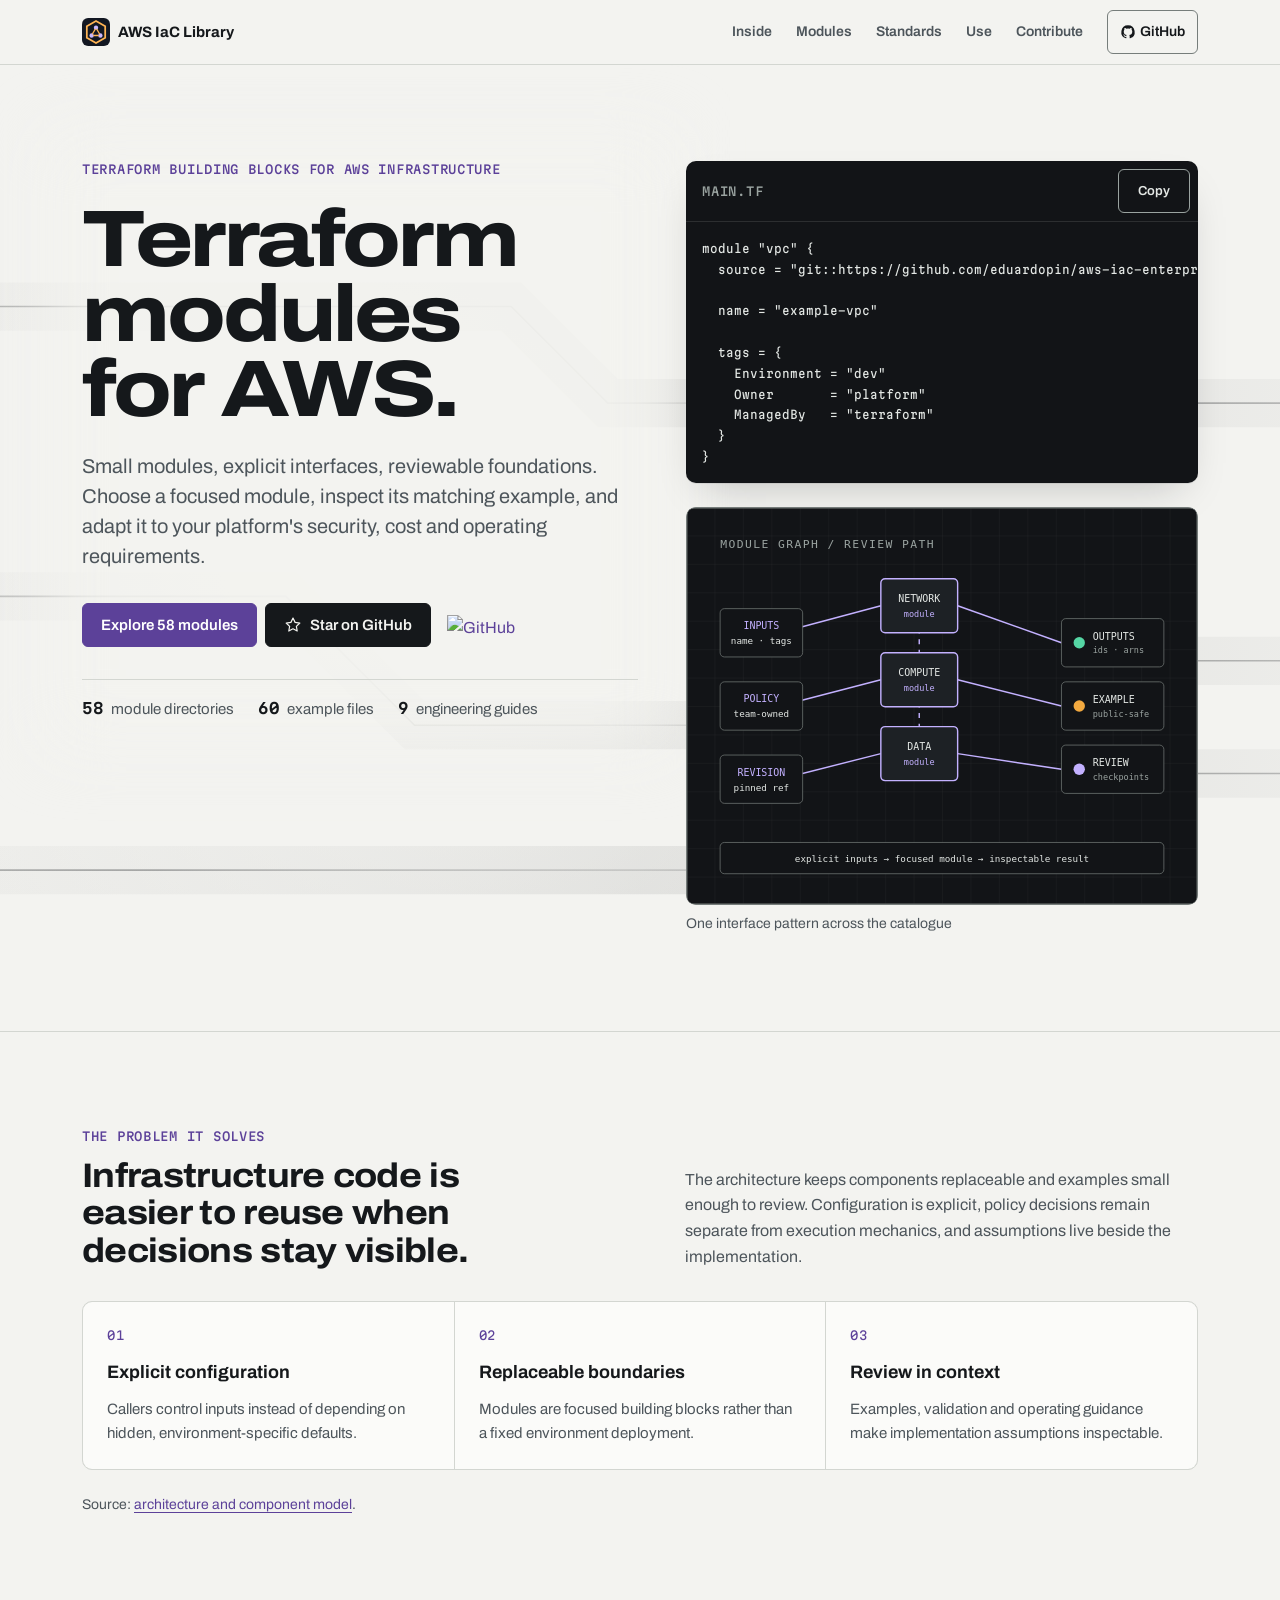
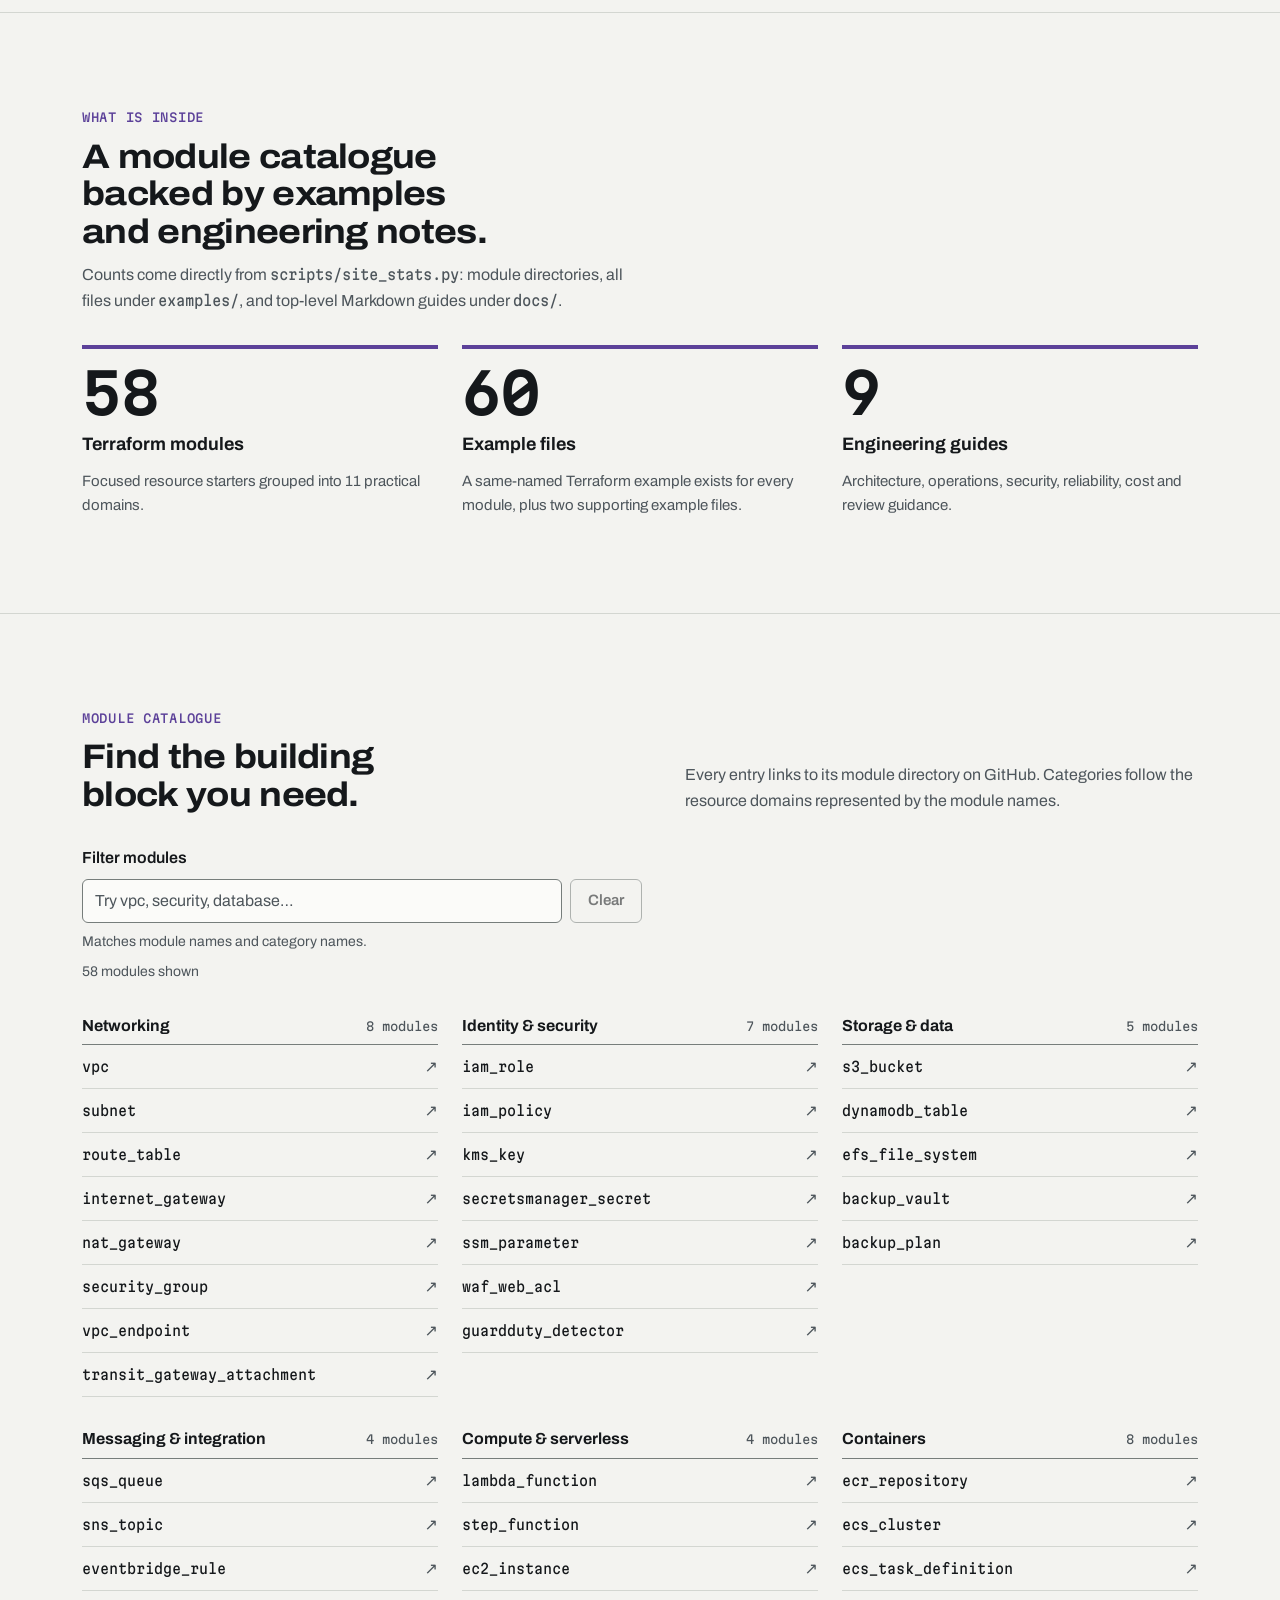
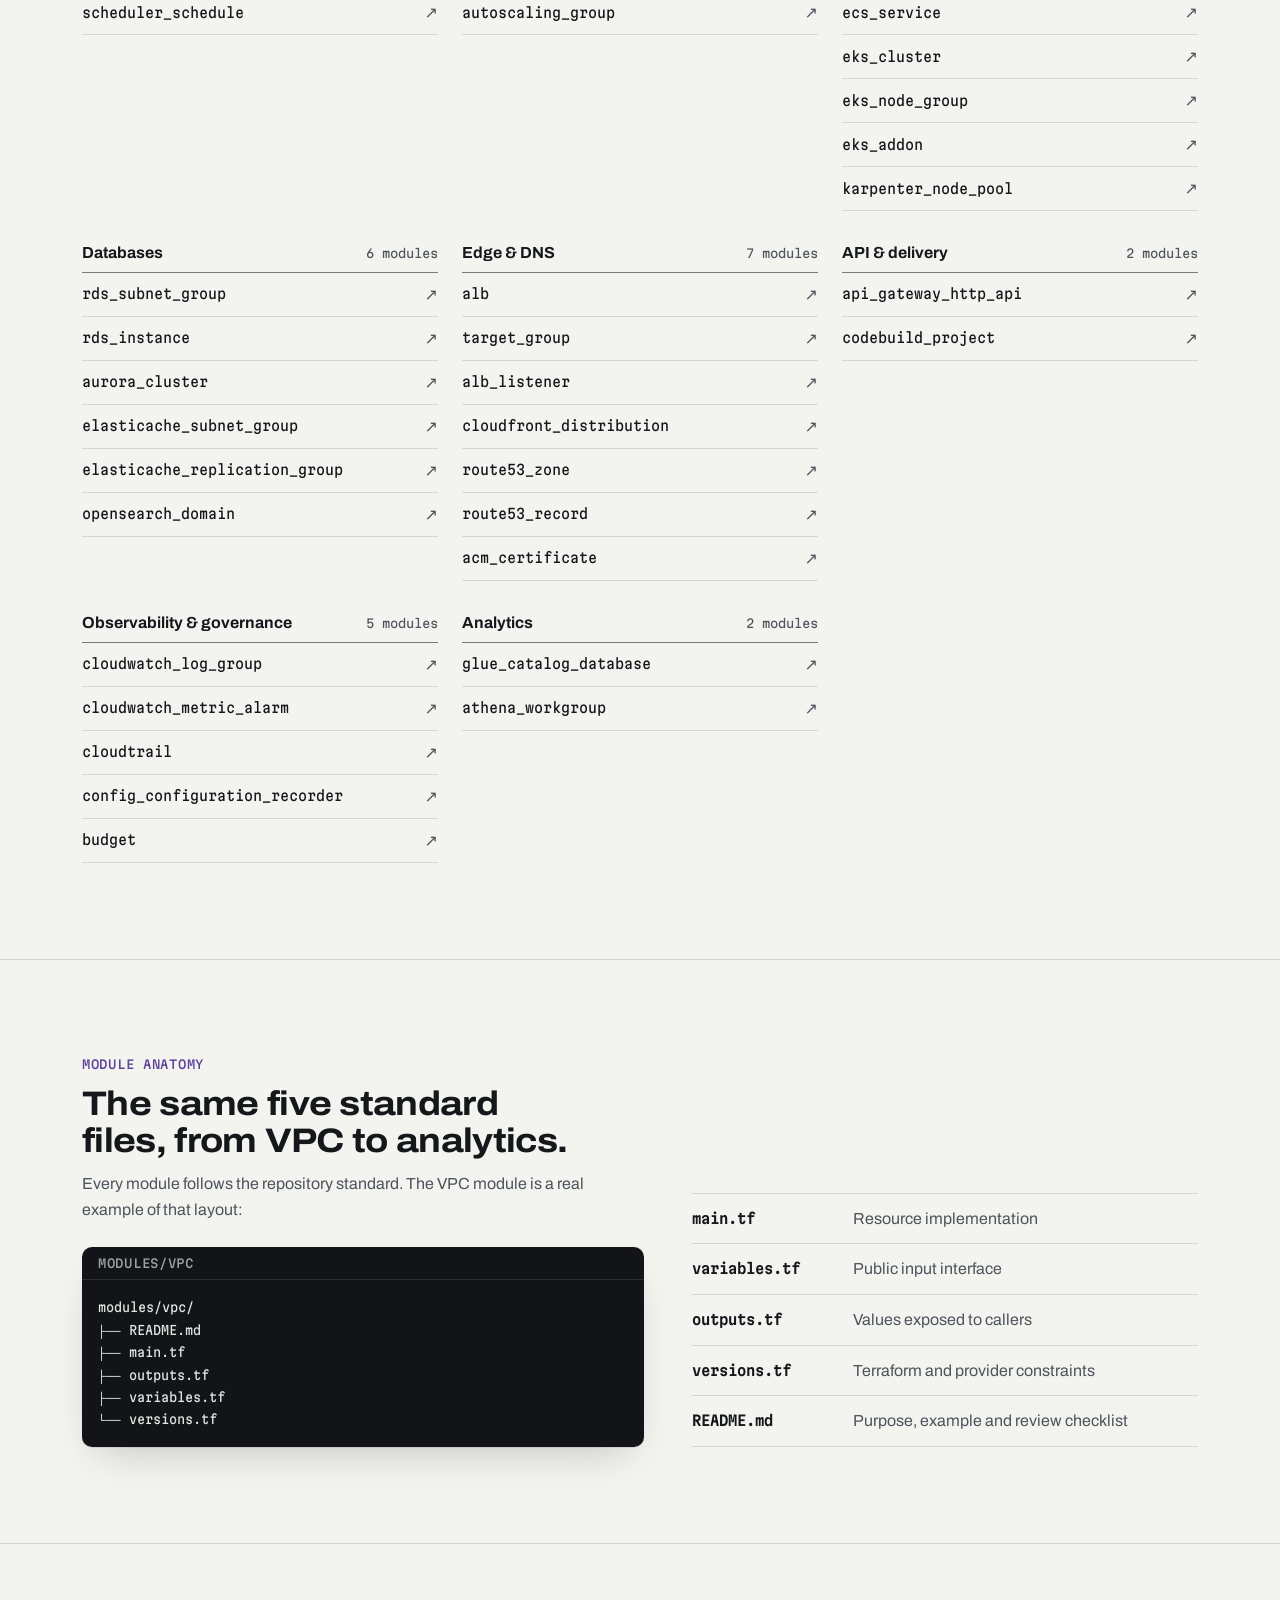
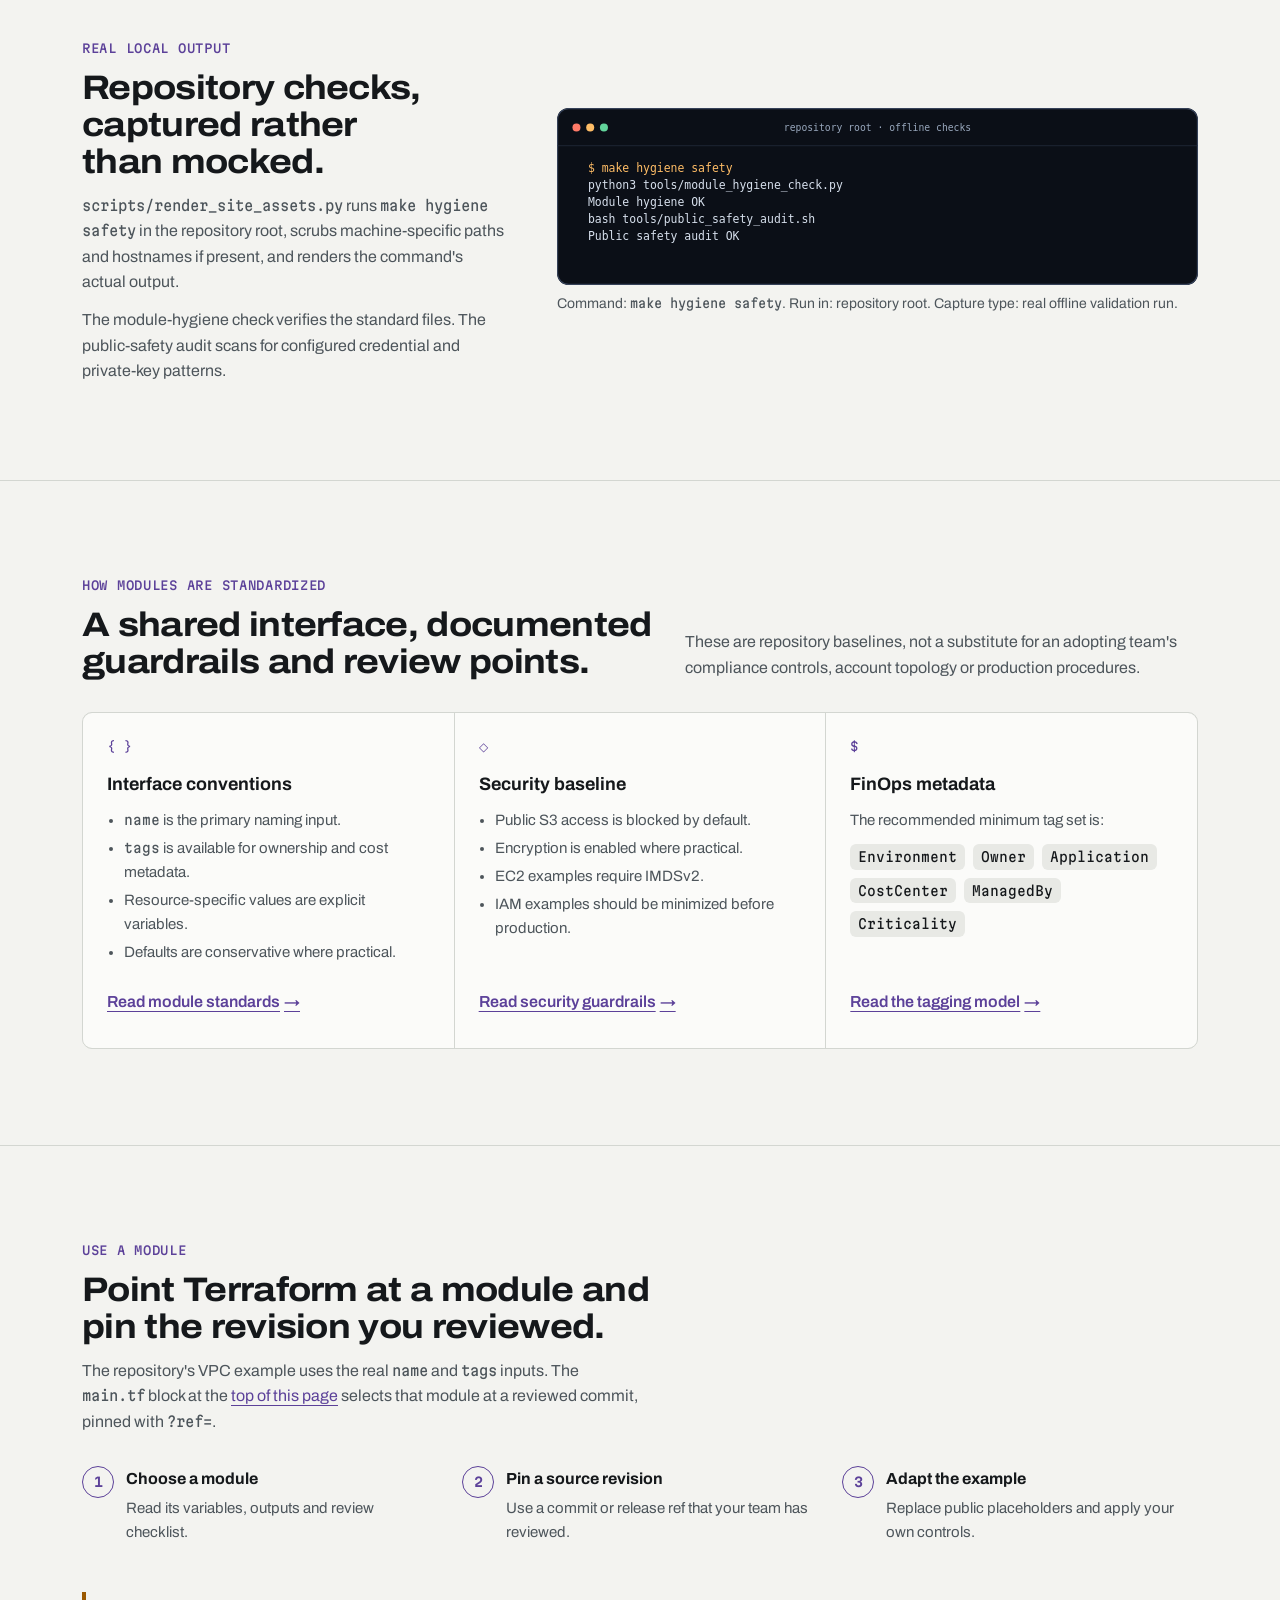
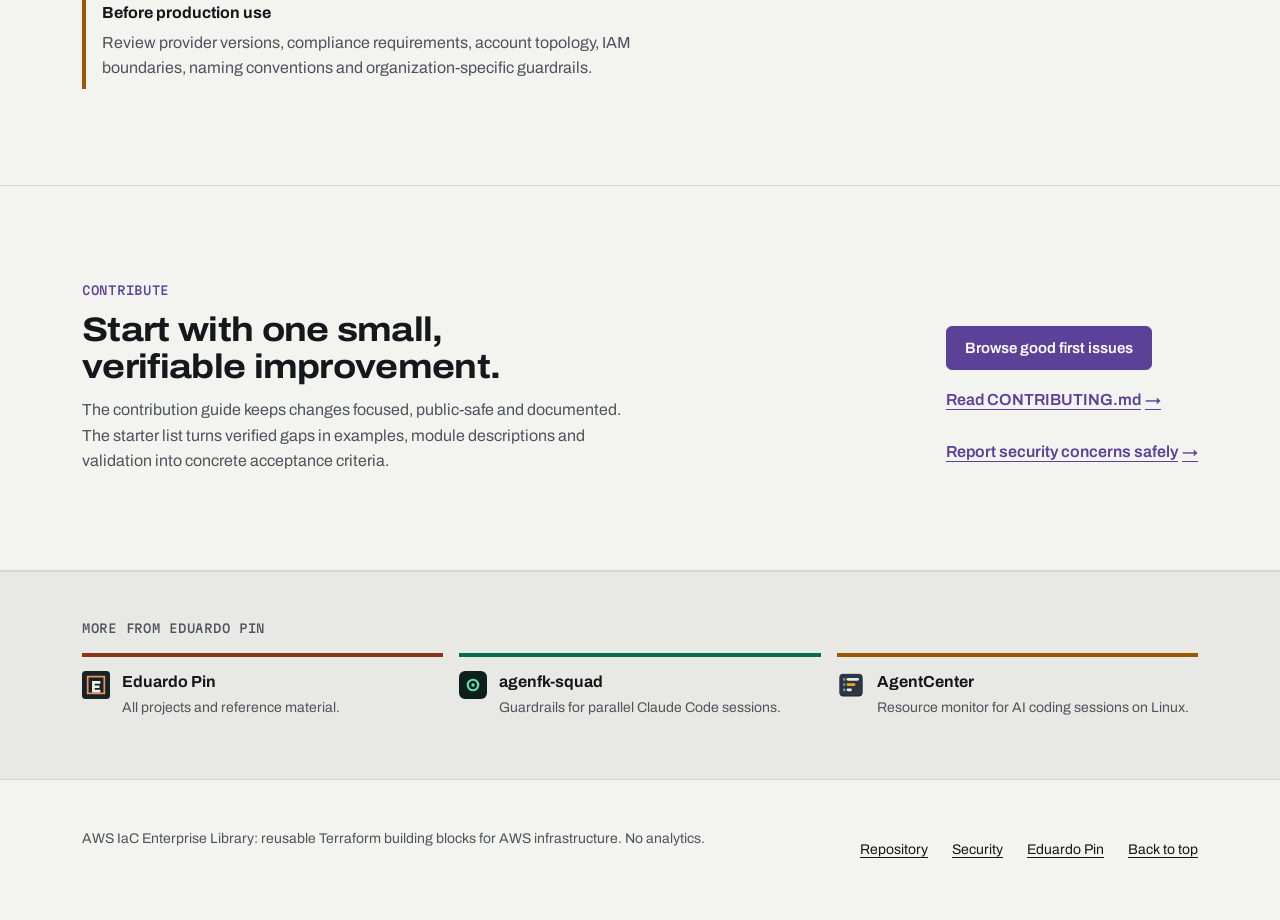
==== commit 634f24e6: "Fix a stray main end tag, keep module names whole, hold the copy button to 44px, and add the local p" ====
--- a/site/index.html
+++ b/site/index.html
@@ -428,7 +428,6 @@
         </div>
       </section>
     </main>
-  </main>
     <p class="po-visually-hidden" id="copy-status" role="status" aria-live="polite" aria-atomic="true"></p>
 
   <section class="po-cross" aria-labelledby="cross-title">
--- a/site/styles.css
+++ b/site/styles.css
@@ -68,7 +68,7 @@
 .filter-clear:hover:not(:disabled) { border-color: var(--ink); }
 .filter-clear:disabled { opacity: 0.55; cursor: not-allowed; }
 .iac-section .filter-help, .iac-section .filter-status { font-size: 14px; color: var(--ink-muted); margin-top: var(--space-2); }
-.module-groups { display: grid; grid-template-columns: repeat(auto-fill, minmax(min(100%, 260px), 1fr)); gap: var(--space-6) var(--space-5); }
+.module-groups { display: grid; grid-template-columns: repeat(auto-fill, minmax(min(100%, 300px), 1fr)); gap: var(--space-6) var(--space-5); }
 .module-group[hidden] { display: none; }
 .module-group-heading { display: flex; justify-content: space-between; align-items: baseline; gap: var(--space-3); padding-bottom: var(--space-2); border-bottom: 1px solid var(--line-strong); }
 .module-group-heading h3 { font-size: 16px; }
@@ -79,7 +79,7 @@
 .module-list a span { color: var(--ink-muted); }
 .module-list a:hover code { text-decoration: underline; text-underline-offset: 0.22em; }
 .module-list a:hover span { color: var(--accent); }
-.module-list code { font-size: 14px; }
+.module-list code { font-size: 14px; overflow-wrap: normal; }
 .empty-state { color: var(--ink-muted); }
 
 /* Anatomy */
@@ -116,9 +116,9 @@
 .steps strong { display: block; }
 .iac-section .steps p { color: var(--ink-muted); margin-top: var(--space-1); font-size: 15px; }
 .review-callout { margin-top: var(--space-7); }
-.review-callout > * { display: block; }
-.review-callout { border-left: 4px solid var(--amber); padding-block: var(--space-2); }
-.review-callout p { color: var(--ink-muted); max-width: 70ch; margin-top: var(--space-1); }
+.review-callout > * { display: block; border-left: 4px solid var(--amber); padding-left: var(--space-4); }
+.review-callout > strong { padding-top: var(--space-2); padding-bottom: var(--space-1); }
+.review-callout p { color: var(--ink-muted); max-width: 70ch; margin-top: 0; padding-bottom: var(--space-2); }
 
 /* Contribute */
 .contribute-panel { display: grid; grid-template-columns: minmax(0, 1fr) auto; gap: var(--space-7); align-items: end; }
@@ -145,4 +145,8 @@
 @media (max-width: 719px) {
   .iac-section, .iac-404 { padding-block: var(--space-8); }
   .file-list div { grid-template-columns: minmax(0, 1fr); gap: var(--space-1); }
+  .module-list code { font-size: 13px; }
 }
+
+/* Copy button: the DS sizes it at 36px; this page holds every control to a 44px target. */
+.po-install .po-copy { min-height: 44px; }
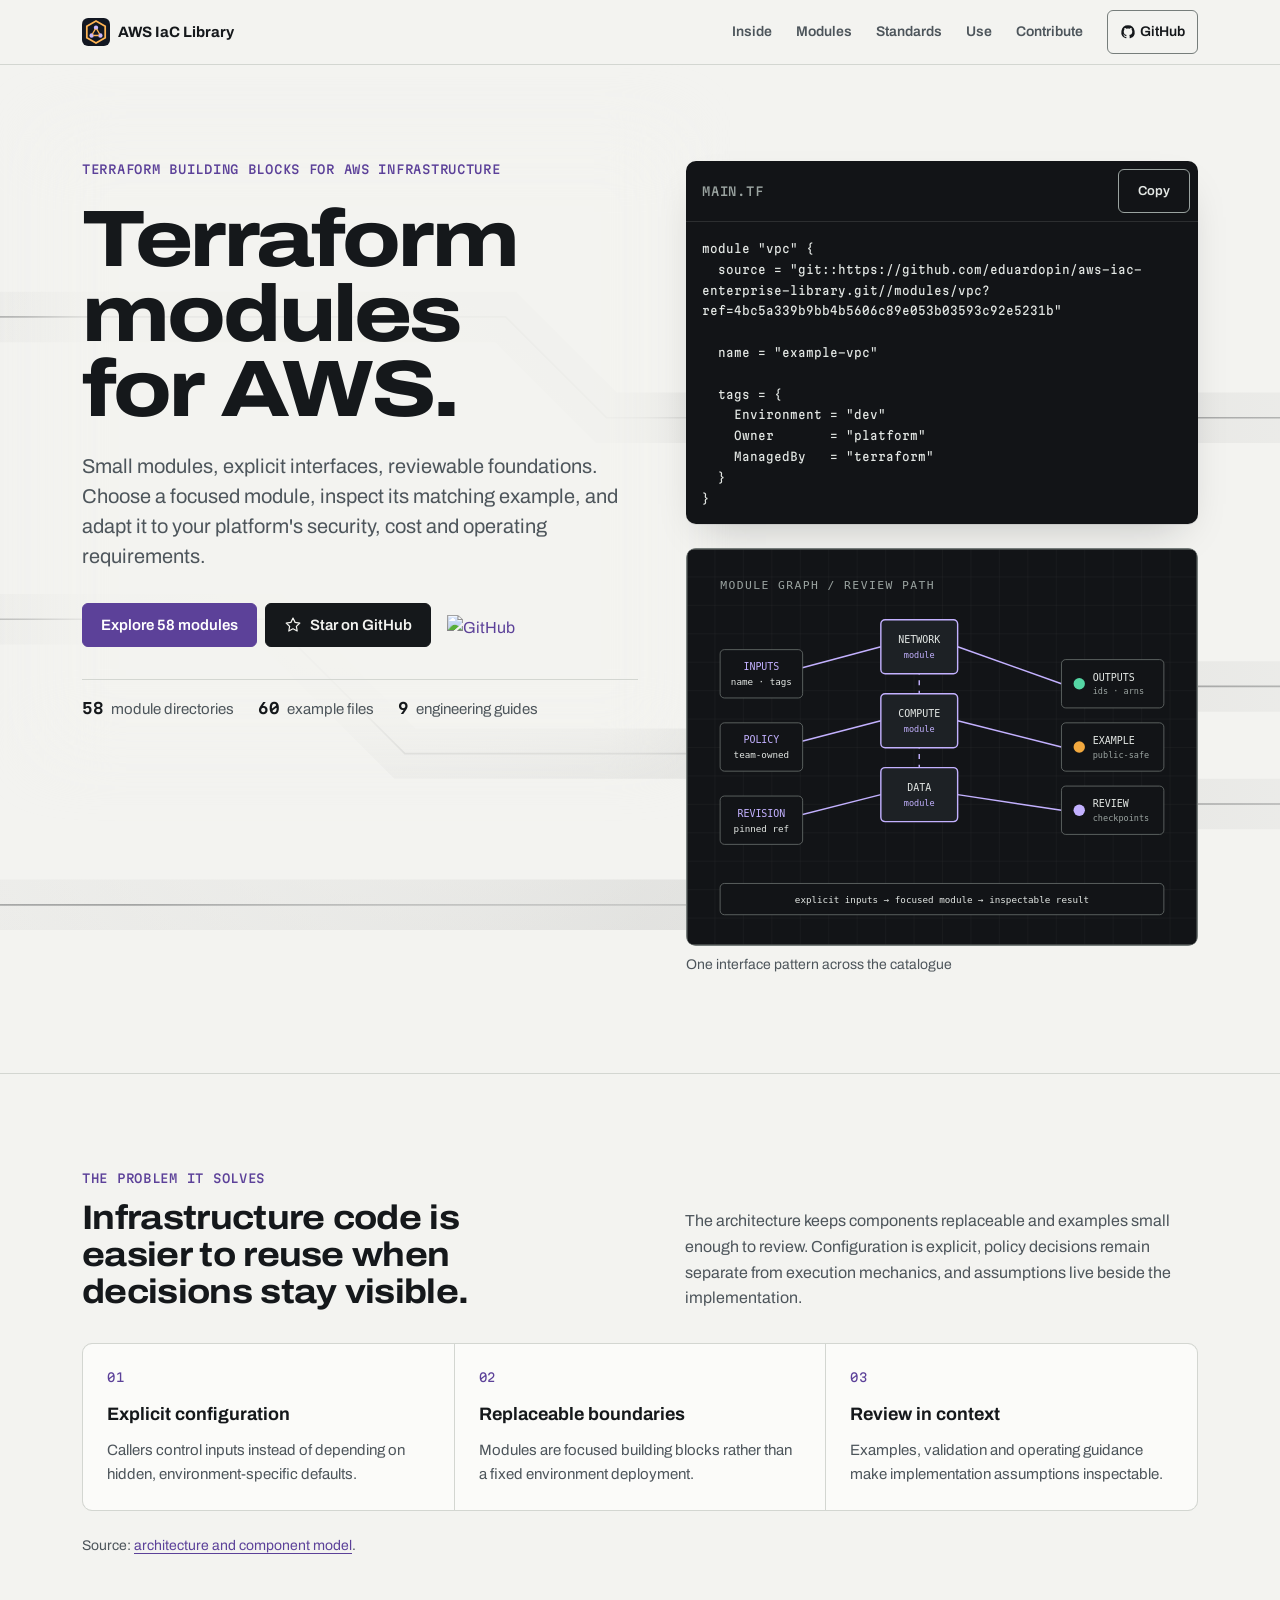
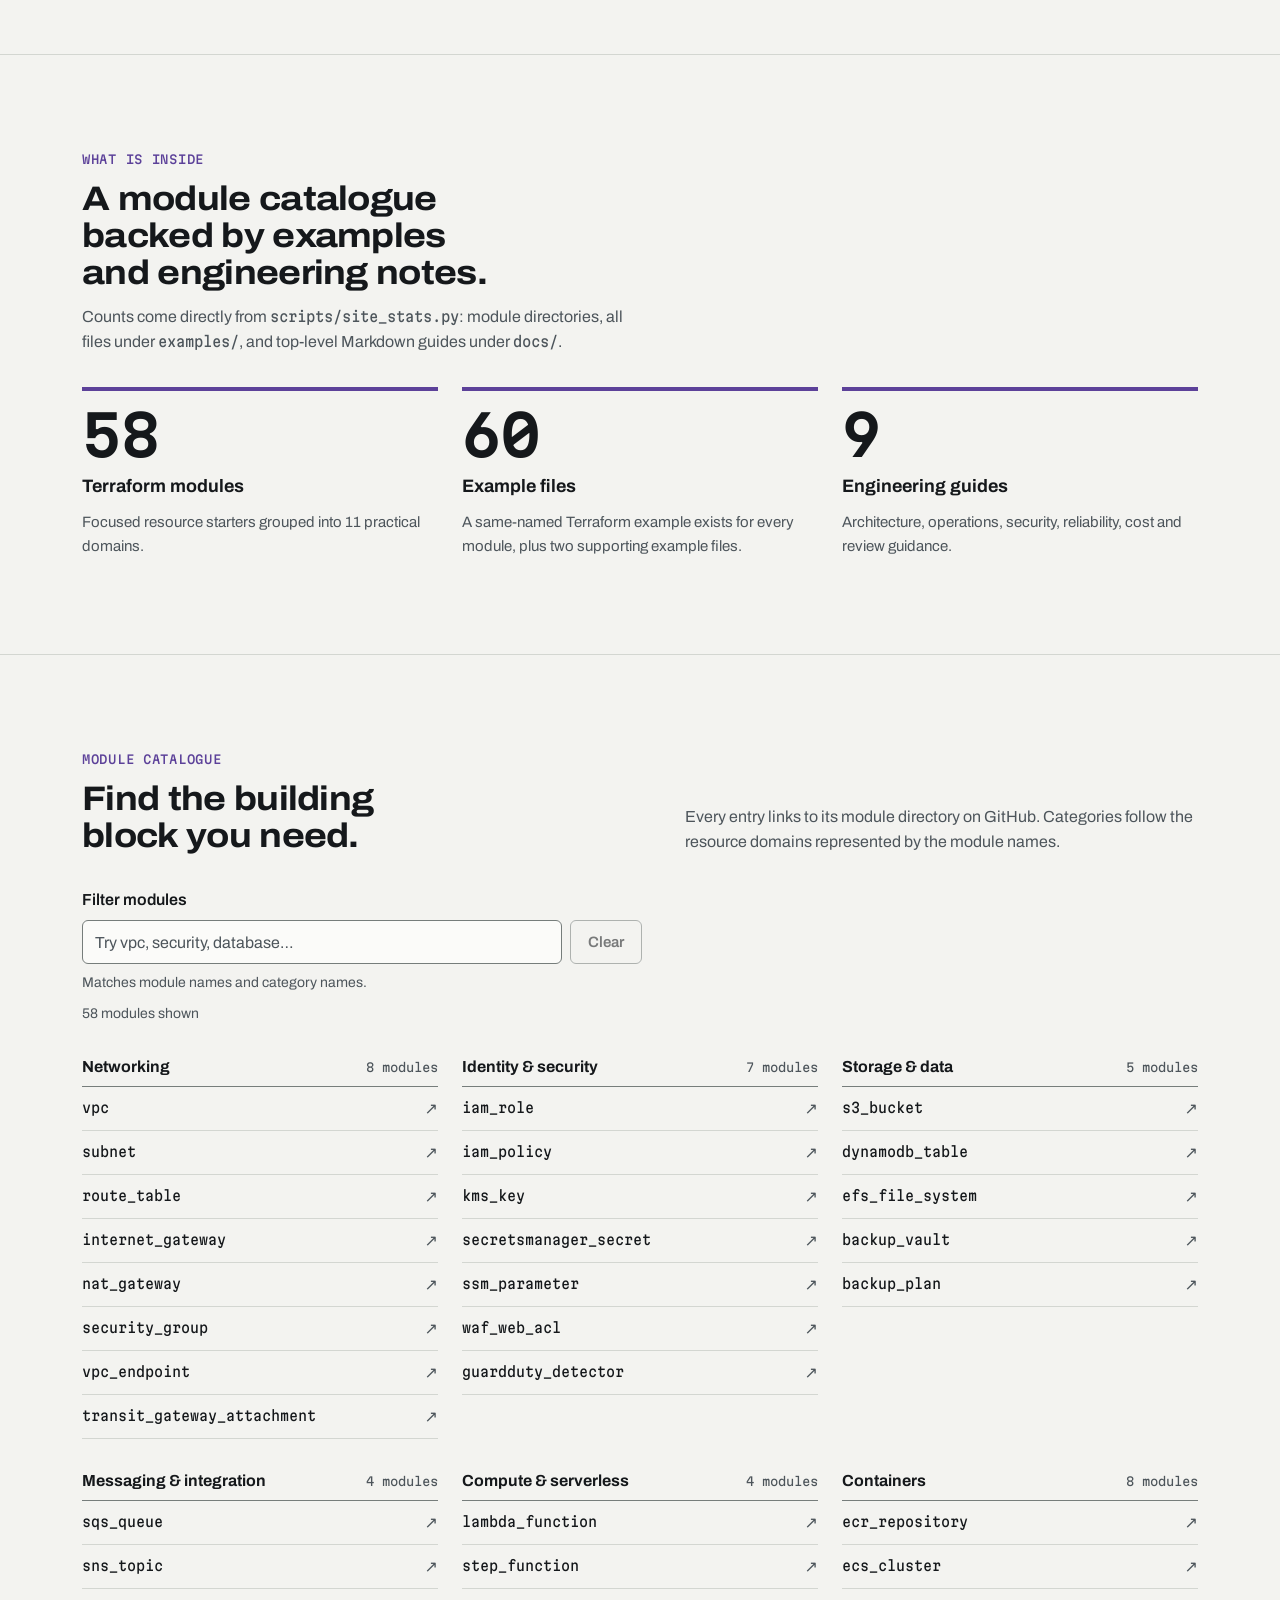
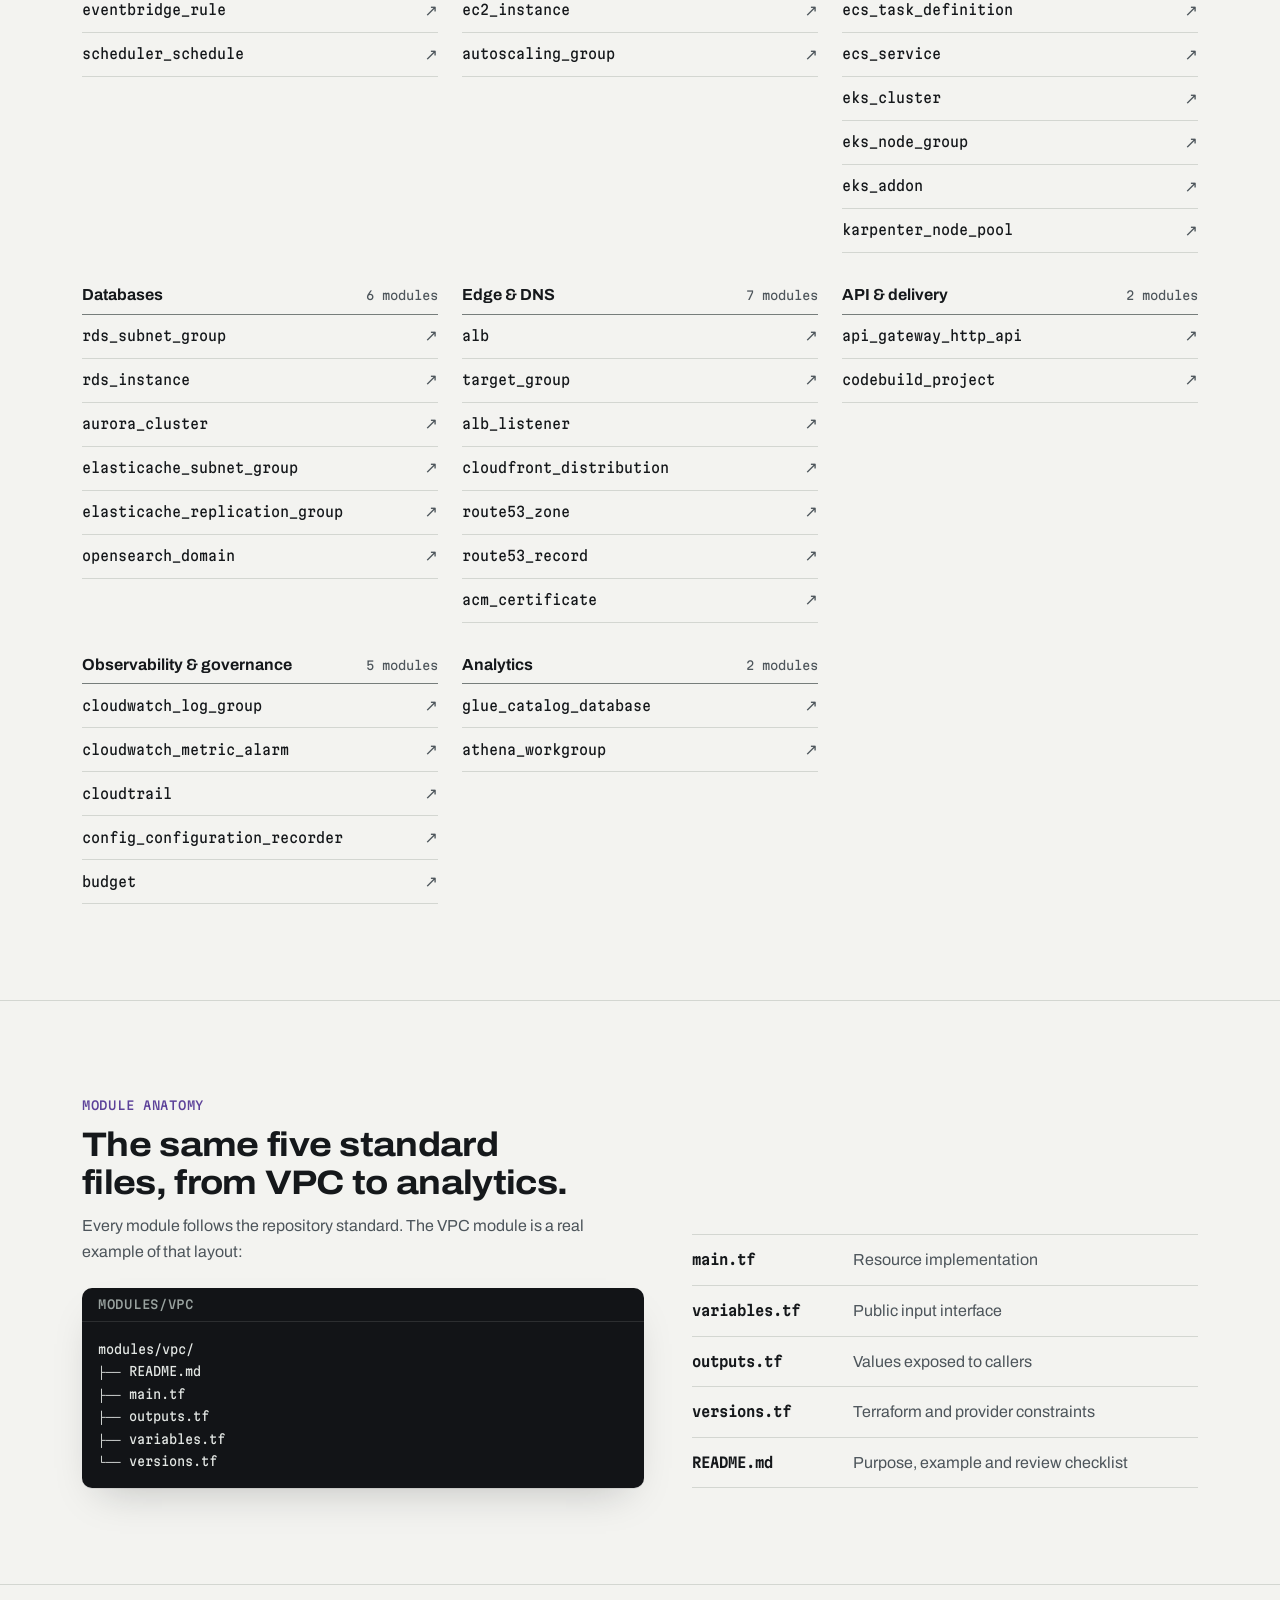
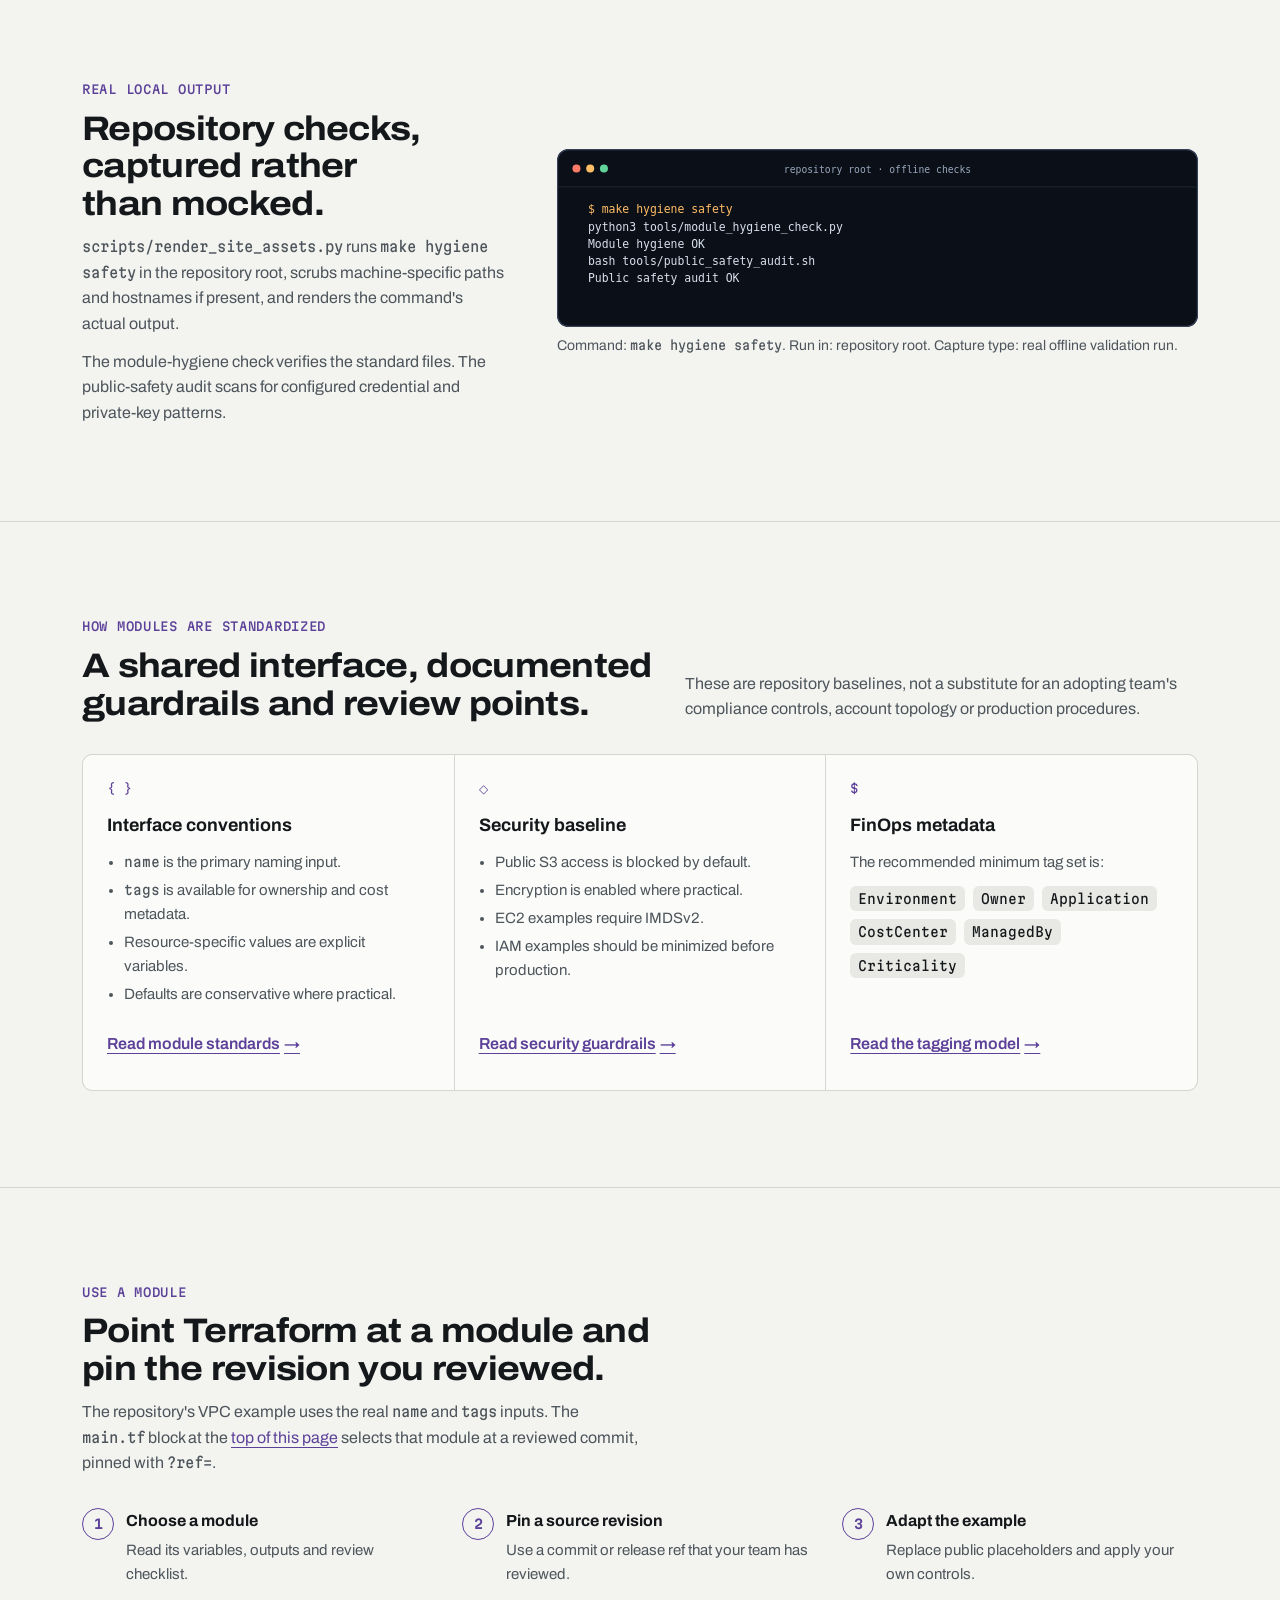
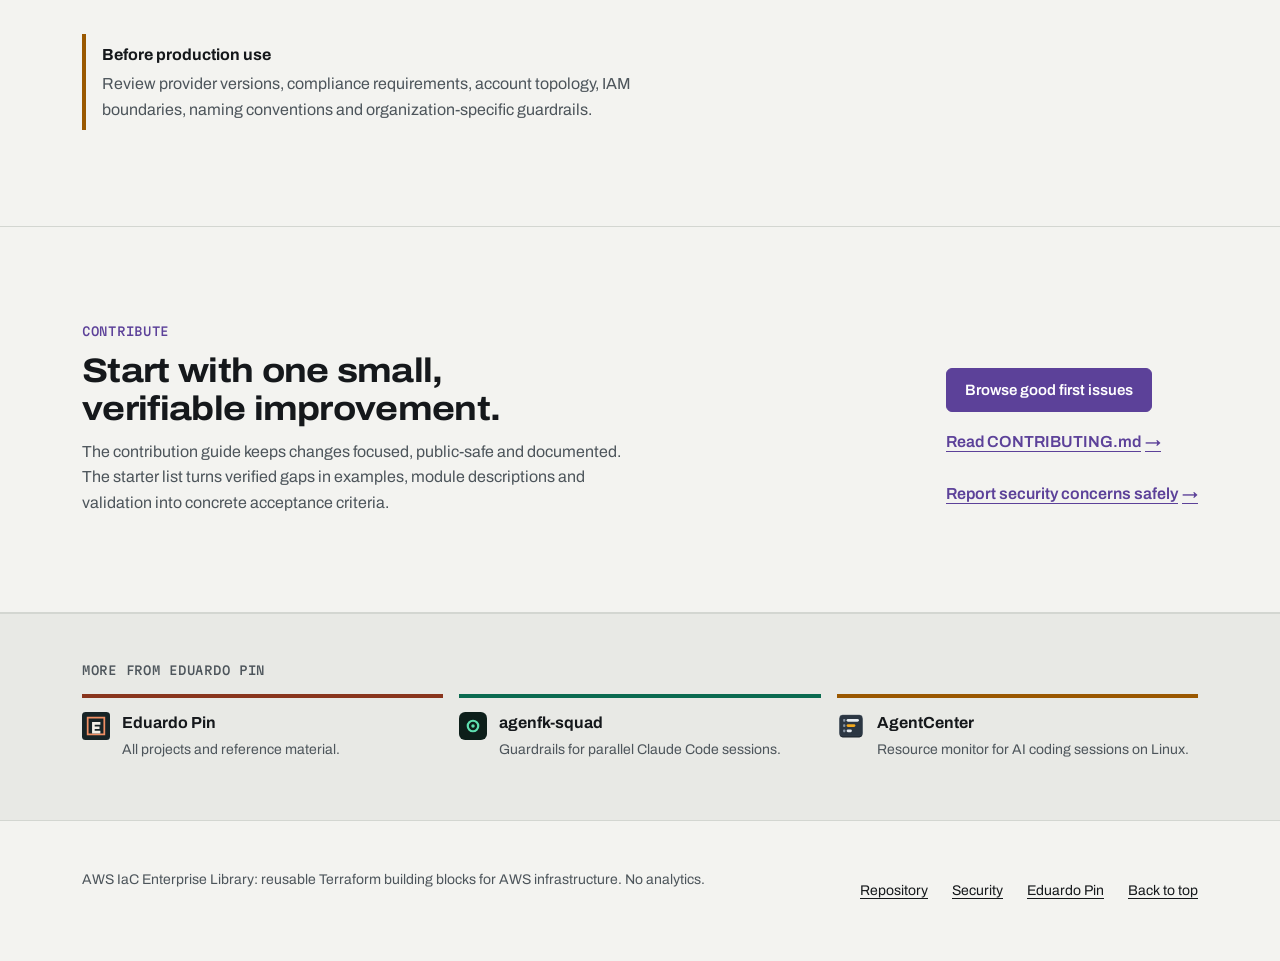
==== commit 6ef2ae8e: "Wrap the hero main.tf block so the pinned ref is visible at every width; name the copied thing a mod" ====
--- a/site/index.html
+++ b/site/index.html
@@ -18,12 +18,12 @@
   <meta property="og:image" content="https://eduardopin.github.io/aws-iac-enterprise-library/og.png">
   <meta property="og:image:width" content="1200">
   <meta property="og:image:height" content="630">
-  <meta property="og:image:alt" content="Terraform modules for AWS. — AWS IaC Enterprise Library">
+  <meta property="og:image:alt" content="Terraform modules for AWS — AWS IaC Enterprise Library">
   <meta name="twitter:card" content="summary_large_image">
   <meta name="twitter:title" content="Terraform modules for AWS — AWS IaC Enterprise Library">
   <meta name="twitter:description" content="58 small, reusable Terraform modules for AWS with matching examples and engineering guides: VPC, IAM, storage, messaging, containers and more.">
   <meta name="twitter:image" content="https://eduardopin.github.io/aws-iac-enterprise-library/og.png">
-  <meta name="twitter:image:alt" content="Terraform modules for AWS. — AWS IaC Enterprise Library">
+  <meta name="twitter:image:alt" content="Terraform modules for AWS — AWS IaC Enterprise Library">
   <link rel="preconnect" href="https://fonts.googleapis.com">
   <link rel="preconnect" href="https://fonts.gstatic.com" crossorigin>
   <link rel="stylesheet" href="https://fonts.googleapis.com/css2?family=Archivo:wdth,wght@62..125,100..900&amp;family=Martian+Mono:wdth,wght@75..112.5,100..800&amp;display=swap">
--- a/site/styles.css
+++ b/site/styles.css
@@ -17,7 +17,7 @@
 .iac-hero h1 { font-size: clamp(44px, 6.6vw, 80px); }
 .iac-hero__grid { grid-template-columns: minmax(0, 1fr) minmax(0, 0.92fr); align-items: start; }
 .iac-hero__side { display: grid; gap: var(--space-5); min-width: 0; }
-.iac-hero .po-install pre { font-size: 13px; }
+.iac-hero .po-install pre { font-size: 13px; white-space: pre-wrap; overflow-wrap: anywhere; } /* the pinned ?ref= stays visible; Copy still copies the unwrapped text */
 .iac-stars { display: inline-flex; align-items: center; min-height: 44px; padding-inline: var(--space-2); }
 .iac-stars img { display: block; width: auto; height: 20px; }
 .iac-facts { list-style: none; margin: var(--space-6) 0 0; padding: var(--space-4) 0 0; border-top: 1px solid var(--line); display: flex; flex-wrap: wrap; gap: var(--space-2) var(--space-5); color: var(--ink-muted); font-size: 15px; }
